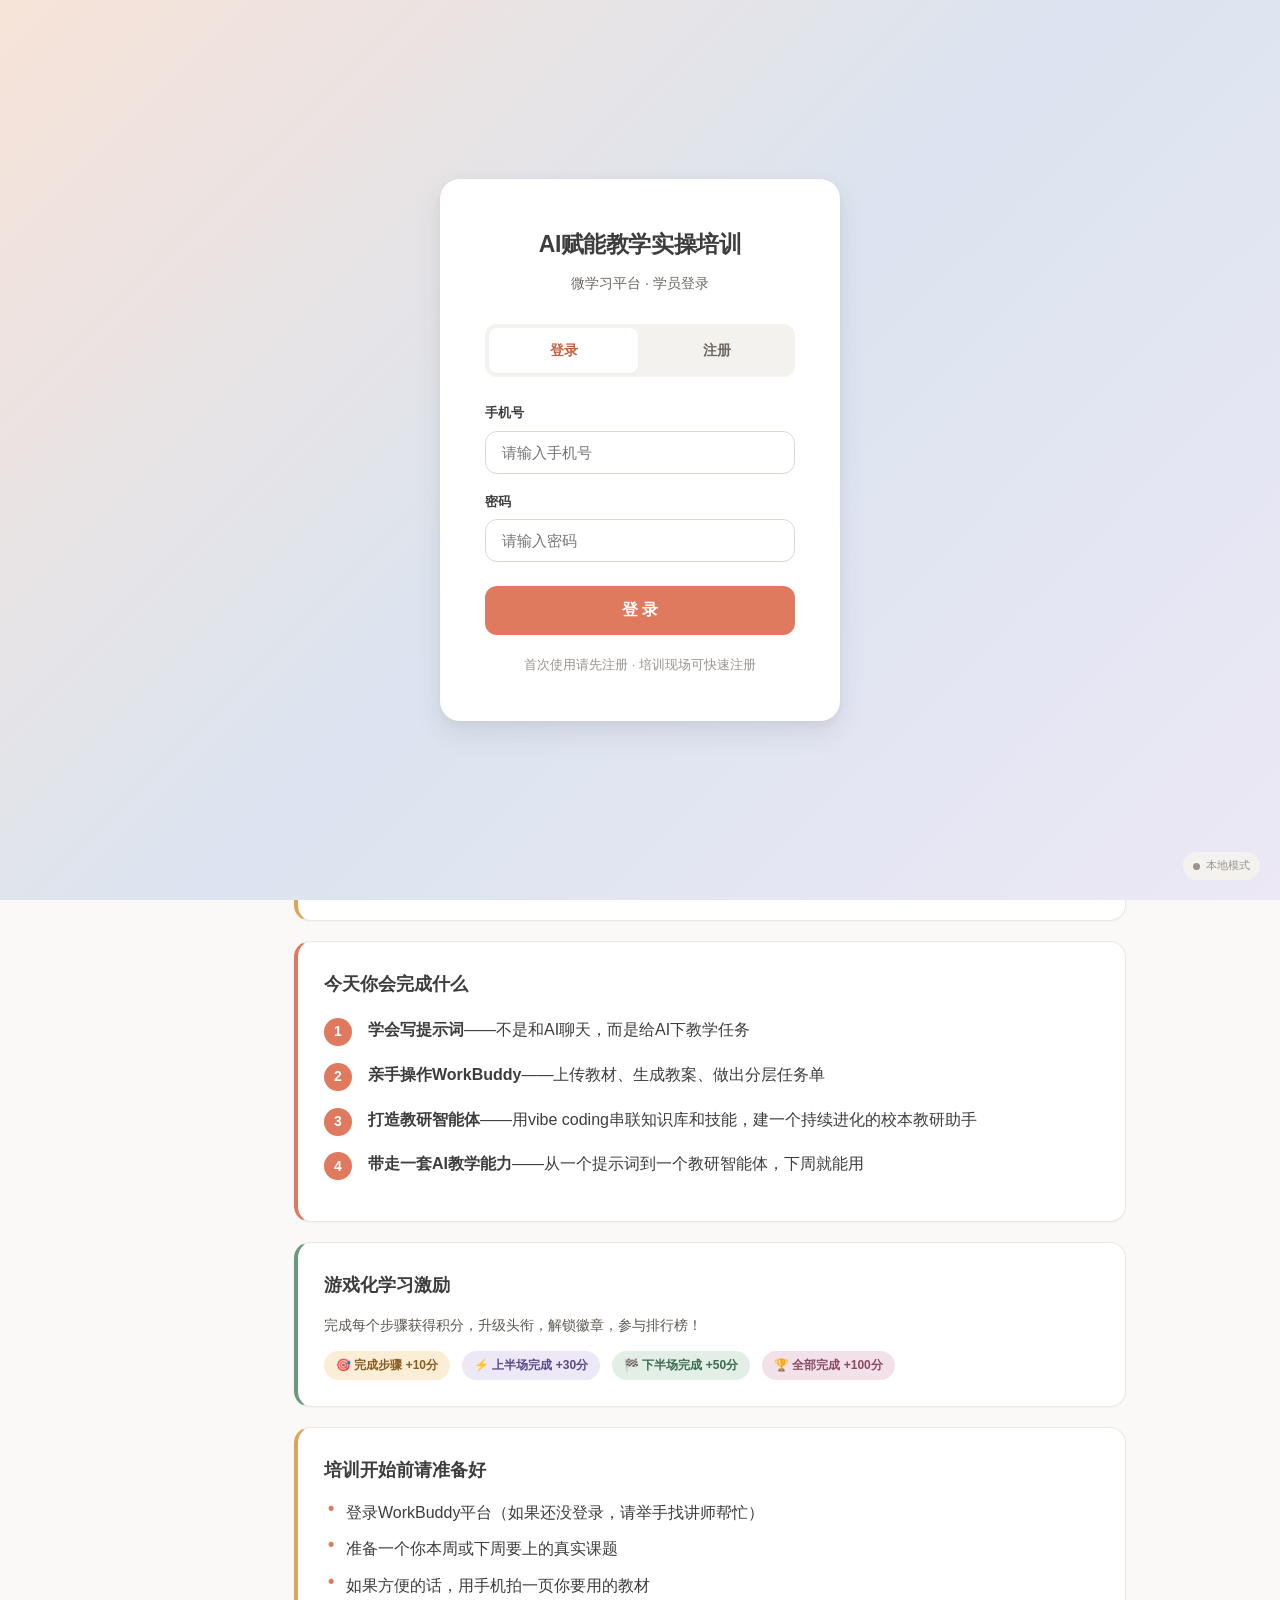
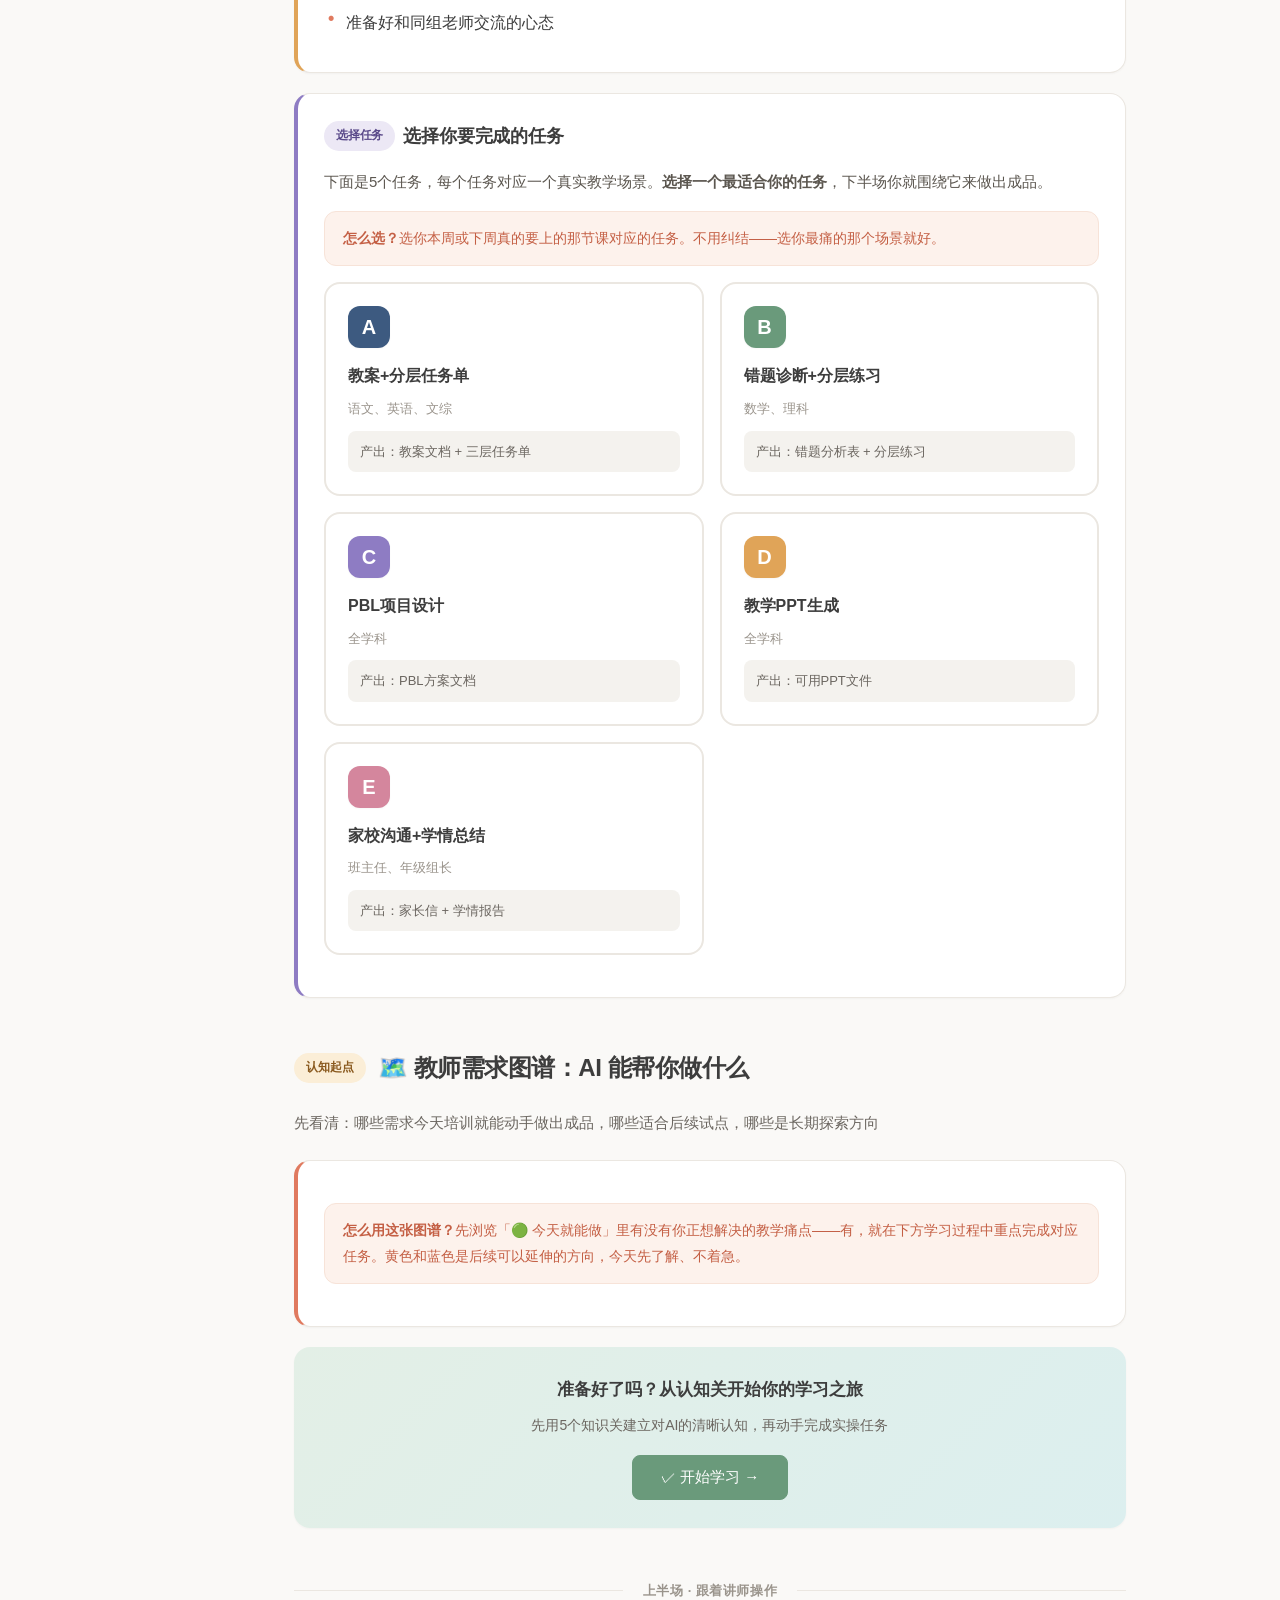
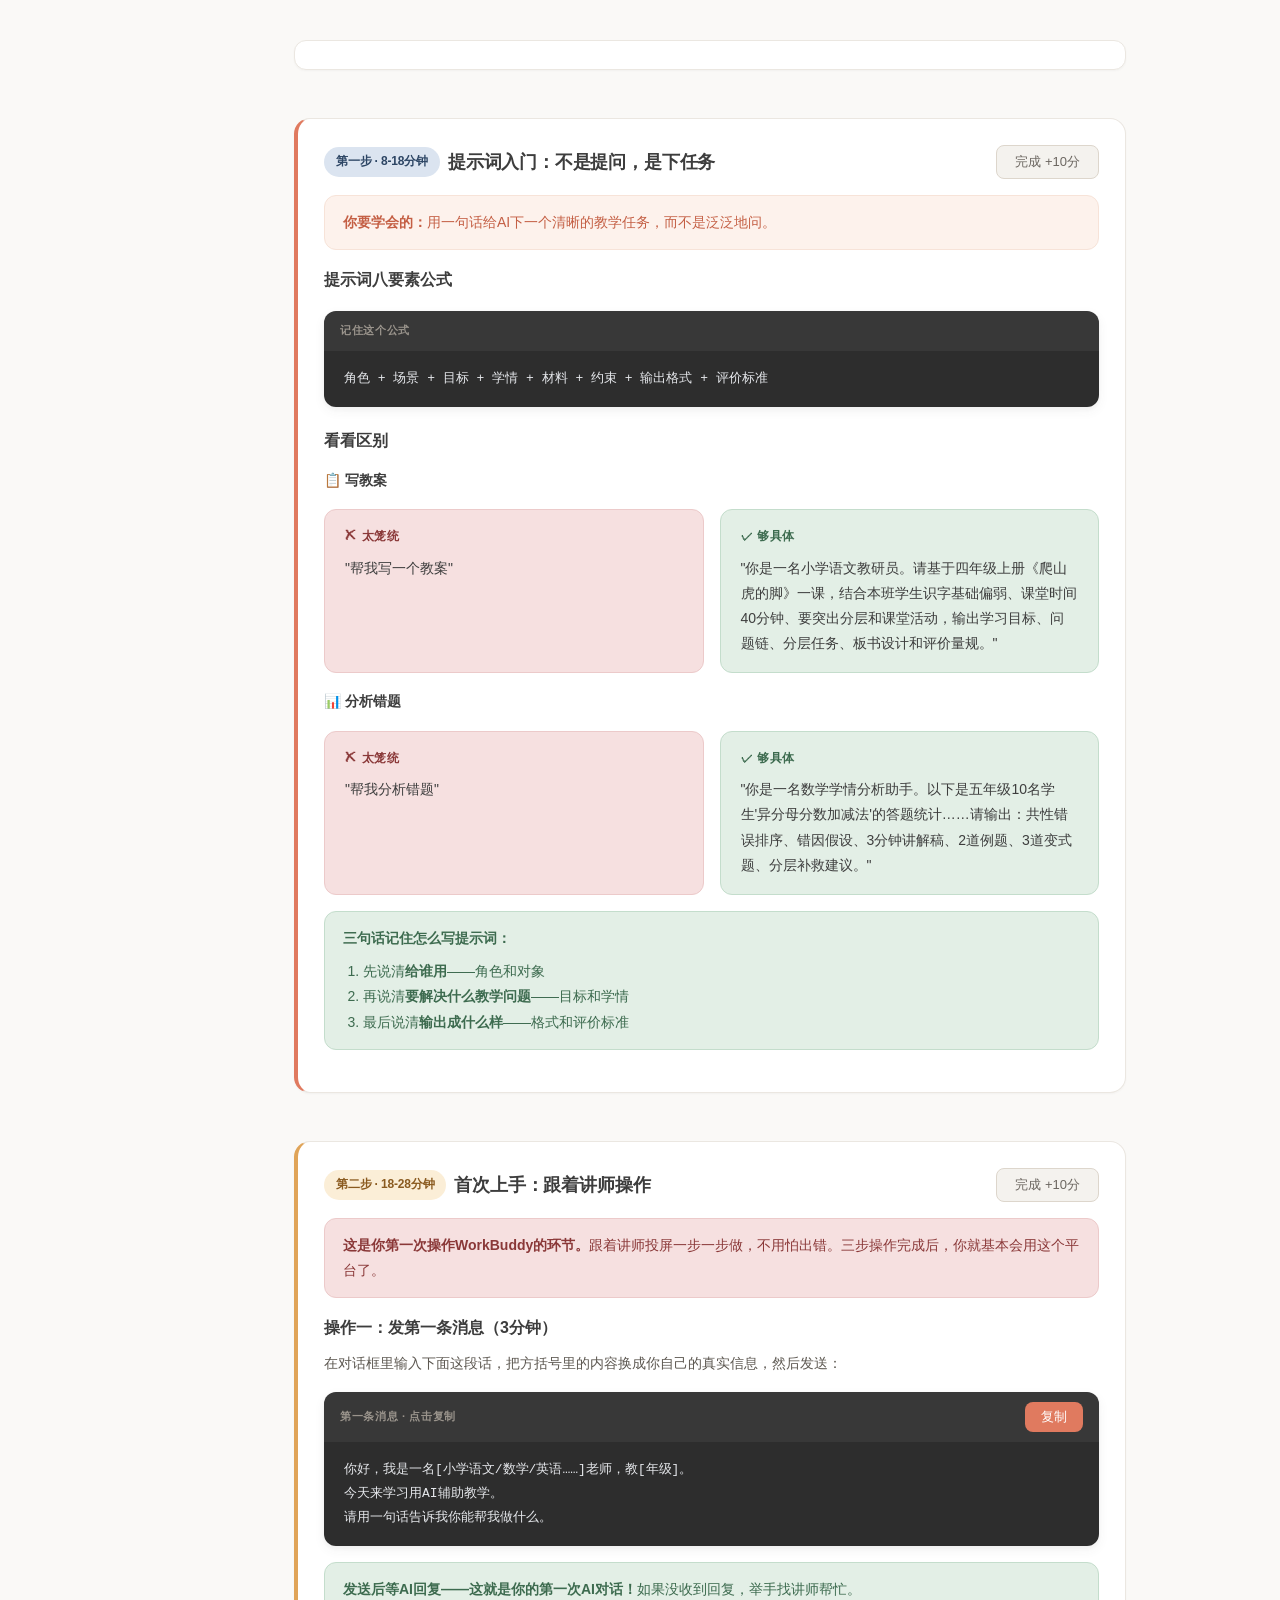
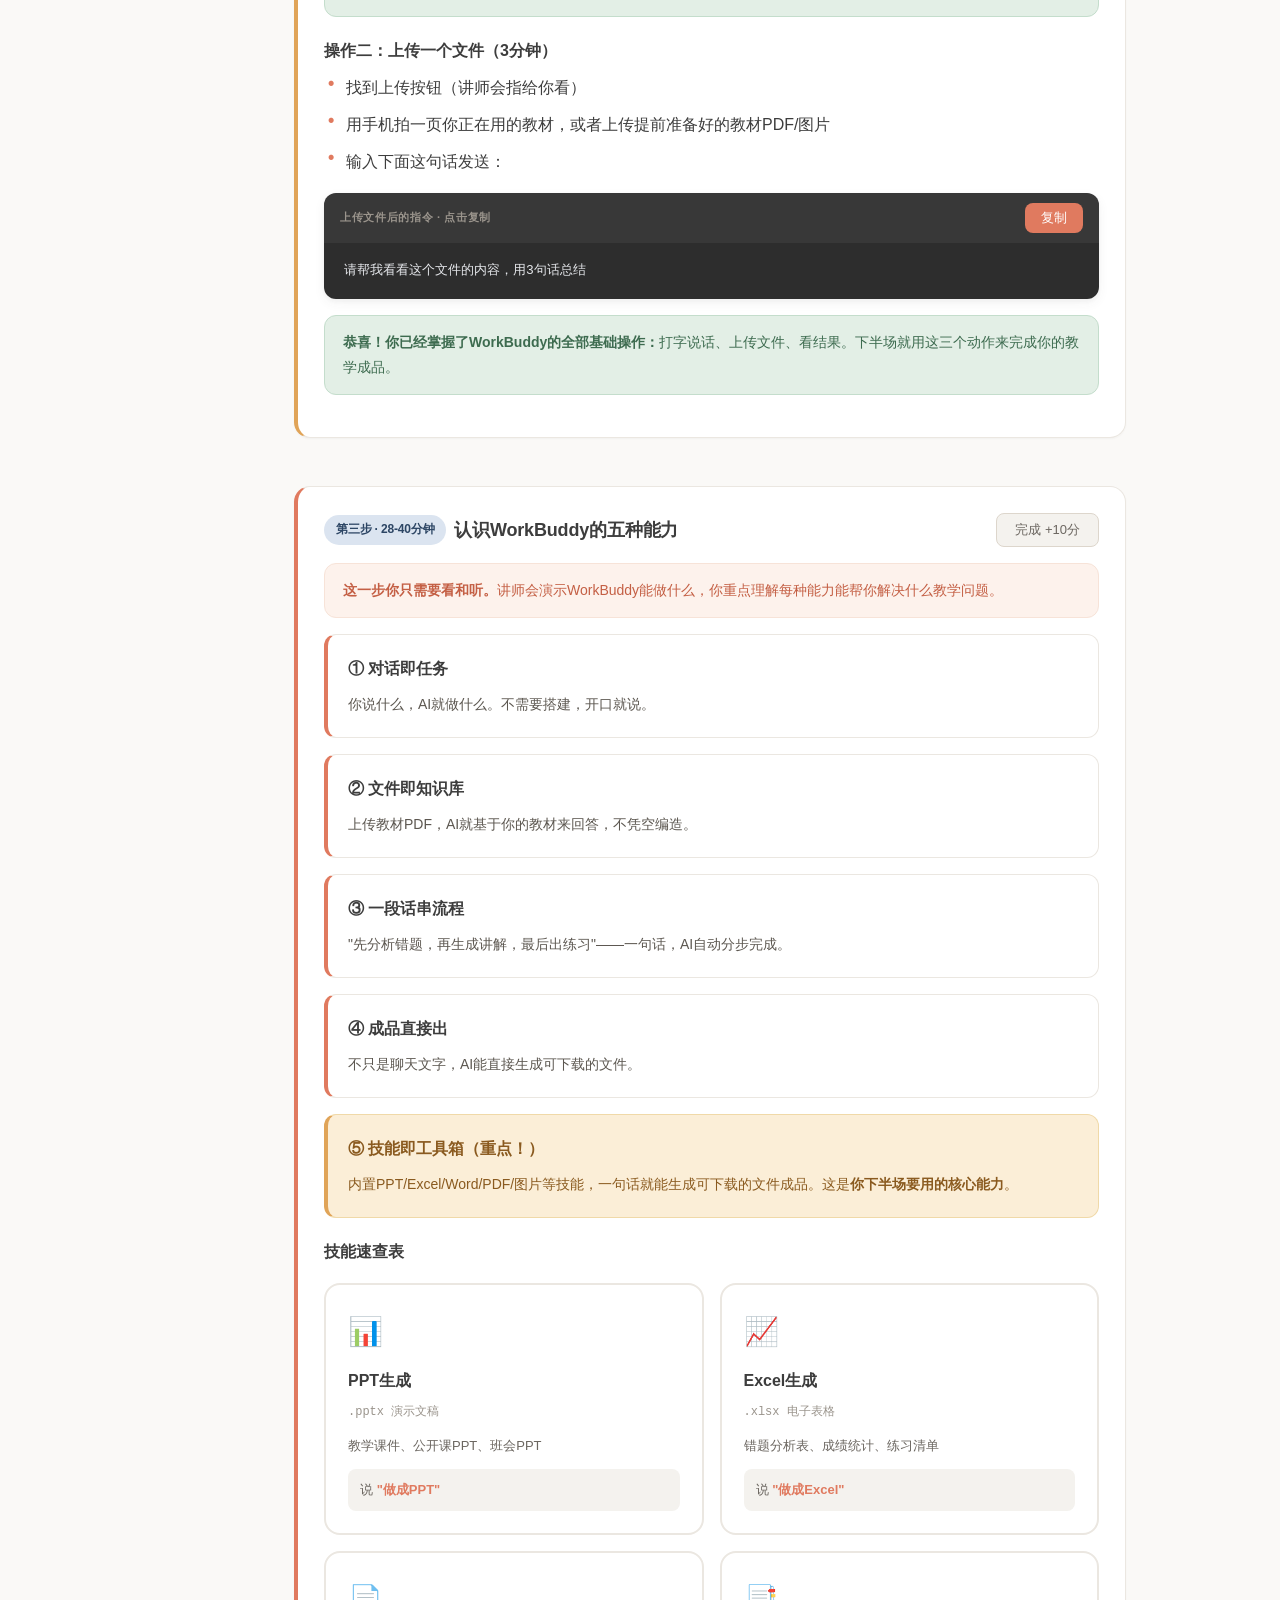
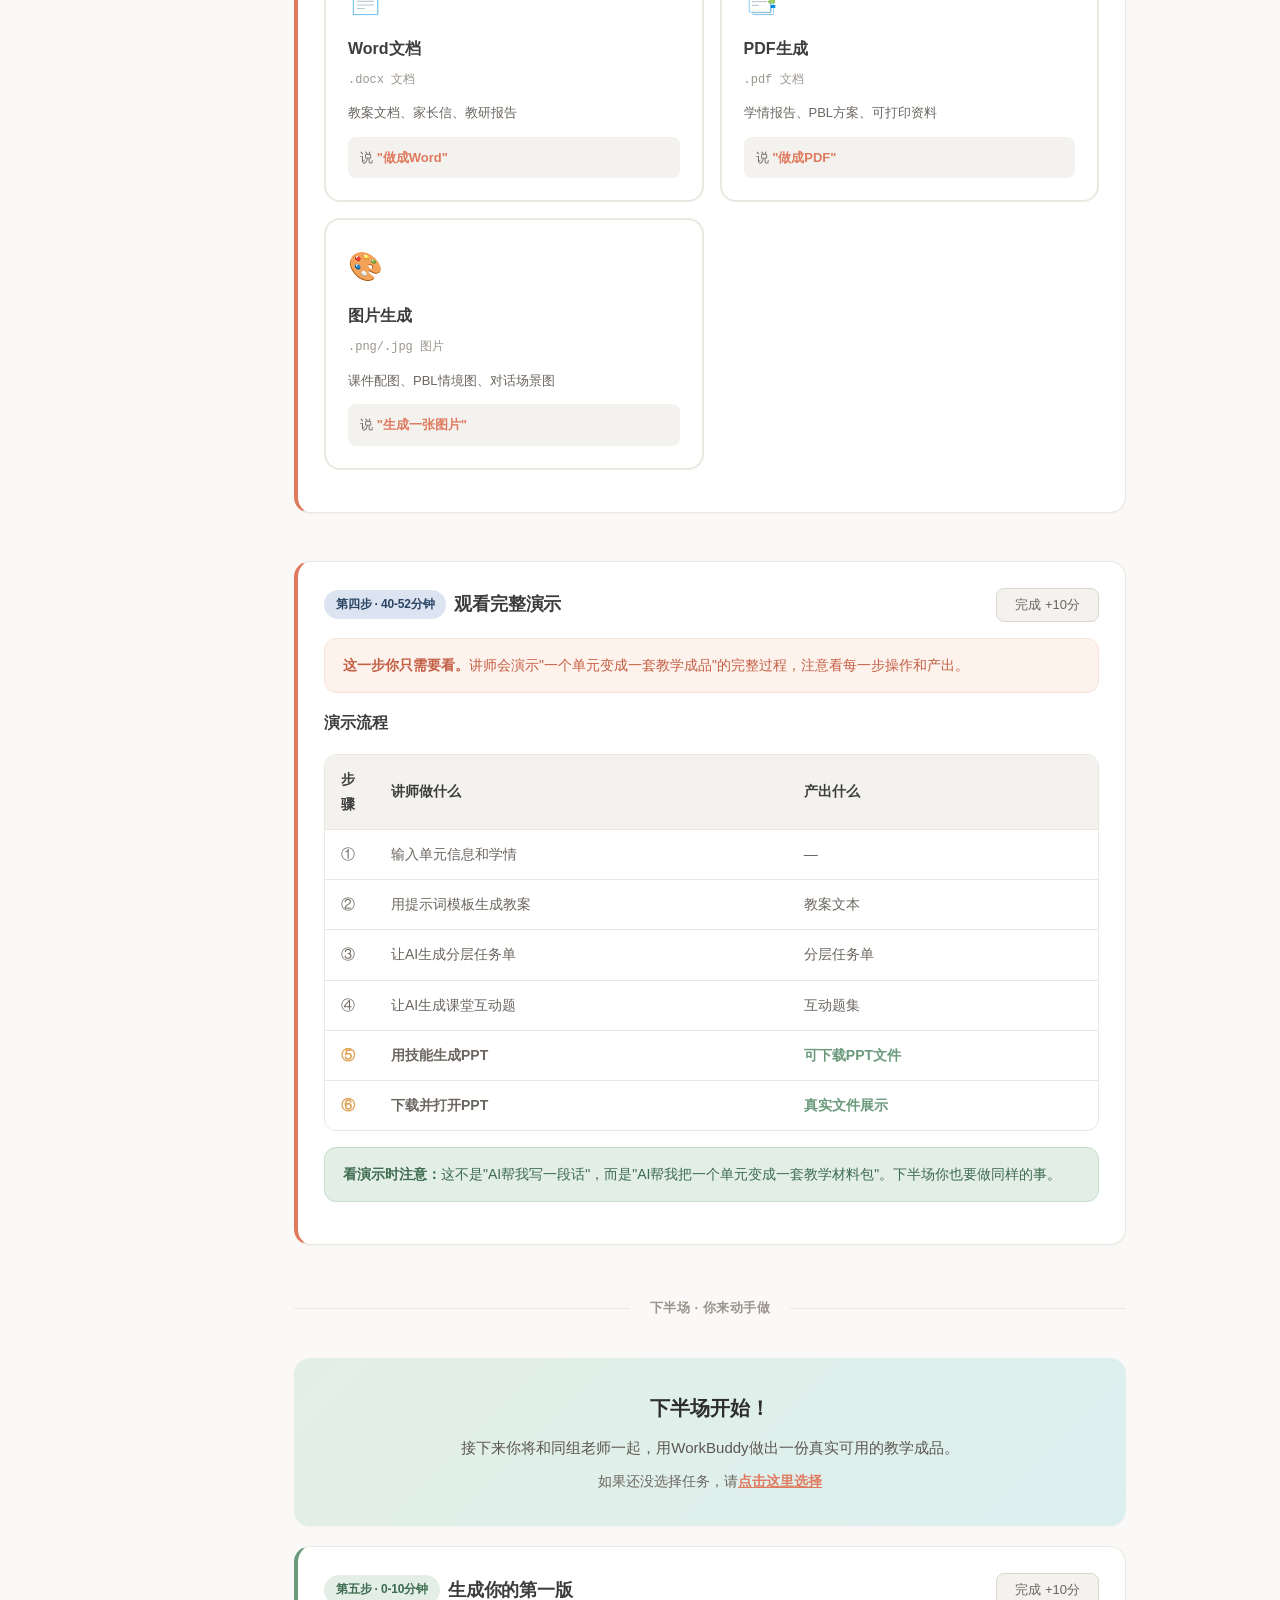
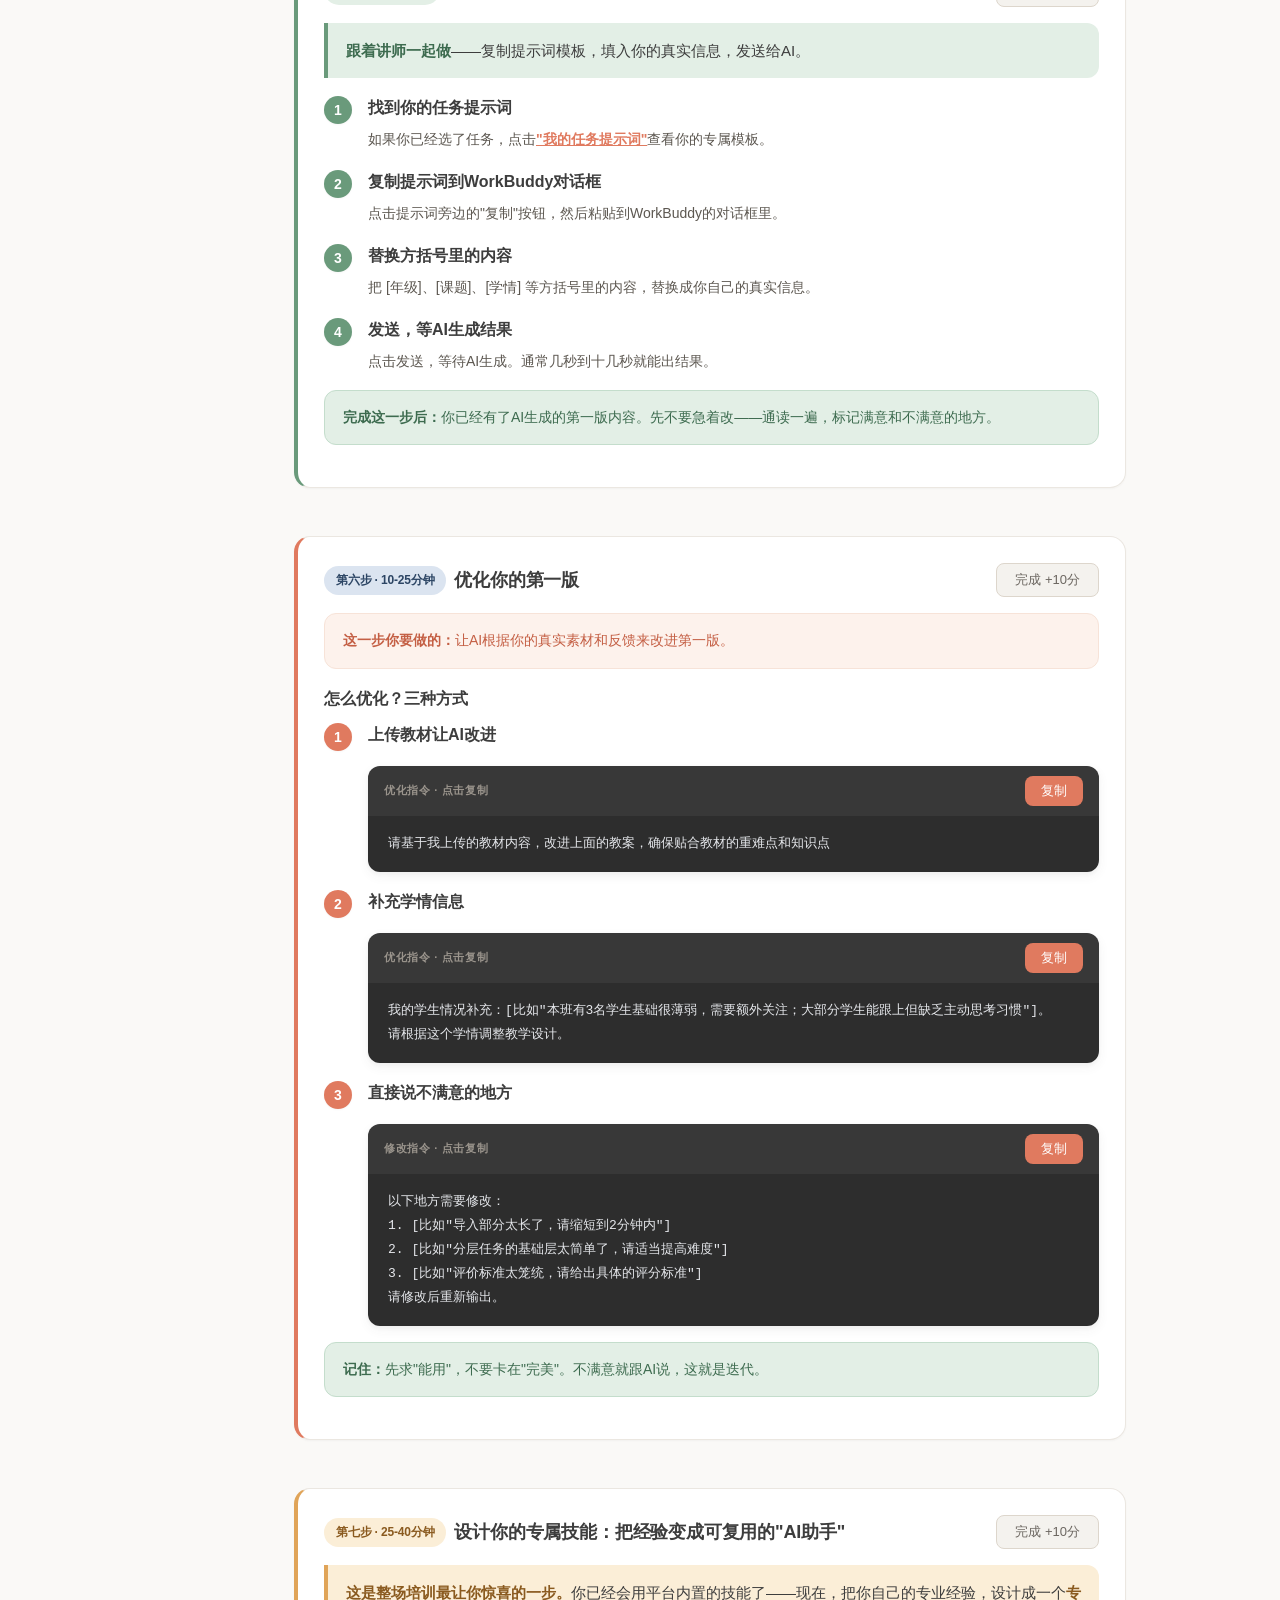
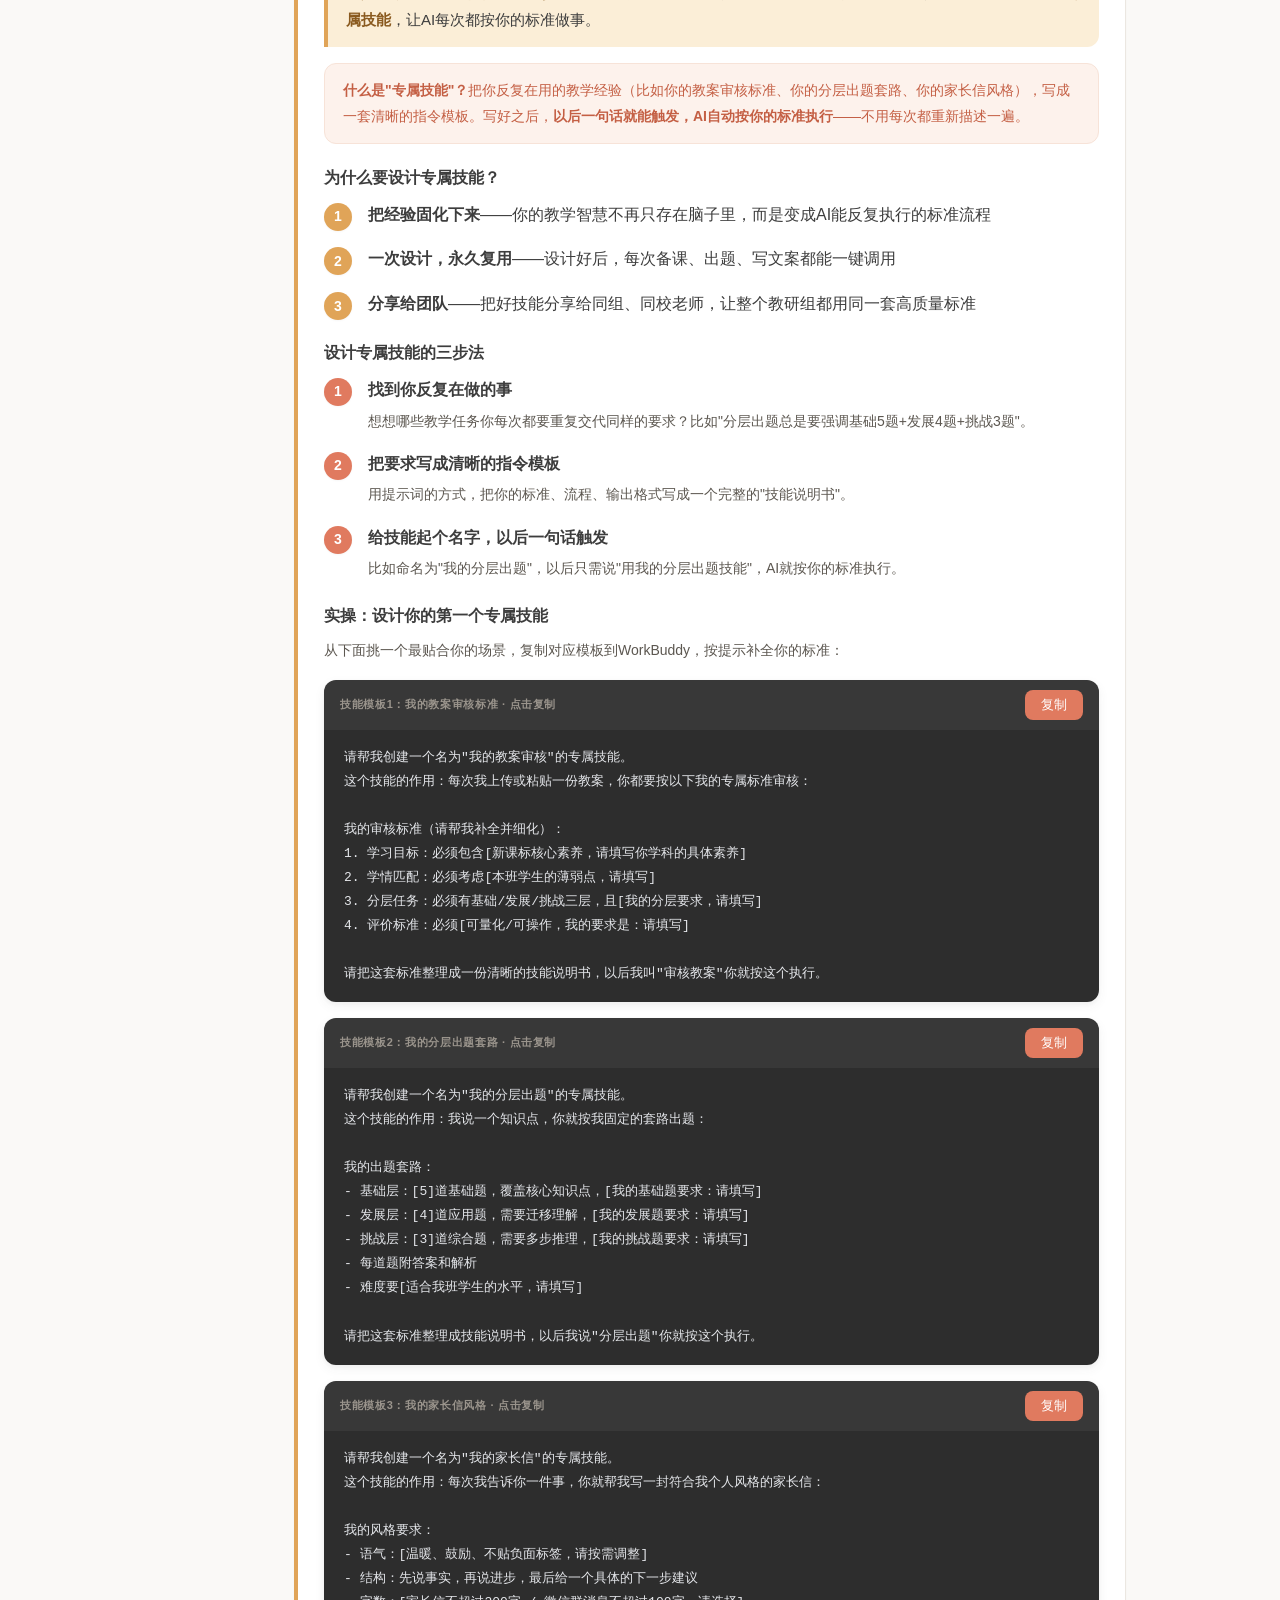
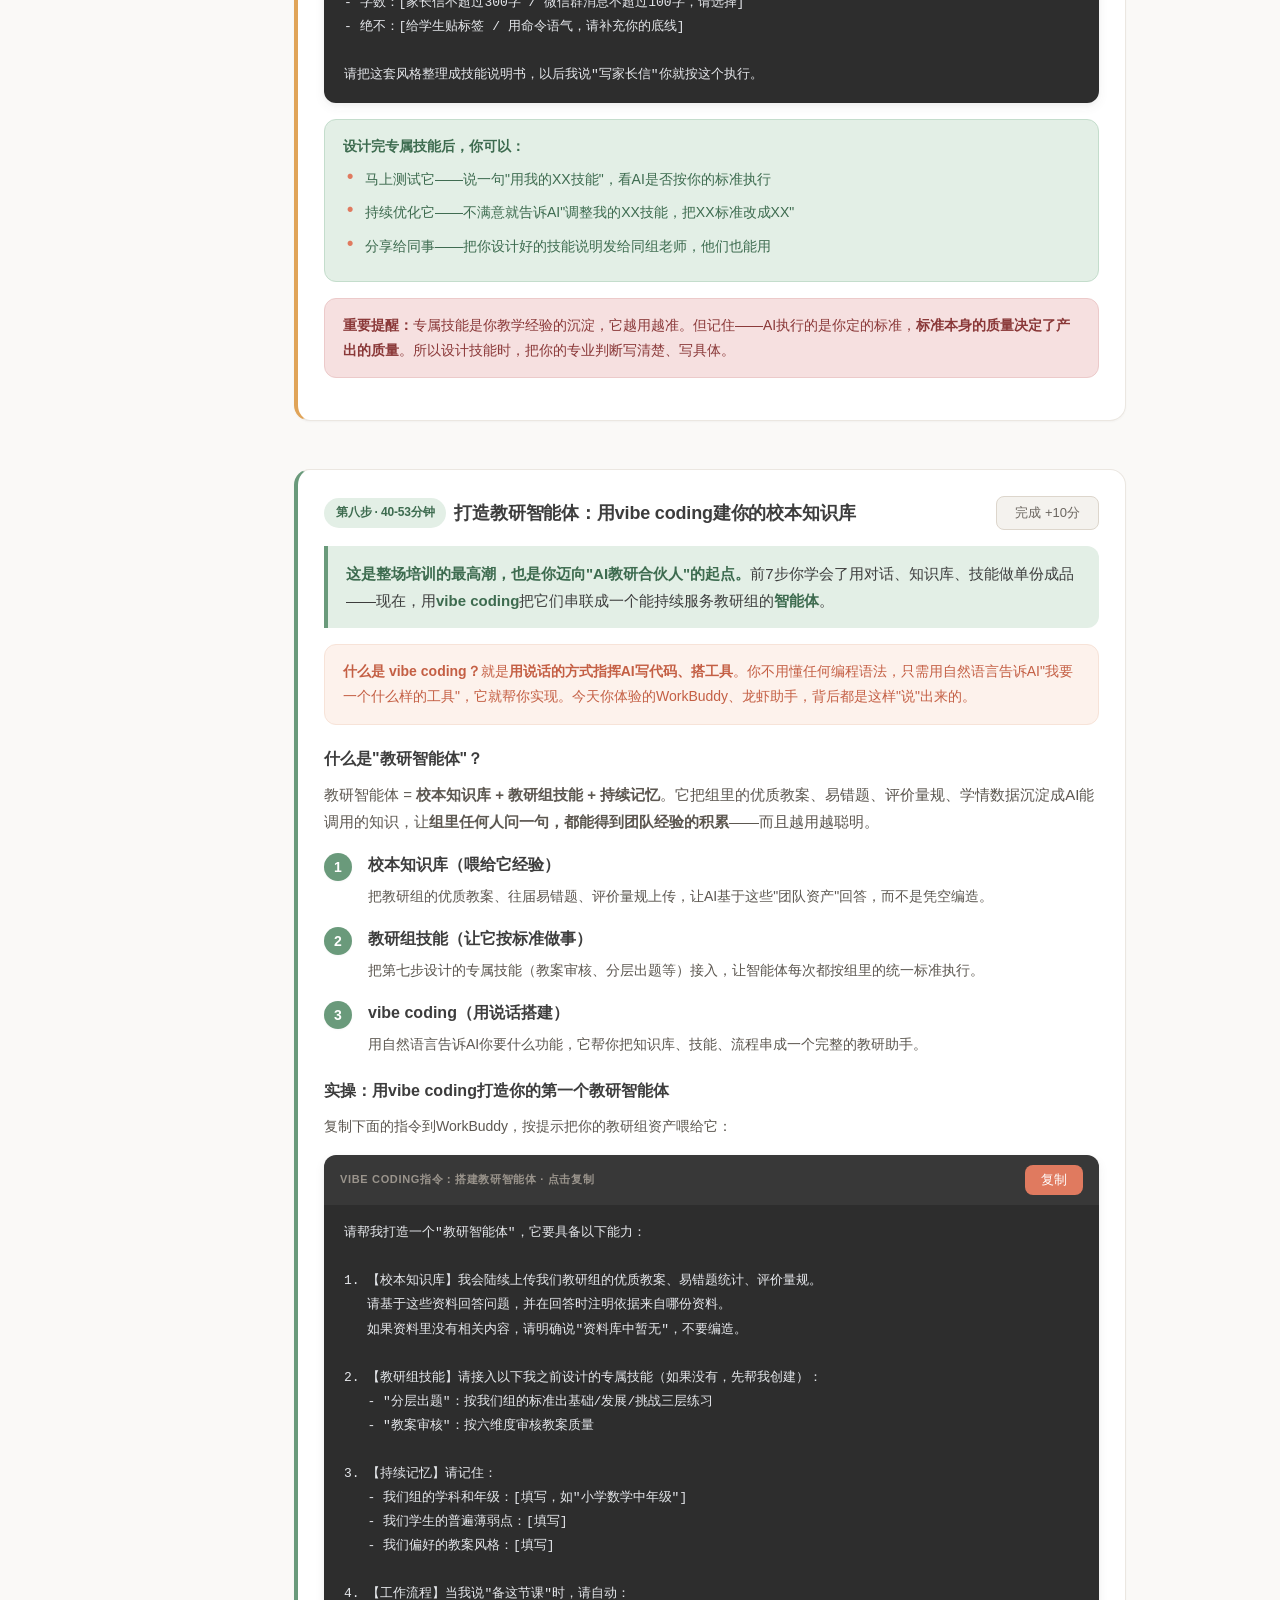
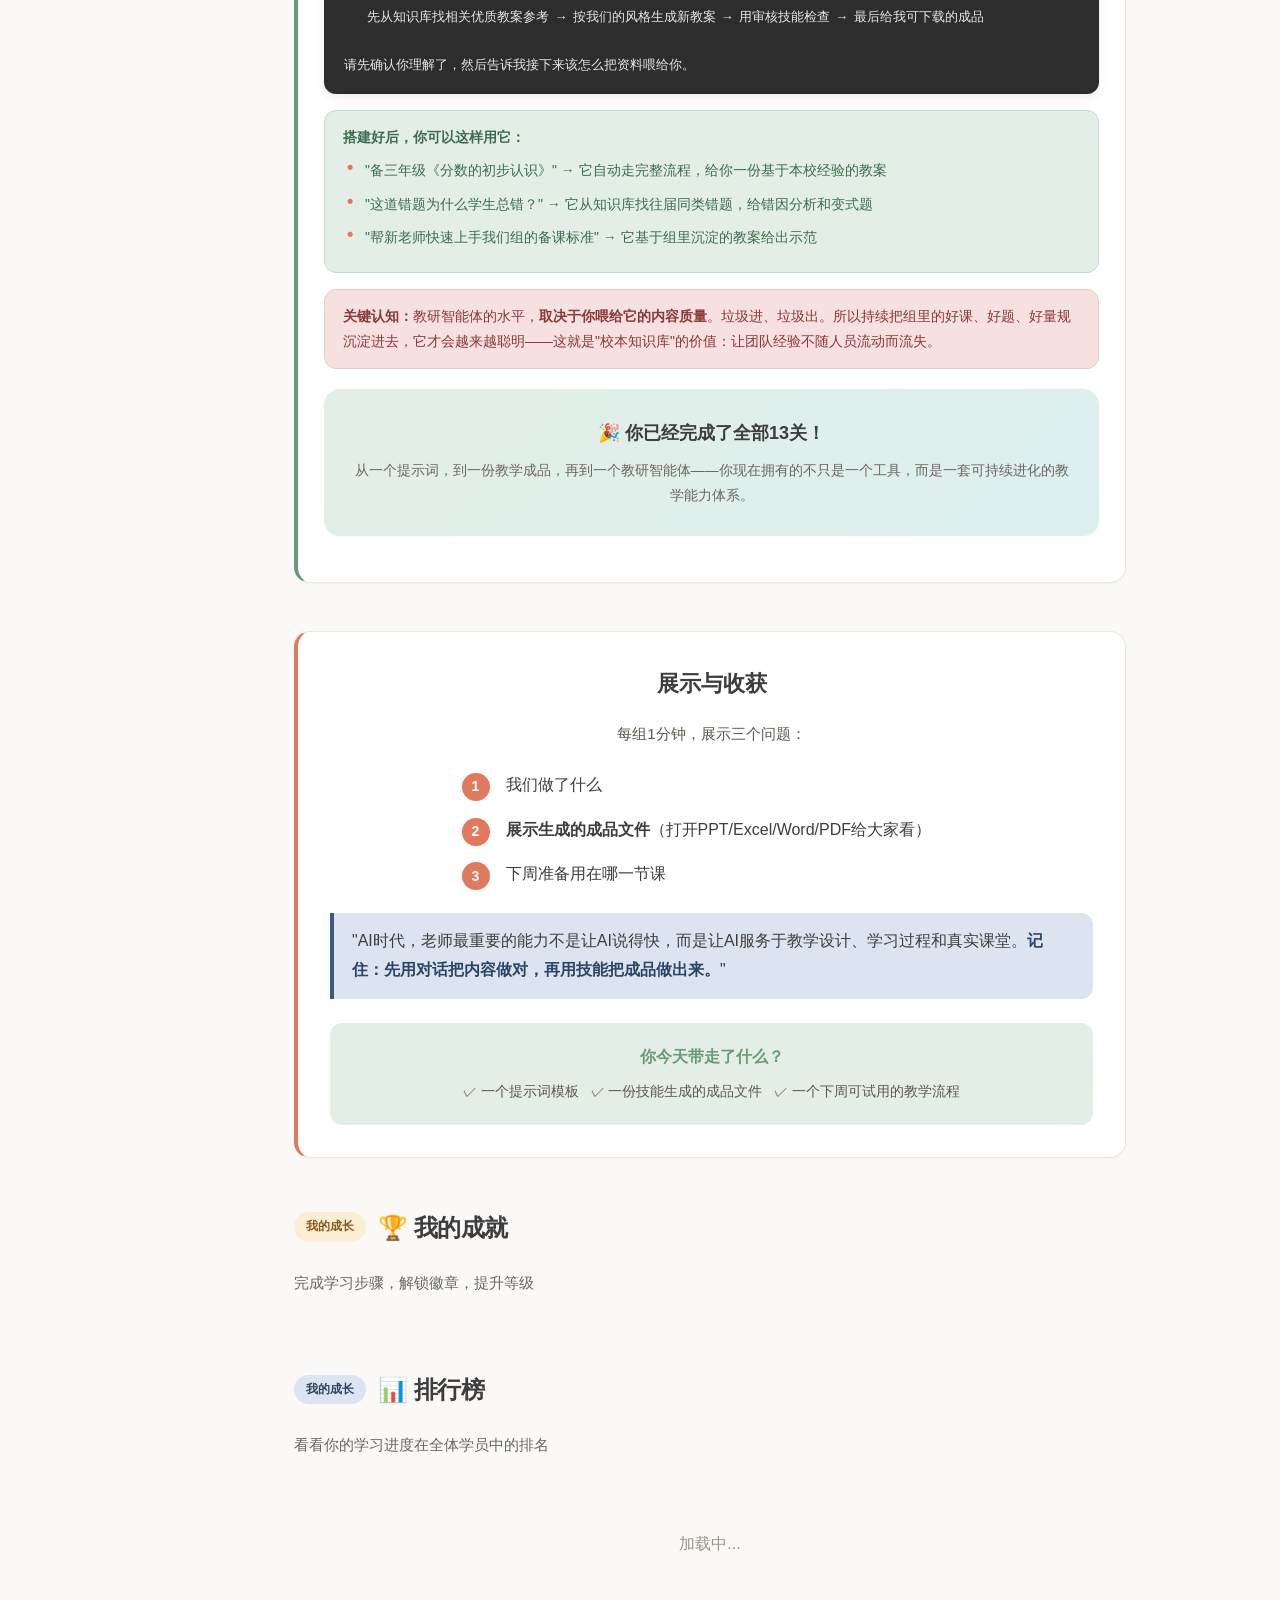
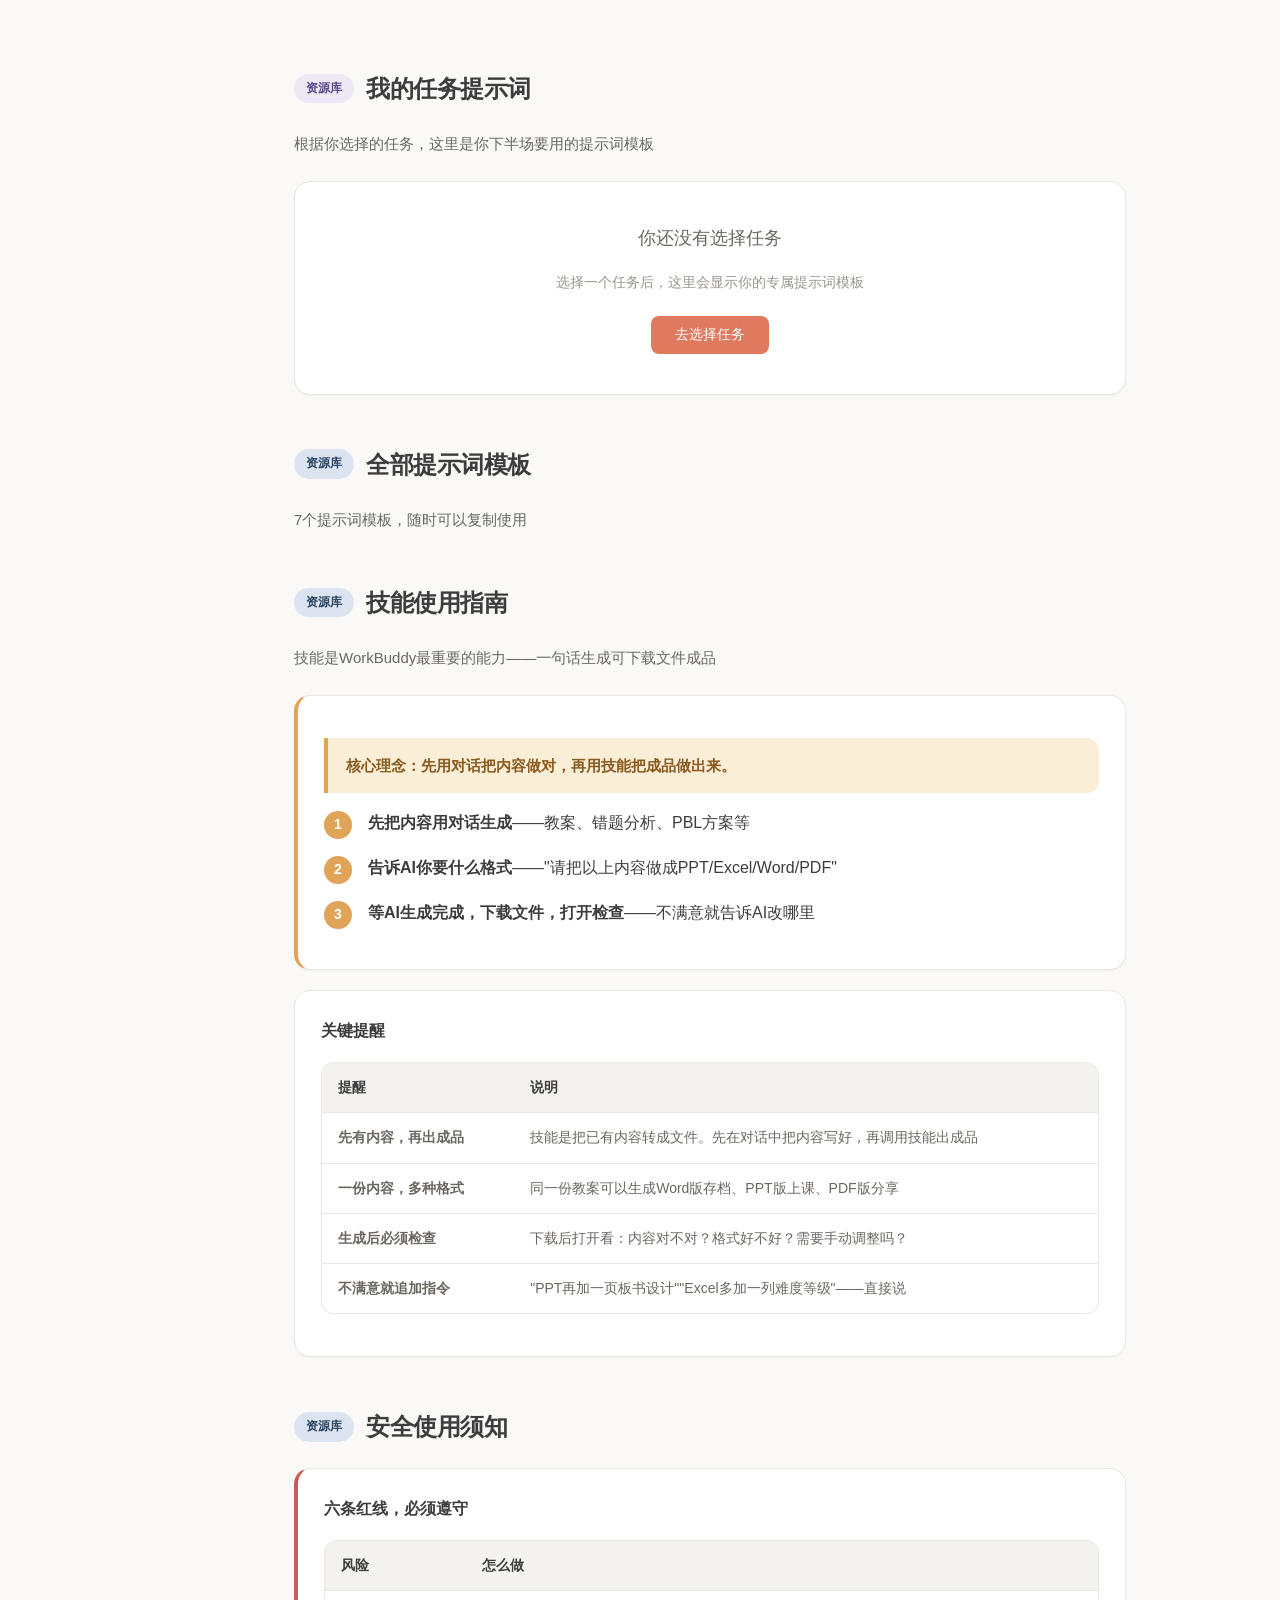
==== student.html @ 01b38e79 "AI赋能教学实操培训平台 v2 核心特性： - 学员端：13关渐进式学习（5知识关K1-K5 + 8实操关P1-P8）   · 知识关：提示词/智能体/技能/知识库RAG/龙虾OpenClaw助手科普" ====
<!DOCTYPE html>
<html lang="zh-CN">
<head>
<meta charset="UTF-8">
<meta name="viewport" content="width=device-width, initial-scale=1.0">
<title>AI赋能教学实操培训 · 学员微学习平台</title>
<link rel="stylesheet" href="./assets/style.css">
</head>
<body>

<!-- ===== 顶部栏 ===== -->
<div class="header">
  <button class="menu-btn" id="menuBtn" onclick="APP.toggleSidebar()" aria-label="打开导航菜单">☰</button>
  <div class="header-title"><span class="school-brand" id="schoolBrand">开封求实外国语学校</span> · <span>AI赋能教学实操培训</span></div>
  <div class="header-progress">
    <div class="progress-text" id="mapCounter">已掌握 0/13</div>
  </div>
  <div class="header-right">
    <div class="mode-indicator mode-offline" id="modeIndicator">
      <span class="mode-dot"></span><span>检测中...</span>
    </div>
    <div class="header-badge" id="taskBadge">未选择任务</div>
    <div class="user-chip" id="userChip"></div>
  </div>
</div>

<!-- ===== 侧边栏 ===== -->
<div class="sidebar">
  <div class="nav-section-title">培训总览</div>
  <div class="nav-item" data-target="welcome" onclick="goSection('welcome')">
    <div class="nav-check"></div><span>欢迎与指引</span>
  </div>
  <div class="nav-item" data-target="demandatlas" onclick="goSection('demandatlas')">
    <div class="nav-check"></div><span>🗺️ 教师需求图谱</span>
  </div>

  <div class="nav-section-title">认知关 建立概念</div>
  <div class="nav-item" data-level="K1" onclick="APP.goToLevel('K1')">
    <div class="nav-check"></div><span>K1 什么是提示词</span>
  </div>
  <div class="nav-item" data-level="K2" onclick="APP.goToLevel('K2')">
    <div class="nav-check"></div><span>K2 什么是智能体</span>
  </div>
  <div class="nav-item" data-level="K3" onclick="APP.goToLevel('K3')">
    <div class="nav-check"></div><span>K3 什么是Skills技能</span>
  </div>
  <div class="nav-item" data-level="K4" onclick="APP.goToLevel('K4')">
    <div class="nav-check"></div><span>K4 什么是知识库RAG</span>
  </div>
  <div class="nav-item" data-level="K5" onclick="APP.goToLevel('K5')">
    <div class="nav-check"></div><span>K5 什么是龙虾助手</span>
  </div>

  <div class="nav-section-title">实操关 动手做</div>
  <div class="nav-item" data-step="1" data-level="P1" onclick="APP.goToLevel('P1')">
    <div class="nav-check"></div><span>P1 提示词入门</span><span class="nav-time">8-18</span>
  </div>
  <div class="nav-item" data-step="2" data-level="P2" onclick="APP.goToLevel('P2')">
    <div class="nav-check"></div><span>P2 首次上手</span><span class="nav-time">18-28</span>
  </div>
  <div class="nav-item" data-step="3" data-level="P3" onclick="APP.goToLevel('P3')">
    <div class="nav-check"></div><span>P3 认识能力</span><span class="nav-time">28-40</span>
  </div>
  <div class="nav-item" data-step="4" data-level="P4" onclick="APP.goToLevel('P4')">
    <div class="nav-check"></div><span>P4 观看演示</span><span class="nav-time">40-52</span>
  </div>
  <div class="nav-item" data-target="choose" onclick="goSection('choose')">
    <div class="nav-check"></div><span>选择你的任务</span><span class="nav-time">52-60</span>
  </div>
  <div class="nav-item" data-step="5" data-level="P5" onclick="APP.goToLevel('P5')">
    <div class="nav-check"></div><span>P5 生成第一版</span><span class="nav-time">0-10</span>
  </div>
  <div class="nav-item" data-step="6" data-level="P6" onclick="APP.goToLevel('P6')">
    <div class="nav-check"></div><span>P6 优化迭代</span><span class="nav-time">10-25</span>
  </div>
  <div class="nav-item" data-step="7" data-level="P7" onclick="APP.goToLevel('P7')">
    <div class="nav-check"></div><span>P7 设计专属技能</span><span class="nav-time">25-40</span>
  </div>
  <div class="nav-item" data-step="8" data-level="P8" onclick="APP.goToLevel('P8')">
    <div class="nav-check"></div><span>P8 打造教研智能体</span><span class="nav-time">40-53</span>
  </div>
  <div class="nav-item" data-target="showcase" onclick="goSection('showcase')">
    <div class="nav-check"></div><span>展示与收获</span><span class="nav-time">53-60</span>
  </div>

  <div class="nav-section-title">我的成长</div>
  <div class="nav-item" data-target="achievements" onclick="goSection('achievements')">
    <div class="nav-check"></div><span>🏆 我的成就</span>
  </div>
  <div class="nav-item" data-target="leaderboard" onclick="goSection('leaderboard')">
    <div class="nav-check"></div><span>📊 排行榜</span>
  </div>

  <div class="nav-section-title">资源库</div>
  <div class="nav-item" data-target="mytask" onclick="goSection('mytask')">
    <div class="nav-check"></div><span>我的任务提示词</span>
  </div>
  <div class="nav-item" data-target="alltemplates" onclick="goSection('alltemplates')">
    <div class="nav-check"></div><span>全部提示词模板</span>
  </div>
  <div class="nav-item" data-target="skillguide" onclick="goSection('skillguide')">
    <div class="nav-check"></div><span>技能使用指南</span>
  </div>
  <div class="nav-item" data-target="safety" onclick="goSection('safety')">
    <div class="nav-check"></div><span>安全使用须知</span>
  </div>
  <div class="nav-item" data-target="learnhub" onclick="goSection('learnhub')">
    <div class="nav-check"></div><span>🌱 拓展学习</span>
  </div>
  <div class="nav-item" data-target="toolhub" onclick="goSection('toolhub')">
    <div class="nav-check"></div><span>🔧 工具资源库</span>
  </div>
</div>
<div class="sidebar-overlay" id="sidebarOverlay" onclick="APP.closeSidebar()"></div>

<!-- ===== 主内容区 ===== -->
<div class="main">

<!-- 欢迎 -->
<div class="section" id="welcome">
  <div class="welcome-intro" id="welcomeIntro">
    <h1 class="section-title">欢迎来到AI赋能教学实操培训</h1>
    <p class="section-subtitle">两小时，你将亲手用AI做出一份能下周就能用的教学成品</p>

    <div class="card card-highlight">
      <h3 style="font-size:18px;font-weight:700;margin-bottom:16px;">今天你会完成什么</h3>
      <div class="step-list">
        <li><strong>学会写提示词</strong>——不是和AI聊天，而是给AI下教学任务</li>
        <li><strong>亲手操作WorkBuddy</strong>——上传教材、生成教案、做出分层任务单</li>
        <li><strong>打造教研智能体</strong>——用vibe coding串联知识库和技能，建一个持续进化的校本教研助手</li>
        <li><strong>带走一份教学成品</strong>——下周课堂就能用</li>
      </div>
    </div>

    <div class="card card-success">
      <h3 style="font-size:18px;font-weight:700;margin-bottom:12px;">游戏化学习激励</h3>
      <p style="font-size:14px;color:var(--gray-600);margin-bottom:12px;">完成每个步骤获得积分，升级头衔，解锁徽章，参与排行榜！</p>
      <div style="display:flex;gap:12px;flex-wrap:wrap;">
        <span class="section-badge badge-orange">🎯 完成步骤 +10分</span>
        <span class="section-badge badge-purple">⚡ 上半场完成 +30分</span>
        <span class="section-badge badge-green">🏁 下半场完成 +50分</span>
        <span class="section-badge badge-pink">🏆 全部完成 +100分</span>
      </div>
    </div>

    <div class="card card-accent">
      <h3 style="font-size:18px;font-weight:700;margin-bottom:12px;">培训开始前请准备好</h3>
      <div class="bullet-list">
        <li>登录WorkBuddy平台（如果还没登录，请举手找讲师帮忙）</li>
        <li>准备一个你本周或下周要上的真实课题</li>
        <li>如果方便的话，用手机拍一页你要用的教材</li>
        <li>准备好和同组老师交流的心态</li>
      </div>
    </div>
  </div>

  <div class="my-task-banner" id="myTaskBanner">
    <h3 id="bannerTitle">我的任务</h3>
    <p id="bannerDesc"></p>
    <a href="javascript:goSection('mytask')" class="task-link">查看我的任务提示词 →</a>
  </div>

  <div class="card card-highlight">
    <h3 style="font-size:18px;font-weight:700;margin-bottom:16px;">今天你会完成什么</h3>
    <div class="step-list">
      <li><strong>学会写提示词</strong>——不是和AI聊天，而是给AI下教学任务</li>
      <li><strong>亲手操作WorkBuddy</strong>——上传教材、生成教案、做出分层任务单</li>
      <li><strong>打造教研智能体</strong>——用vibe coding串联知识库和技能，建一个持续进化的校本教研助手</li>
      <li><strong>带走一套AI教学能力</strong>——从一个提示词到一个教研智能体，下周就能用</li>
    </div>
  </div>

  <div class="card card-success">
    <h3 style="font-size:18px;font-weight:700;margin-bottom:12px;">游戏化学习激励</h3>
    <p style="font-size:14px;color:var(--gray-600);margin-bottom:12px;">完成每个步骤获得积分，升级头衔，解锁徽章，参与排行榜！</p>
    <div style="display:flex;gap:12px;flex-wrap:wrap;">
      <span class="section-badge badge-orange">🎯 完成步骤 +10分</span>
      <span class="section-badge badge-purple">⚡ 上半场完成 +30分</span>
      <span class="section-badge badge-green">🏁 下半场完成 +50分</span>
      <span class="section-badge badge-pink">🏆 全部完成 +100分</span>
    </div>
  </div>

  <div class="card card-accent">
    <h3 style="font-size:18px;font-weight:700;margin-bottom:12px;">培训开始前请准备好</h3>
    <div class="bullet-list">
      <li>登录WorkBuddy平台（如果还没登录，请举手找讲师帮忙）</li>
      <li>准备一个你本周或下周要上的真实课题</li>
      <li>如果方便的话，用手机拍一页你要用的教材</li>
      <li>准备好和同组老师交流的心态</li>
    </div>
  </div>

  <!-- 任务选择 -->
  <div class="card card-purple" id="choose">
    <div class="card-header"><div class="card-title"><span class="section-badge badge-purple">选择任务</span> 选择你要完成的任务</div></div>
    <p style="font-size:15px;color:var(--gray-600);margin-bottom:16px;">下面是5个任务，每个任务对应一个真实教学场景。<strong>选择一个最适合你的任务</strong>，下半场你就围绕它来做出成品。</p>
    <div class="info-box"><strong>怎么选？</strong>选你本周或下周真的要上的那节课对应的任务。不用纠结——选你最痛的那个场景就好。</div>
    <div class="task-select-grid">
      <div class="task-select-card" onclick="APP.selectTask('A', this)">
        <div class="task-card-top"><div class="task-badge bg-blue">A</div><div class="task-card-name">教案+分层任务单</div><div class="task-card-subjects">语文、英语、文综</div><div class="task-card-goal">产出：教案文档 + 三层任务单</div></div>
      </div>
      <div class="task-select-card" onclick="APP.selectTask('B', this)">
        <div class="task-card-top"><div class="task-badge bg-green">B</div><div class="task-card-name">错题诊断+分层练习</div><div class="task-card-subjects">数学、理科</div><div class="task-card-goal">产出：错题分析表 + 分层练习</div></div>
      </div>
      <div class="task-select-card" onclick="APP.selectTask('C', this)">
        <div class="task-card-top"><div class="task-badge bg-purple">C</div><div class="task-card-name">PBL项目设计</div><div class="task-card-subjects">全学科</div><div class="task-card-goal">产出：PBL方案文档</div></div>
      </div>
      <div class="task-select-card" onclick="APP.selectTask('D', this)">
        <div class="task-card-top"><div class="task-badge bg-orange">D</div><div class="task-card-name">教学PPT生成</div><div class="task-card-subjects">全学科</div><div class="task-card-goal">产出：可用PPT文件</div></div>
      </div>
      <div class="task-select-card" onclick="APP.selectTask('E', this)">
        <div class="task-card-top"><div class="task-badge bg-pink">E</div><div class="task-card-name">家校沟通+学情总结</div><div class="task-card-subjects">班主任、年级组长</div><div class="task-card-goal">产出：家长信 + 学情报告</div></div>
      </div>
    </div>
    <div class="tip-box" id="selectTip" style="display:none;">
      <strong>已选择任务 <span id="selectedTaskName"></span>！</strong> 点击下方"我的任务提示词"查看你的专属提示词。
      <button class="copy-btn" style="margin-left:12px;" onclick="goSection('mytask')">前往我的任务</button>
    </div>
  </div>
</div>

<!-- ===== 教师需求图谱（培训认知起点） ===== -->
<div class="section" id="demandatlas">
  <div class="section-header">
    <div class="section-badge badge-orange">认知起点</div>
    <h2 class="section-title">🗺️ 教师需求图谱：AI 能帮你做什么</h2>
  </div>
  <p class="section-subtitle">先看清：哪些需求今天培训就能动手做出成品，哪些适合后续试点，哪些是长期探索方向</p>
  <div class="card card-highlight">
    <div class="info-box"><strong>怎么用这张图谱？</strong>先浏览「🟢 今天就能做」里有没有你正想解决的教学痛点——有，就在下方学习过程中重点完成对应任务。黄色和蓝色是后续可以延伸的方向，今天先了解、不着急。</div>
  </div>
  <div id="demandAtlasContainer"></div>
  <div class="card" style="text-align:center;background:var(--gradient-celebrate);border:none;padding:28px;margin-top:20px;">
    <p style="font-size:17px;font-weight:700;color:var(--ink);margin-bottom:8px;">准备好了吗？从认知关开始你的学习之旅</p>
    <p style="font-size:14px;color:var(--ink-soft);margin-bottom:16px;">先用5个知识关建立对AI的清晰认知，再动手完成实操任务</p>
    <button class="complete-btn done" style="padding:12px 28px;font-size:15px;" onclick="goSection('activitySection')">开始学习 →</button>
  </div>
</div>

<!-- 上半场 -->
<div class="phase-divider"><span>上半场 · 跟着讲师操作</span></div>

<!-- 单步聚焦活动视图（默认主入口，覆盖下方8个act section） -->
<div class="section" id="activitySection">
  <div class="activity-stepmap-bar" id="stepMapBar">
    <div class="step-map" id="stepMap"></div>
  </div>
  <div id="activityView"></div>
</div>

<!-- Step 1 -->
<div class="section" id="act1">
  <div class="card card-highlight">
    <div class="card-header"><div class="card-title"><span class="section-badge badge-blue">第一步 · 8-18分钟</span> 提示词入门：不是提问，是下任务</div><button class="complete-btn" onclick="APP.toggleComplete(1)">完成 +10分</button></div>
    <div class="info-box"><strong>你要学会的：</strong>用一句话给AI下一个清晰的教学任务，而不是泛泛地问。</div>
    <h4 style="font-weight:700;margin:16px 0 12px;">提示词八要素公式</h4>
    <div class="prompt-block"><div class="prompt-header"><span class="prompt-label">记住这个公式</span></div><div class="prompt-code">角色 + 场景 + 目标 + 学情 + 材料 + 约束 + 输出格式 + 评价标准</div></div>
    <h4 style="font-weight:700;margin:20px 0 12px;">看看区别</h4>
    <div style="margin-bottom:16px;">
      <p style="font-weight:600;font-size:14px;margin-bottom:8px;">📋 写教案</p>
      <div class="compare-grid">
        <div class="compare-card compare-bad"><div class="compare-label">✗ 太笼统</div><div class="compare-text">"帮我写一个教案"</div></div>
        <div class="compare-card compare-good"><div class="compare-label">✓ 够具体</div><div class="compare-text">"你是一名小学语文教研员。请基于四年级上册《爬山虎的脚》一课，结合本班学生识字基础偏弱、课堂时间40分钟、要突出分层和课堂活动，输出学习目标、问题链、分层任务、板书设计和评价量规。"</div></div>
      </div>
    </div>
    <div style="margin-bottom:16px;">
      <p style="font-weight:600;font-size:14px;margin-bottom:8px;">📊 分析错题</p>
      <div class="compare-grid">
        <div class="compare-card compare-bad"><div class="compare-label">✗ 太笼统</div><div class="compare-text">"帮我分析错题"</div></div>
        <div class="compare-card compare-good"><div class="compare-label">✓ 够具体</div><div class="compare-text">"你是一名数学学情分析助手。以下是五年级10名学生'异分母分数加减法'的答题统计……请输出：共性错误排序、错因假设、3分钟讲解稿、2道例题、3道变式题、分层补救建议。"</div></div>
      </div>
    </div>
    <div class="tip-box"><strong>三句话记住怎么写提示词：</strong><ol style="margin:8px 0 0 20px;"><li>先说清<strong>给谁用</strong>——角色和对象</li><li>再说清<strong>要解决什么教学问题</strong>——目标和学情</li><li>最后说清<strong>输出成什么样</strong>——格式和评价标准</li></ol></div>
  </div>
  <div id="resources_act1"></div>
</div>

<!-- Step 2 -->
<div class="section" id="act2">
  <div class="card card-accent">
    <div class="card-header"><div class="card-title"><span class="section-badge badge-orange">第二步 · 18-28分钟</span> 首次上手：跟着讲师操作</div><button class="complete-btn" onclick="APP.toggleComplete(2)">完成 +10分</button></div>
    <div class="warn-box"><strong>这是你第一次操作WorkBuddy的环节。</strong>跟着讲师投屏一步一步做，不用怕出错。三步操作完成后，你就基本会用这个平台了。</div>
    <h4 style="font-weight:700;margin:16px 0 8px;">操作一：发第一条消息（3分钟）</h4>
    <p style="font-size:14px;color:var(--gray-600);margin-bottom:8px;">在对话框里输入下面这段话，把方括号里的内容换成你自己的真实信息，然后发送：</p>
    <div class="prompt-block"><div class="prompt-header"><span class="prompt-label">第一条消息 · 点击复制</span><button class="copy-btn" onclick="APP.copyPrompt(this)">复制</button></div><div class="prompt-code">你好，我是一名[小学语文/数学/英语……]老师，教[年级]。
今天来学习用AI辅助教学。
请用一句话告诉我你能帮我做什么。</div></div>
    <div class="tip-box"><strong>发送后等AI回复——这就是你的第一次AI对话！</strong>如果没收到回复，举手找讲师帮忙。</div>
    <h4 style="font-weight:700;margin:20px 0 8px;">操作二：上传一个文件（3分钟）</h4>
    <div class="bullet-list"><li>找到上传按钮（讲师会指给你看）</li><li>用手机拍一页你正在用的教材，或者上传提前准备好的教材PDF/图片</li><li>输入下面这句话发送：</li></div>
    <div class="prompt-block"><div class="prompt-header"><span class="prompt-label">上传文件后的指令 · 点击复制</span><button class="copy-btn" onclick="APP.copyPrompt(this)">复制</button></div><div class="prompt-code">请帮我看看这个文件的内容，用3句话总结</div></div>
    <div class="tip-box"><strong>恭喜！你已经掌握了WorkBuddy的全部基础操作：</strong>打字说话、上传文件、看结果。下半场就用这三个动作来完成你的教学成品。</div>
  </div>
  <div id="resources_act2"></div>
</div>

<!-- Step 3 -->
<div class="section" id="act3">
  <div class="card card-highlight">
    <div class="card-header"><div class="card-title"><span class="section-badge badge-blue">第三步 · 28-40分钟</span> 认识WorkBuddy的五种能力</div><button class="complete-btn" onclick="APP.toggleComplete(3)">完成 +10分</button></div>
    <div class="info-box"><strong>这一步你只需要看和听。</strong>讲师会演示WorkBuddy能做什么，你重点理解每种能力能帮你解决什么教学问题。</div>
    <div style="display:grid;gap:16px;margin:16px 0;">
      <div style="background:var(--surface);border:1px solid var(--gray-200);border-radius:var(--radius);padding:20px;border-left:4px solid var(--primary);"><h4 style="font-size:16px;font-weight:700;margin-bottom:8px;">① 对话即任务</h4><p style="font-size:14px;color:var(--gray-600);">你说什么，AI就做什么。不需要搭建，开口就说。</p></div>
      <div style="background:var(--surface);border:1px solid var(--gray-200);border-radius:var(--radius);padding:20px;border-left:4px solid var(--primary);"><h4 style="font-size:16px;font-weight:700;margin-bottom:8px;">② 文件即知识库</h4><p style="font-size:14px;color:var(--gray-600);">上传教材PDF，AI就基于你的教材来回答，不凭空编造。</p></div>
      <div style="background:var(--surface);border:1px solid var(--gray-200);border-radius:var(--radius);padding:20px;border-left:4px solid var(--primary);"><h4 style="font-size:16px;font-weight:700;margin-bottom:8px;">③ 一段话串流程</h4><p style="font-size:14px;color:var(--gray-600);">"先分析错题，再生成讲解，最后出练习"——一句话，AI自动分步完成。</p></div>
      <div style="background:var(--surface);border:1px solid var(--gray-200);border-radius:var(--radius);padding:20px;border-left:4px solid var(--primary);"><h4 style="font-size:16px;font-weight:700;margin-bottom:8px;">④ 成品直接出</h4><p style="font-size:14px;color:var(--gray-600);">不只是聊天文字，AI能直接生成可下载的文件。</p></div>
      <div style="background:var(--accent-light);border:1px solid var(--accent-border);border-radius:var(--radius);padding:20px;border-left:4px solid var(--accent);"><h4 style="font-size:16px;font-weight:700;margin-bottom:8px;color:var(--accent-strong);">⑤ 技能即工具箱（重点！）</h4><p style="font-size:14px;color:var(--accent-strong);">内置PPT/Excel/Word/PDF/图片等技能，一句话就能生成可下载的文件成品。这是<strong>你下半场要用的核心能力</strong>。</p></div>
    </div>
    <h4 style="font-weight:700;margin:20px 0 12px;">技能速查表</h4>
    <div class="skill-grid">
      <div class="skill-card"><div class="skill-icon">📊</div><div class="skill-name">PPT生成</div><div class="skill-format">.pptx 演示文稿</div><div class="skill-scenes">教学课件、公开课PPT、班会PPT</div><div class="skill-trigger">说 <strong>"做成PPT"</strong></div></div>
      <div class="skill-card"><div class="skill-icon">📈</div><div class="skill-name">Excel生成</div><div class="skill-format">.xlsx 电子表格</div><div class="skill-scenes">错题分析表、成绩统计、练习清单</div><div class="skill-trigger">说 <strong>"做成Excel"</strong></div></div>
      <div class="skill-card"><div class="skill-icon">📄</div><div class="skill-name">Word文档</div><div class="skill-format">.docx 文档</div><div class="skill-scenes">教案文档、家长信、教研报告</div><div class="skill-trigger">说 <strong>"做成Word"</strong></div></div>
      <div class="skill-card"><div class="skill-icon">📑</div><div class="skill-name">PDF生成</div><div class="skill-format">.pdf 文档</div><div class="skill-scenes">学情报告、PBL方案、可打印资料</div><div class="skill-trigger">说 <strong>"做成PDF"</strong></div></div>
      <div class="skill-card"><div class="skill-icon">🎨</div><div class="skill-name">图片生成</div><div class="skill-format">.png/.jpg 图片</div><div class="skill-scenes">课件配图、PBL情境图、对话场景图</div><div class="skill-trigger">说 <strong>"生成一张图片"</strong></div></div>
    </div>
  </div>
  <div id="resources_act3"></div>
</div>

<!-- Step 4 -->
<div class="section" id="act4">
  <div class="card card-highlight">
    <div class="card-header"><div class="card-title"><span class="section-badge badge-blue">第四步 · 40-52分钟</span> 观看完整演示</div><button class="complete-btn" onclick="APP.toggleComplete(4)">完成 +10分</button></div>
    <div class="info-box"><strong>这一步你只需要看。</strong>讲师会演示"一个单元变成一套教学成品"的完整过程，注意看每一步操作和产出。</div>
    <h4 style="font-weight:700;margin:16px 0 12px;">演示流程</h4>
    <div class="table-wrap"><table><thead><tr><th style="width:50px;">步骤</th><th>讲师做什么</th><th>产出什么</th></tr></thead><tbody>
      <tr><td>①</td><td>输入单元信息和学情</td><td>—</td></tr>
      <tr><td>②</td><td>用提示词模板生成教案</td><td>教案文本</td></tr>
      <tr><td>③</td><td>让AI生成分层任务单</td><td>分层任务单</td></tr>
      <tr><td>④</td><td>让AI生成课堂互动题</td><td>互动题集</td></tr>
      <tr><td style="color:var(--accent);font-weight:700;">⑤</td><td><strong>用技能生成PPT</strong></td><td><strong style="color:var(--success);">可下载PPT文件</strong></td></tr>
      <tr><td style="color:var(--accent);font-weight:700;">⑥</td><td><strong>下载并打开PPT</strong></td><td><strong style="color:var(--success);">真实文件展示</strong></td></tr>
    </tbody></table></div>
    <div class="tip-box"><strong>看演示时注意：</strong>这不是"AI帮我写一段话"，而是"AI帮我把一个单元变成一套教学材料包"。下半场你也要做同样的事。</div>
  </div>
  <div id="resources_act4"></div>
</div>

<!-- 下半场 -->
<div class="phase-divider"><span>下半场 · 你来动手做</span></div>

<div class="card" id="secondHalfBanner" style="background:var(--gradient-celebrate);border:none;text-align:center;padding:32px;">
  <h3 style="font-size:20px;font-weight:800;color:var(--gray-900);margin-bottom:8px;">下半场开始！</h3>
  <p style="font-size:15px;color:var(--gray-600);">接下来你将和同组老师一起，用WorkBuddy做出一份真实可用的教学成品。</p>
  <p style="font-size:14px;color:var(--gray-500);margin-top:8px;">如果还没选择任务，请<a href="javascript:goSection('choose')" style="color:var(--primary);font-weight:600;">点击这里选择</a></p>
</div>

<!-- Step 5 -->
<div class="section" id="act5">
  <div class="card card-success">
    <div class="card-header"><div class="card-title"><span class="section-badge badge-green">第五步 · 0-10分钟</span> 生成你的第一版</div><button class="complete-btn" onclick="APP.toggleComplete(5)">完成 +10分</button></div>
    <div class="quote quote-success"><strong>跟着讲师一起做</strong>——复制提示词模板，填入你的真实信息，发送给AI。</div>
    <div class="step-list success">
      <li><strong>找到你的任务提示词</strong><p style="font-size:14px;color:var(--gray-600);margin-top:4px;">如果你已经选了任务，点击<a href="javascript:goSection('mytask')" style="color:var(--primary);font-weight:600;">"我的任务提示词"</a>查看你的专属模板。</p></li>
      <li><strong>复制提示词到WorkBuddy对话框</strong><p style="font-size:14px;color:var(--gray-600);margin-top:4px;">点击提示词旁边的"复制"按钮，然后粘贴到WorkBuddy的对话框里。</p></li>
      <li><strong>替换方括号里的内容</strong><p style="font-size:14px;color:var(--gray-600);margin-top:4px;">把 [年级]、[课题]、[学情] 等方括号里的内容，替换成你自己的真实信息。</p></li>
      <li><strong>发送，等AI生成结果</strong><p style="font-size:14px;color:var(--gray-600);margin-top:4px;">点击发送，等待AI生成。通常几秒到十几秒就能出结果。</p></li>
    </div>
    <div class="tip-box"><strong>完成这一步后：</strong>你已经有了AI生成的第一版内容。先不要急着改——通读一遍，标记满意和不满意的地方。</div>
  </div>
  <div id="resources_act5"></div>
</div>

<!-- Step 6 -->
<div class="section" id="act6">
  <div class="card card-highlight">
    <div class="card-header"><div class="card-title"><span class="section-badge badge-blue">第六步 · 10-25分钟</span> 优化你的第一版</div><button class="complete-btn" onclick="APP.toggleComplete(6)">完成 +10分</button></div>
    <div class="info-box"><strong>这一步你要做的：</strong>让AI根据你的真实素材和反馈来改进第一版。</div>
    <h4 style="font-weight:700;margin:16px 0 8px;">怎么优化？三种方式</h4>
    <div class="step-list">
      <li><strong>上传教材让AI改进</strong><div class="prompt-block"><div class="prompt-header"><span class="prompt-label">优化指令 · 点击复制</span><button class="copy-btn" onclick="APP.copyPrompt(this)">复制</button></div><div class="prompt-code">请基于我上传的教材内容，改进上面的教案，确保贴合教材的重难点和知识点</div></div></li>
      <li><strong>补充学情信息</strong><div class="prompt-block"><div class="prompt-header"><span class="prompt-label">优化指令 · 点击复制</span><button class="copy-btn" onclick="APP.copyPrompt(this)">复制</button></div><div class="prompt-code">我的学生情况补充：[比如"本班有3名学生基础很薄弱，需要额外关注；大部分学生能跟上但缺乏主动思考习惯"]。
请根据这个学情调整教学设计。</div></div></li>
      <li><strong>直接说不满意的地方</strong><div class="prompt-block"><div class="prompt-header"><span class="prompt-label">修改指令 · 点击复制</span><button class="copy-btn" onclick="APP.copyPrompt(this)">复制</button></div><div class="prompt-code">以下地方需要修改：
1. [比如"导入部分太长了，请缩短到2分钟内"]
2. [比如"分层任务的基础层太简单了，请适当提高难度"]
3. [比如"评价标准太笼统，请给出具体的评分标准"]
请修改后重新输出。</div></div></li>
    </div>
    <div class="tip-box"><strong>记住：</strong>先求"能用"，不要卡在"完美"。不满意就跟AI说，这就是迭代。</div>
  </div>
  <div id="resources_act6"></div>
</div>

<!-- Step 7 -->
<div class="section" id="act7">
  <div class="card card-accent">
    <div class="card-header"><div class="card-title"><span class="section-badge badge-orange">第七步 · 25-40分钟</span> 设计你的专属技能：把经验变成可复用的"AI助手"</div><button class="complete-btn" onclick="APP.toggleComplete(7)">完成 +10分</button></div>
    <div class="quote quote-accent"><strong>这是整场培训最让你惊喜的一步。</strong>你已经会用平台内置的技能了——现在，把你自己的专业经验，设计成一个<strong>专属技能</strong>，让AI每次都按你的标准做事。</div>

    <div class="info-box"><strong>什么是"专属技能"？</strong>把你反复在用的教学经验（比如你的教案审核标准、你的分层出题套路、你的家长信风格），写成一套清晰的指令模板。写好之后，<strong>以后一句话就能触发，AI自动按你的标准执行</strong>——不用每次都重新描述一遍。</div>

    <h4 style="font-weight:700;margin:20px 0 8px;">为什么要设计专属技能？</h4>
    <div class="step-list accent">
      <li><strong>把经验固化下来</strong>——你的教学智慧不再只存在脑子里，而是变成AI能反复执行的标准流程</li>
      <li><strong>一次设计，永久复用</strong>——设计好后，每次备课、出题、写文案都能一键调用</li>
      <li><strong>分享给团队</strong>——把好技能分享给同组、同校老师，让整个教研组都用同一套高质量标准</li>
    </div>

    <h4 style="font-weight:700;margin:20px 0 8px;">设计专属技能的三步法</h4>
    <div class="step-list">
      <li><strong>找到你反复在做的事</strong><p style="font-size:14px;color:var(--gray-600);margin-top:4px;">想想哪些教学任务你每次都要重复交代同样的要求？比如"分层出题总是要强调基础5题+发展4题+挑战3题"。</p></li>
      <li><strong>把要求写成清晰的指令模板</strong><p style="font-size:14px;color:var(--gray-600);margin-top:4px;">用提示词的方式，把你的标准、流程、输出格式写成一个完整的"技能说明书"。</p></li>
      <li><strong>给技能起个名字，以后一句话触发</strong><p style="font-size:14px;color:var(--gray-600);margin-top:4px;">比如命名为"我的分层出题"，以后只需说"用我的分层出题技能"，AI就按你的标准执行。</p></li>
    </div>

    <h4 style="font-weight:700;margin:20px 0 8px;">实操：设计你的第一个专属技能</h4>
    <p style="font-size:14px;color:var(--gray-600);margin-bottom:8px;">从下面挑一个最贴合你的场景，复制对应模板到WorkBuddy，按提示补全你的标准：</p>

    <div class="prompt-block"><div class="prompt-header"><span class="prompt-label">技能模板1：我的教案审核标准 · 点击复制</span><button class="copy-btn" onclick="APP.copyPrompt(this)">复制</button></div><div class="prompt-code">请帮我创建一个名为"我的教案审核"的专属技能。
这个技能的作用：每次我上传或粘贴一份教案，你都要按以下我的专属标准审核：

我的审核标准（请帮我补全并细化）：
1. 学习目标：必须包含[新课标核心素养，请填写你学科的具体素养]
2. 学情匹配：必须考虑[本班学生的薄弱点，请填写]
3. 分层任务：必须有基础/发展/挑战三层，且[我的分层要求，请填写]
4. 评价标准：必须[可量化/可操作，我的要求是：请填写]

请把这套标准整理成一份清晰的技能说明书，以后我叫"审核教案"你就按这个执行。</div></div>

    <div class="prompt-block"><div class="prompt-header"><span class="prompt-label">技能模板2：我的分层出题套路 · 点击复制</span><button class="copy-btn" onclick="APP.copyPrompt(this)">复制</button></div><div class="prompt-code">请帮我创建一个名为"我的分层出题"的专属技能。
这个技能的作用：我说一个知识点，你就按我固定的套路出题：

我的出题套路：
- 基础层：[5]道基础题，覆盖核心知识点，[我的基础题要求：请填写]
- 发展层：[4]道应用题，需要迁移理解，[我的发展题要求：请填写]
- 挑战层：[3]道综合题，需要多步推理，[我的挑战题要求：请填写]
- 每道题附答案和解析
- 难度要[适合我班学生的水平，请填写]

请把这套标准整理成技能说明书，以后我说"分层出题"你就按这个执行。</div></div>

    <div class="prompt-block"><div class="prompt-header"><span class="prompt-label">技能模板3：我的家长信风格 · 点击复制</span><button class="copy-btn" onclick="APP.copyPrompt(this)">复制</button></div><div class="prompt-code">请帮我创建一个名为"我的家长信"的专属技能。
这个技能的作用：每次我告诉你一件事，你就帮我写一封符合我个人风格的家长信：

我的风格要求：
- 语气：[温暖、鼓励、不贴负面标签，请按需调整]
- 结构：先说事实，再说进步，最后给一个具体的下一步建议
- 字数：[家长信不超过300字 / 微信群消息不超过100字，请选择]
- 绝不：[给学生贴标签 / 用命令语气，请补充你的底线]

请把这套风格整理成技能说明书，以后我说"写家长信"你就按这个执行。</div></div>

    <div class="tip-box"><strong>设计完专属技能后，你可以：</strong><div class="bullet-list" style="margin-top:8px;"><li>马上测试它——说一句"用我的XX技能"，看AI是否按你的标准执行</li><li>持续优化它——不满意就告诉AI"调整我的XX技能，把XX标准改成XX"</li><li>分享给同事——把你设计好的技能说明发给同组老师，他们也能用</li></div></div>

    <div class="warn-box"><strong>重要提醒：</strong>专属技能是你教学经验的沉淀，它越用越准。但记住——AI执行的是你定的标准，<strong>标准本身的质量决定了产出的质量</strong>。所以设计技能时，把你的专业判断写清楚、写具体。</div>
  </div>
  <div id="resources_act7"></div>
</div>

<!-- Step 8 -->
<div class="section" id="act8">
  <div class="card card-success">
    <div class="card-header"><div class="card-title"><span class="section-badge badge-green">第八步 · 40-53分钟</span> 打造教研智能体：用vibe coding建你的校本知识库</div><button class="complete-btn" onclick="APP.toggleComplete(8)">完成 +10分</button></div>
    <div class="quote quote-success"><strong>这是整场培训的最高潮，也是你迈向"AI教研合伙人"的起点。</strong>前7步你学会了用对话、知识库、技能做单份成品——现在，用<strong>vibe coding</strong>把它们串联成一个能持续服务教研组的<strong>智能体</strong>。</div>

    <div class="info-box"><strong>什么是 vibe coding？</strong>就是<strong>用说话的方式指挥AI写代码、搭工具</strong>。你不用懂任何编程语法，只需用自然语言告诉AI"我要一个什么样的工具"，它就帮你实现。今天你体验的WorkBuddy、龙虾助手，背后都是这样"说"出来的。</div>

    <h4 style="font-weight:700;margin:20px 0 8px;">什么是"教研智能体"？</h4>
    <p style="font-size:15px;color:var(--gray-600);margin-bottom:16px;">教研智能体 = <strong>校本知识库 + 教研组技能 + 持续记忆</strong>。它把组里的优质教案、易错题、评价量规、学情数据沉淀成AI能调用的知识，让<strong>组里任何人问一句，都能得到团队经验的积累</strong>——而且越用越聪明。</p>

    <div class="step-list success">
      <li><strong>校本知识库（喂给它经验）</strong><p style="font-size:14px;color:var(--gray-600);margin-top:4px;">把教研组的优质教案、往届易错题、评价量规上传，让AI基于这些"团队资产"回答，而不是凭空编造。</p></li>
      <li><strong>教研组技能（让它按标准做事）</strong><p style="font-size:14px;color:var(--gray-600);margin-top:4px;">把第七步设计的专属技能（教案审核、分层出题等）接入，让智能体每次都按组里的统一标准执行。</p></li>
      <li><strong>vibe coding（用说话搭建）</strong><p style="font-size:14px;color:var(--gray-600);margin-top:4px;">用自然语言告诉AI你要什么功能，它帮你把知识库、技能、流程串成一个完整的教研助手。</p></li>
    </div>

    <h4 style="font-weight:700;margin:20px 0 8px;">实操：用vibe coding打造你的第一个教研智能体</h4>
    <p style="font-size:14px;color:var(--gray-600);margin-bottom:8px;">复制下面的指令到WorkBuddy，按提示把你的教研组资产喂给它：</p>

    <div class="prompt-block"><div class="prompt-header"><span class="prompt-label">vibe coding指令：搭建教研智能体 · 点击复制</span><button class="copy-btn" onclick="APP.copyPrompt(this)">复制</button></div><div class="prompt-code">请帮我打造一个"教研智能体"，它要具备以下能力：

1. 【校本知识库】我会陆续上传我们教研组的优质教案、易错题统计、评价量规。
   请基于这些资料回答问题，并在回答时注明依据来自哪份资料。
   如果资料里没有相关内容，请明确说"资料库中暂无"，不要编造。

2. 【教研组技能】请接入以下我之前设计的专属技能（如果没有，先帮我创建）：
   - "分层出题"：按我们组的标准出基础/发展/挑战三层练习
   - "教案审核"：按六维度审核教案质量

3. 【持续记忆】请记住：
   - 我们组的学科和年级：[填写，如"小学数学中年级"]
   - 我们学生的普遍薄弱点：[填写]
   - 我们偏好的教案风格：[填写]

4. 【工作流程】当我说"备这节课"时，请自动：
   先从知识库找相关优质教案参考 → 按我们的风格生成新教案 → 用审核技能检查 → 最后给我可下载的成品

请先确认你理解了，然后告诉我接下来该怎么把资料喂给你。</div></div>

    <div class="tip-box"><strong>搭建好后，你可以这样用它：</strong><div class="bullet-list" style="margin-top:8px;"><li>"备三年级《分数的初步认识》" → 它自动走完整流程，给你一份基于本校经验的教案</li><li>"这道错题为什么学生总错？" → 它从知识库找往届同类错题，给错因分析和变式题</li><li>"帮新老师快速上手我们组的备课标准" → 它基于组里沉淀的教案给出示范</li></div></div>

    <div class="warn-box"><strong>关键认知：</strong>教研智能体的水平，<strong>取决于你喂给它的内容质量</strong>。垃圾进、垃圾出。所以持续把组里的好课、好题、好量规沉淀进去，它才会越来越聪明——这就是"校本知识库"的价值：让团队经验不随人员流动而流失。</div>

    <div class="card card-highlight" style="margin-top:20px;text-align:center;background:var(--gradient-celebrate);border:none;padding:28px;">
      <p style="font-size:18px;font-weight:700;color:var(--ink);margin-bottom:8px;">🎉 你已经完成了全部13关！</p>
      <p style="font-size:14px;color:var(--ink-soft);">从一个提示词，到一份教学成品，再到一个教研智能体——你现在拥有的不只是一个工具，而是一套可持续进化的教学能力体系。</p>
    </div>
  </div>
  <div id="resources_act8"></div>
</div>

<!-- 展示 -->
<div class="section" id="showcase">
  <div class="card card-highlight" style="text-align:center;padding:32px;">
    <h3 style="font-size:22px;font-weight:800;margin-bottom:16px;">展示与收获</h3>
    <p style="font-size:15px;color:var(--gray-600);margin-bottom:24px;">每组1分钟，展示三个问题：</p>
    <div class="step-list" style="text-align:left;max-width:500px;margin:0 auto;">
      <li>我们做了什么</li>
      <li><strong>展示生成的成品文件</strong>（打开PPT/Excel/Word/PDF给大家看）</li>
      <li>下周准备用在哪一节课</li>
    </div>
    <div class="quote" style="text-align:left;margin-top:24px;font-size:16px;">"AI时代，老师最重要的能力不是让AI说得快，而是让AI服务于教学设计、学习过程和真实课堂。<strong>记住：先用对话把内容做对，再用技能把成品做出来。</strong>"</div>
    <div style="margin-top:24px;padding:20px;background:var(--success-light);border-radius:12px;"><p style="font-size:16px;font-weight:700;color:var(--success);">你今天带走了什么？</p><p style="font-size:14px;color:var(--gray-600);margin-top:8px;">✓ 一个提示词模板 &nbsp; ✓ 一份技能生成的成品文件 &nbsp; ✓ 一个下周可试用的教学流程</p></div>
  </div>
</div>

<!-- 成就墙 -->
<div class="section" id="achievements">
  <div class="section-header"><div class="section-badge badge-orange">我的成长</div><h2 class="section-title">🏆 我的成就</h2></div>
  <p class="section-subtitle">完成学习步骤，解锁徽章，提升等级</p>
  <div class="badges-grid" id="badgesWall"></div>
</div>

<!-- 排行榜 -->
<div class="section" id="leaderboard">
  <div class="section-header"><div class="section-badge badge-blue">我的成长</div><h2 class="section-title">📊 排行榜</h2></div>
  <p class="section-subtitle">看看你的学习进度在全体学员中的排名</p>
  <div id="leaderboardContainer"><div class="leaderboard-empty"><p>加载中...</p></div></div>
</div>

<!-- 我的任务提示词 -->
<div class="section" id="mytask">
  <div class="section-header"><div class="section-badge badge-purple">资源库</div><h2 class="section-title">我的任务提示词</h2></div>
  <p class="section-subtitle">根据你选择的任务，这里是你下半场要用的提示词模板</p>
  <div id="noTaskSelected" class="card" style="text-align:center;padding:40px;">
    <p style="font-size:18px;color:var(--gray-500);margin-bottom:16px;">你还没有选择任务</p>
    <p style="font-size:14px;color:var(--gray-400);margin-bottom:20px;">选择一个任务后，这里会显示你的专属提示词模板</p>
    <button class="copy-btn" style="font-size:14px;padding:10px 24px;" onclick="goSection('choose')">去选择任务</button>
  </div>
  <div id="taskContent" style="display:none;"></div>
</div>

<!-- 全部模板 -->
<div class="section" id="alltemplates">
  <div class="section-header"><div class="section-badge badge-blue">资源库</div><h2 class="section-title">全部提示词模板</h2></div>
  <p class="section-subtitle">7个提示词模板，随时可以复制使用</p>
  <div id="allTemplatesContainer"></div>
</div>

<!-- 技能指南 -->
<div class="section" id="skillguide">
  <div class="section-header"><div class="section-badge badge-blue">资源库</div><h2 class="section-title">技能使用指南</h2></div>
  <p class="section-subtitle">技能是WorkBuddy最重要的能力——一句话生成可下载文件成品</p>
  <div class="card card-accent">
    <div class="quote quote-accent"><strong>核心理念：先用对话把内容做对，再用技能把成品做出来。</strong></div>
    <div class="step-list accent"><li><strong>先把内容用对话生成</strong>——教案、错题分析、PBL方案等</li><li><strong>告诉AI你要什么格式</strong>——"请把以上内容做成PPT/Excel/Word/PDF"</li><li><strong>等AI生成完成，下载文件，打开检查</strong>——不满意就告诉AI改哪里</li></div>
  </div>
  <div id="skillDetailsContainer"></div>
  <div class="card"><h4 style="font-weight:700;margin-bottom:12px;">关键提醒</h4><div class="table-wrap"><table><thead><tr><th>提醒</th><th>说明</th></tr></thead><tbody>
    <tr><td><strong>先有内容，再出成品</strong></td><td>技能是把已有内容转成文件。先在对话中把内容写好，再调用技能出成品</td></tr>
    <tr><td><strong>一份内容，多种格式</strong></td><td>同一份教案可以生成Word版存档、PPT版上课、PDF版分享</td></tr>
    <tr><td><strong>生成后必须检查</strong></td><td>下载后打开看：内容对不对？格式好不好？需要手动调整吗？</td></tr>
    <tr><td><strong>不满意就追加指令</strong></td><td>"PPT再加一页板书设计""Excel多加一列难度等级"——直接说</td></tr>
  </tbody></table></div></div>
</div>

<!-- 安全须知 -->
<div class="section" id="safety">
  <div class="section-header"><div class="section-badge badge-blue">资源库</div><h2 class="section-title">安全使用须知</h2></div>
  <div class="card" style="border-left:4px solid var(--danger);">
    <h4 style="font-weight:700;margin-bottom:12px;">六条红线，必须遵守</h4>
    <div class="table-wrap"><table><thead><tr><th>风险</th><th>怎么做</th></tr></thead><tbody>
      <tr><td><strong>学生隐私</strong></td><td>上传文件前先脱敏——去掉学生姓名、身份证号、家庭信息</td></tr>
      <tr><td><strong>AI会出错</strong></td><td>AI生成的知识、解析、答案必须审核，不能直接用</td></tr>
      <tr><td><strong>评价公平</strong></td><td>AI的评分只能做参考，正式评分权在教师手中</td></tr>
      <tr><td><strong>学生依赖</strong></td><td>学生端AI要给提示不给答案，教学生先想再问</td></tr>
      <tr><td><strong>版权合规</strong></td><td>只上传授权资料，生成内容注明AI辅助</td></tr>
      <tr><td><strong>课堂关系</strong></td><td>AI在旁边，教师在中间，学生在活动中</td></tr>
    </tbody></table></div>
  </div>
  <div class="card card-highlight">
    <h4 style="font-weight:700;margin-bottom:12px;">学生AI使用公约（可生成）</h4>
    <p style="font-size:14px;color:var(--gray-600);margin-bottom:16px;">复制以下指令发给AI，生成一份适合你班级的AI使用公约：</p>
    <div class="prompt-block"><div class="prompt-header"><span class="prompt-label">学生公约生成指令 · 点击复制</span><button class="copy-btn" onclick="APP.copyPrompt(this)">复制</button></div><div class="prompt-code">请帮我生成一份适合[年级]学生的AI使用公约，要求：

1. 向AI提问前，先写出自己的想法
2. 让AI给提示，不让AI直接给最终答案
3. 让AI解释为什么，而不是只要结果
4. 把AI回答和课本、老师讲解、同伴讨论进行对照
5. 提交作业时标明哪些地方使用过AI帮助

请用学生能理解的语言，设计成一页可打印的公约卡片。</div></div>
  </div>
</div>

<!-- 拓展学习中心 -->
<div class="section" id="learnhub">
  <div class="section-header"><div class="section-badge badge-green">拓展学习</div><h2 class="section-title">🌱 拓展学习中心</h2></div>
  <p class="section-subtitle">培训结束后常回来看看，持续深入AI赋能教学</p>
  <div class="card card-highlight">
    <p style="font-size:15px;color:var(--gray-600);">本次培训只是AI赋能教学的起点。以下四大类工具和资源可以帮助你在日常教学中持续深入应用AI，从"会用AI"走向"用好AI"。</p>
    <div class="tip-box"><strong>使用建议：</strong>不必全部尝试——选择1-2个最贴合你教学场景的工具开始，逐步扩展。每个工具都有官网链接，点击即可访问。</div>
  </div>
  <div class="category-grid" id="learnhubContainer"></div>
</div>

<!-- 工具资源库 -->
<div class="section" id="toolhub">
  <div class="section-header"><div class="section-badge badge-blue">资源库</div><h2 class="section-title">🔧 工具资源库</h2></div>
  <p class="section-subtitle">19个AI教学工具和资源，按四大类别整理，点击访问官网</p>
  <div id="toolhubContainer"></div>
</div>

</div><!-- /main -->

<!-- Toast -->
<div class="toast" id="toast"></div>

<!-- 底部版权 -->
<footer class="site-footer">
  <div class="footer-content">
    <span class="footer-brand" id="footerSchool">开封求实外国语学校</span>
    <span class="footer-sep">·</span>
    <span>AI赋能教学实操培训平台</span>
    <span class="footer-sep">·</span>
    <span class="footer-powered">Powered by Purpose Plus Management Consulting Ltd</span>
  </div>
</footer>

<!-- 脚本加载（顺序重要） -->
<script src="./assets/gamify.js"></script>
<script src="./assets/api.js"></script>
<script src="./assets/auth.js"></script>
<script src="./assets/app.js"></script>
<script>
// 初始化
APP.init();
</script>

</body>
</html>
---- assets/style.css ----
/* ============================================================
   设计系统 · Notion 风友好教育主题（暖橙 + 沉静蓝）
   单一调色板源头：所有组件均引用 :root 令牌
   ============================================================ */

:root {
  /* —— 品牌主色 —— */
  --primary: #e07a5f;            /* 赤陶橙（主强调） */
  --primary-light: #f7e3d8;
  --primary-dark: #c45f44;
  --primary-soft: #fdf2ec;       /* 极浅橙，用于 hover/背景 */

  /* —— 沉静蓝（次要强调） —— */
  --blue: #3d5a80;
  --blue-light: #dbe4f0;
  --blue-dark: #2c4564;

  /* —— 功能色（柔和、低饱和） —— */
  --success: #6a9a7b;
  --success-light: #e3efe6;
  --success-strong: #3d6b4f;
  --success-border: #c4ddcc;
  --accent: #e0a458;             /* 暖琥珀（用于警示/积分） */
  --accent-light: #fbeed7;
  --accent-strong: #8a5a1f;
  --accent-border: #f0d9a8;
  --danger: #c75c5c;
  --danger-light: #f6e0e0;
  --danger-strong: #8a3838;
  --danger-border: #eccaca;

  /* —— 扩展色族 —— */
  --purple: #8e7cc3;
  --purple-light: #ece8f5;
  --purple-strong: #5a4a8a;
  --pink: #d4869d;
  --pink-light: #f3e1ea;
  --pink-strong: #8a4a64;
  --teal: #5fa8a8;
  --teal-light: #dcefef;
  --teal-strong: #3a7575;

  /* —— 中性色（温暖灰阶，非冷灰） —— */
  --bg: #faf9f7;                 /* 页面温暖米白背景 */
  --surface: #ffffff;            /* 卡片表面 */
  --surface-2: #f4f2ee;          /* 次级表面（代码块底等） */
  --ink: #3d3d3d;                /* 主文字（柔和黑） */
  --ink-soft: #6b6660;           /* 次文字 */
  --ink-faint: #9a948c;          /* 弱文字 */
  --line: #ebe7e1;               /* 分隔线/边框 */
  --line-strong: #ddd6cc;

  /* 兼容旧变量名（部分组件仍在用） */
  --gray-50: #faf9f7; --gray-100: #f4f2ee; --gray-200: #ebe7e1;
  --gray-300: #ddd6cc; --gray-400: #9a948c; --gray-500: #6b6660;
  --gray-600: #5c5750; --gray-700: #4a4640; --gray-800: #3d3d3d;
  --gray-900: #2d2d2d;

  /* —— 字体 —— */
  --font-sans: -apple-system, BlinkMacSystemFont, "Segoe UI", "PingFang SC", "Microsoft YaHei", "Hiragino Sans GB", sans-serif;
  --font-mono: "SF Mono", "JetBrains Mono", "Fira Code", Consolas, monospace;

  /* —— 圆角 —— */
  --radius-sm: 8px;
  --radius: 12px;
  --radius-lg: 16px;
  --radius-xl: 20px;

  /* —— 阴影（柔和漫射） —— */
  --shadow-sm: 0 1px 2px rgba(61, 61, 61, 0.04);
  --shadow: 0 1px 3px rgba(61, 61, 61, 0.06), 0 1px 2px rgba(61, 61, 61, 0.04);
  --shadow-md: 0 4px 12px rgba(61, 61, 61, 0.06), 0 2px 4px rgba(61, 61, 61, 0.04);
  --shadow-lg: 0 12px 28px rgba(61, 61, 61, 0.10), 0 4px 8px rgba(61, 61, 61, 0.04);

  /* —— 布局 —— */
  --sidebar-w: 250px;
  --header-h: 58px;

  /* —— 渐变 —— */
  --gradient-celebrate: linear-gradient(135deg, var(--success-light), var(--teal-light));
  --gradient-primary: linear-gradient(135deg, var(--primary), var(--pink));
}

* { margin: 0; padding: 0; box-sizing: border-box; }

body {
  font-family: var(--font-sans);
  background: var(--bg);
  color: var(--ink);
  line-height: 1.8;
  font-size: 16px;
  -webkit-font-smoothing: antialiased;
  -moz-osx-font-smoothing: grayscale;
}

/* ============================================================
   顶部栏
   ============================================================ */
.header {
  position: fixed; top: 0; left: 0; right: 0;
  height: var(--header-h);
  background: var(--surface);
  border-bottom: 1px solid var(--line);
  display: flex; align-items: center;
  padding: 0 28px; z-index: 100;
  box-shadow: var(--shadow-sm);
}
.header-title { font-size: 15px; font-weight: 700; color: var(--ink); white-space: nowrap; letter-spacing: -0.01em; }
.header-title span { color: var(--primary); }
.header-progress { flex: 0 0 auto; margin: 0 16px; }
.progress-text { font-size: 12px; color: var(--ink-soft); font-weight: 600; white-space: nowrap; }
.header-right { display: flex; align-items: center; gap: 10px; margin-left: auto; }
.header-badge { font-size: 12px; color: var(--ink-soft); padding: 5px 12px; background: var(--surface-2); border-radius: var(--radius-sm); font-weight: 500; }
.mode-indicator { display: flex; align-items: center; gap: 6px; font-size: 11px; padding: 4px 10px; border-radius: 20px; font-weight: 500; }
.mode-online { background: var(--success-light); color: var(--success-strong); }
.mode-offline { background: var(--surface-2); color: var(--ink-faint); }
.mode-dot { width: 7px; height: 7px; border-radius: 50%; }
.mode-online .mode-dot { background: var(--success); box-shadow: 0 0 0 3px rgba(106,154,123,0.2); }
.mode-offline .mode-dot { background: var(--ink-faint); }
.user-chip { display: flex; align-items: center; gap: 8px; cursor: pointer; padding: 5px 14px; border-radius: var(--radius); background: var(--surface-2); transition: all 0.2s; }
.user-chip:hover { background: var(--primary-soft); }
.user-avatar { width: 30px; height: 30px; border-radius: 50%; display: flex; align-items: center; justify-content: center; font-size: 13px; font-weight: 700; color: var(--surface); }
.user-name { font-size: 13px; font-weight: 600; color: var(--ink); }
.user-level { font-size: 11px; padding: 2px 8px; border-radius: 6px; font-weight: 600; }
.user-points { font-size: 12px; color: var(--primary); font-weight: 700; }
.logout-btn { background: none; border: none; color: var(--ink-faint); cursor: pointer; font-size: 14px; padding: 4px; transition: color 0.2s; }
.logout-btn:hover { color: var(--danger); }

/* ============================================================
   侧边栏
   ============================================================ */
.sidebar {
  position: fixed; top: var(--header-h); left: 0; bottom: 0;
  width: var(--sidebar-w);
  background: var(--surface);
  border-right: 1px solid var(--line);
  overflow-y: auto; z-index: 50; padding: 16px 0;
}
.sidebar::-webkit-scrollbar { width: 4px; }
.sidebar::-webkit-scrollbar-thumb { background: var(--line-strong); border-radius: 2px; }
.nav-section-title { font-size: 11px; font-weight: 700; color: var(--ink-faint); text-transform: uppercase; letter-spacing: 0.08em; padding: 16px 22px 6px; }
.nav-item { display: flex; align-items: center; padding: 9px 22px; cursor: pointer; transition: all 0.15s; border-left: 3px solid transparent; font-size: 14px; color: var(--ink-soft); }
.nav-item:hover { background: var(--primary-soft); color: var(--ink); }
.nav-item.active { background: var(--primary-light); color: var(--primary-dark); border-left-color: var(--primary); font-weight: 600; }
.nav-item.completed { color: var(--success-strong); }
.nav-item.completed .nav-check { background: var(--success); border-color: var(--success); }
.nav-item.completed .nav-check::after { content: '✓'; color: var(--surface); font-size: 10px; font-weight: 700; }
.nav-check { width: 18px; height: 18px; border-radius: 5px; border: 2px solid var(--line-strong); margin-right: 10px; flex-shrink: 0; display: flex; align-items: center; justify-content: center; transition: all 0.2s; }
.nav-time { font-size: 11px; color: var(--ink-faint); margin-left: auto; font-variant-numeric: tabular-nums; }

/* ============================================================
   主内容区
   ============================================================ */
.main { margin-left: var(--sidebar-w); margin-top: var(--header-h); padding: 36px 44px 80px; max-width: 920px; }
.section { margin-bottom: 48px; scroll-margin-top: 74px; }
.section-header { display: flex; align-items: center; gap: 12px; margin-bottom: 20px; }
.section-badge { display: inline-flex; align-items: center; gap: 6px; padding: 4px 12px; border-radius: 20px; font-size: 12px; font-weight: 600; }
.badge-blue { background: var(--blue-light); color: var(--blue-dark); }
.badge-orange { background: var(--accent-light); color: var(--accent-strong); }
.badge-green { background: var(--success-light); color: var(--success-strong); }
.badge-purple { background: var(--purple-light); color: var(--purple-strong); }
.badge-pink { background: var(--pink-light); color: var(--pink-strong); }
.badge-teal { background: var(--teal-light); color: var(--teal-strong); }
.badge-gray { background: var(--surface-2); color: var(--ink-soft); }
.section-title { font-size: 24px; font-weight: 700; color: var(--ink); letter-spacing: -0.02em; }
.section-subtitle { font-size: 15px; color: var(--ink-soft); margin-bottom: 24px; }

/* ============================================================
   卡片
   ============================================================ */
.card { background: var(--surface); border: 1px solid var(--line); border-radius: var(--radius-lg); padding: 26px; margin-bottom: 20px; box-shadow: var(--shadow-sm); transition: box-shadow 0.25s, transform 0.25s; }
.card:hover { box-shadow: var(--shadow-md); }
.card-highlight { border-left: 4px solid var(--primary); }
.card-accent { border-left: 4px solid var(--accent); }
.card-success { border-left: 4px solid var(--success); }
.card-purple { border-left: 4px solid var(--purple); }
.card-header { display: flex; align-items: center; justify-content: space-between; margin-bottom: 16px; gap: 12px; }
.card-title { font-size: 18px; font-weight: 700; color: var(--ink); display: flex; align-items: center; gap: 8px; letter-spacing: -0.01em; }
.complete-btn { background: var(--surface-2); color: var(--ink-soft); border: 1px solid var(--line-strong); border-radius: var(--radius-sm); padding: 7px 18px; font-size: 13px; cursor: pointer; transition: all 0.2s; white-space: nowrap; font-weight: 500; }
.complete-btn:hover { background: var(--primary-soft); color: var(--primary-dark); border-color: var(--primary-light); }
.complete-btn.done { background: var(--success); color: var(--surface); border-color: var(--success); }
.complete-btn.done::before { content: '✓ '; }

/* ============================================================
   引用 / 提示 / 警告块
   ============================================================ */
.quote { background: var(--blue-light); border-left: 4px solid var(--blue); border-radius: 0 var(--radius) var(--radius) 0; padding: 14px 18px; margin: 16px 0; font-size: 15px; color: var(--ink); }
.quote strong { color: var(--blue-dark); }
.quote-accent { background: var(--accent-light); border-left-color: var(--accent); } .quote-accent strong { color: var(--accent-strong); }
.quote-success { background: var(--success-light); border-left-color: var(--success); } .quote-success strong { color: var(--success-strong); }
.tip-box { background: var(--success-light); border-radius: var(--radius); padding: 14px 18px; margin: 16px 0; font-size: 14px; color: var(--success-strong); border: 1px solid var(--success-border); }
.tip-box strong { color: var(--success-strong); }
.warn-box { background: var(--danger-light); border-radius: var(--radius); padding: 14px 18px; margin: 16px 0; font-size: 14px; color: var(--danger-strong); border: 1px solid var(--danger-border); }
.warn-box strong { color: var(--danger-strong); }
.info-box { background: var(--primary-soft); border-radius: var(--radius); padding: 14px 18px; margin: 16px 0; font-size: 14px; color: var(--primary-dark); border: 1px solid var(--primary-light); }
.info-box strong { color: var(--primary-dark); }

/* ============================================================
   列表
   ============================================================ */
.step-list { list-style: none; counter-reset: step; }
.step-list > li { counter-increment: step; position: relative; padding-left: 44px; margin-bottom: 16px; }
.step-list > li::before { content: counter(step); position: absolute; left: 0; top: 2px; width: 28px; height: 28px; background: var(--primary); color: var(--surface); border-radius: 50%; display: flex; align-items: center; justify-content: center; font-size: 14px; font-weight: 700; box-shadow: var(--shadow-sm); }
.step-list.success > li::before { background: var(--success); }
.step-list.accent > li::before { background: var(--accent); }
.bullet-list { list-style: none; padding-left: 0; }
.bullet-list li { padding-left: 22px; position: relative; margin-bottom: 8px; }
.bullet-list li::before { content: '•'; position: absolute; left: 4px; color: var(--primary); font-weight: 700; font-size: 18px; line-height: 1; }

/* ============================================================
   表格
   ============================================================ */
.table-wrap { overflow-x: auto; margin: 16px 0; border-radius: var(--radius); border: 1px solid var(--line); }
table { width: 100%; border-collapse: collapse; font-size: 14px; }
th { background: var(--surface-2); padding: 12px 16px; text-align: left; font-weight: 600; color: var(--ink); border-bottom: 1px solid var(--line); }
td { padding: 12px 16px; border-bottom: 1px solid var(--line); color: var(--ink-soft); }
tr:last-child td { border-bottom: none; }
tr:hover td { background: var(--primary-soft); }

/* ============================================================
   提示词代码块
   ============================================================ */
.prompt-block { background: var(--gray-900); border-radius: var(--radius); margin: 16px 0; overflow: hidden; box-shadow: var(--shadow-md); }
.prompt-header { display: flex; align-items: center; justify-content: space-between; padding: 10px 16px; background: rgba(255,255,255,0.05); }
.prompt-label { font-size: 11px; color: var(--gray-400); font-weight: 600; text-transform: uppercase; letter-spacing: 0.06em; }
.copy-btn { background: var(--primary); color: var(--surface); border: none; border-radius: var(--radius-sm); padding: 6px 16px; font-size: 13px; cursor: pointer; transition: all 0.2s; display: inline-flex; align-items: center; gap: 4px; font-weight: 500; }
.copy-btn:hover { background: var(--primary-dark); transform: translateY(-1px); box-shadow: var(--shadow); }
.copy-btn.copied { background: var(--success); }
.prompt-code { padding: 16px 20px; color: #e5e7eb; font-family: var(--font-mono); font-size: 13px; line-height: 1.85; white-space: pre-wrap; word-break: break-word; }

/* ============================================================
   任务选择卡片
   ============================================================ */
.task-select-grid { display: grid; grid-template-columns: repeat(auto-fill, minmax(260px, 1fr)); gap: 16px; margin: 16px 0; }
.task-select-card { background: var(--surface); border: 2px solid var(--line); border-radius: var(--radius-lg); overflow: hidden; transition: all 0.25s; cursor: pointer; position: relative; }
.task-select-card:hover { border-color: var(--primary-light); box-shadow: var(--shadow-md); transform: translateY(-2px); }
.task-select-card.selected { border-color: var(--success); border-width: 2px; box-shadow: 0 0 0 4px var(--success-light); }
.task-select-card.selected::after { content: '✓ 已选择'; position: absolute; top: 10px; right: 10px; background: var(--success); color: var(--surface); font-size: 12px; padding: 4px 12px; border-radius: 12px; font-weight: 600; }
.task-card-top { padding: 22px; }
.task-badge { width: 42px; height: 42px; border-radius: var(--radius); display: flex; align-items: center; justify-content: center; font-size: 20px; font-weight: 800; color: var(--surface); margin-bottom: 14px; box-shadow: var(--shadow-sm); }
.task-card-name { font-size: 16px; font-weight: 700; color: var(--ink); margin-bottom: 6px; }
.task-card-subjects { font-size: 13px; color: var(--ink-faint); margin-bottom: 10px; }
.task-card-goal { font-size: 13px; color: var(--ink-soft); background: var(--surface-2); padding: 9px 12px; border-radius: var(--radius-sm); }

/* ============================================================
   技能卡片
   ============================================================ */
.skill-grid { display: grid; grid-template-columns: repeat(auto-fill, minmax(250px, 1fr)); gap: 16px; margin: 16px 0; }
.skill-card { background: var(--surface); border: 2px solid var(--line); border-radius: var(--radius-lg); padding: 22px; transition: all 0.2s; }
.skill-card:hover { border-color: var(--primary-light); box-shadow: var(--shadow-md); transform: translateY(-2px); }
.skill-icon { font-size: 28px; margin-bottom: 10px; }
.skill-name { font-size: 16px; font-weight: 700; color: var(--ink); margin-bottom: 6px; }
.skill-format { font-size: 12px; color: var(--ink-faint); margin-bottom: 10px; font-family: var(--font-mono); }
.skill-scenes { font-size: 13px; color: var(--ink-soft); margin-bottom: 12px; }
.skill-trigger { background: var(--surface-2); border-radius: var(--radius-sm); padding: 9px 12px; font-size: 13px; color: var(--ink-soft); }
.skill-trigger strong { color: var(--primary); }

/* ============================================================
   对比卡片
   ============================================================ */
.compare-grid { display: grid; grid-template-columns: 1fr 1fr; gap: 16px; margin: 16px 0; }
.compare-card { border-radius: var(--radius); padding: 16px 20px; }
.compare-bad { background: var(--danger-light); border: 1px solid var(--danger-border); }
.compare-good { background: var(--success-light); border: 1px solid var(--success-border); }
.compare-label { font-size: 12px; font-weight: 700; text-transform: uppercase; letter-spacing: 0.05em; margin-bottom: 8px; }
.compare-bad .compare-label { color: var(--danger-strong); } .compare-good .compare-label { color: var(--success-strong); }
.compare-text { font-size: 14px; color: var(--ink); }

/* ============================================================
   审核维度
   ============================================================ */
.audit-grid { display: grid; gap: 12px; margin: 16px 0; }
.audit-item { display: grid; grid-template-columns: 110px 1fr 1fr; gap: 16px; align-items: start; background: var(--surface); border: 1px solid var(--line); border-radius: var(--radius); padding: 14px 18px; transition: box-shadow 0.2s; }
.audit-item:hover { box-shadow: var(--shadow-sm); }
.audit-dim { font-weight: 700; color: var(--ink); font-size: 14px; }
.audit-check { font-size: 13px; color: var(--ink-soft); } .audit-fix { font-size: 13px; color: var(--primary-dark); }

/* ============================================================
   Toast
   ============================================================ */
.toast { position: fixed; bottom: 36px; left: 50%; transform: translateX(-50%) translateY(100px); background: var(--gray-900); color: var(--surface); padding: 12px 28px; border-radius: var(--radius); font-size: 14px; z-index: 1000; opacity: 0; transition: all 0.3s; box-shadow: var(--shadow-lg); font-weight: 500; }
.toast.show { transform: translateX(-50%) translateY(0); opacity: 1; }
.toast.success { background: var(--success); }

/* ============================================================
   折叠
   ============================================================ */
.collapse-toggle { cursor: pointer; display: flex; align-items: center; justify-content: space-between; padding: 12px 0; }
.collapse-arrow { transition: transform 0.2s; font-size: 20px; color: var(--ink-faint); }
.collapse-toggle.open .collapse-arrow { transform: rotate(90deg); }
.collapse-content { display: none; } .collapse-content.open { display: block; }

/* ============================================================
   颜色辅助类
   ============================================================ */
.bg-blue { background: var(--blue); } .bg-green { background: var(--success); }
.bg-orange { background: var(--accent); } .bg-purple { background: var(--purple); }
.bg-pink { background: var(--pink); } .bg-teal { background: var(--teal); }

/* ============================================================
   分隔线
   ============================================================ */
.phase-divider { text-align: center; margin: 44px 0 36px; position: relative; }
.phase-divider::before { content: ''; position: absolute; left: 0; right: 0; top: 50%; height: 1px; background: var(--line); }
.phase-divider span { position: relative; background: var(--bg); padding: 0 20px; font-size: 13px; font-weight: 600; color: var(--ink-faint); letter-spacing: 0.04em; }

/* ============================================================
   任务横幅
   ============================================================ */
.my-task-banner { background: var(--gradient-primary); border-radius: var(--radius-lg); padding: 26px; color: var(--surface); margin-bottom: 24px; display: none; box-shadow: var(--shadow-md); }
.my-task-banner.show { display: block; }
.my-task-banner h3 { font-size: 20px; font-weight: 700; margin-bottom: 8px; }
.my-task-banner p { font-size: 14px; opacity: 0.92; }
.my-task-banner .task-link { display: inline-block; margin-top: 12px; background: rgba(255,255,255,0.22); color: var(--surface); padding: 8px 20px; border-radius: var(--radius-sm); font-size: 14px; text-decoration: none; transition: all 0.2s; font-weight: 500; }
.my-task-banner .task-link:hover { background: rgba(255,255,255,0.35); }

/* ============================================================
   登录 / 注册页（暖色渐变）
   ============================================================ */
.auth-overlay { position: fixed; top: 0; left: 0; right: 0; bottom: 0; background: linear-gradient(135deg, #f7e3d8 0%, #dbe4f0 50%, #ece8f5 100%); display: flex; align-items: center; justify-content: center; z-index: 200; }
.auth-card { background: var(--surface); border-radius: var(--radius-xl); padding: 44px; width: 400px; max-width: 90vw; box-shadow: var(--shadow-lg); border: 1px solid rgba(255,255,255,0.6); }
.auth-logo { text-align: center; margin-bottom: 28px; }
.auth-logo h1 { font-size: 23px; font-weight: 700; color: var(--ink); margin-bottom: 6px; letter-spacing: -0.02em; }
.auth-logo p { font-size: 14px; color: var(--ink-soft); }
.auth-tabs { display: flex; gap: 4px; background: var(--surface-2); border-radius: var(--radius); padding: 4px; margin-bottom: 24px; }
.auth-tab { flex: 1; text-align: center; padding: 10px; border-radius: var(--radius-sm); font-size: 14px; font-weight: 600; cursor: pointer; transition: all 0.2s; color: var(--ink-soft); }
.auth-tab.active { background: var(--surface); color: var(--primary-dark); box-shadow: var(--shadow-sm); }
.auth-form { display: none; } .auth-form.active { display: block; }
.form-group { margin-bottom: 16px; }
.form-label { display: block; font-size: 13px; font-weight: 600; color: var(--ink); margin-bottom: 6px; }
.form-input { width: 100%; padding: 12px 16px; border: 1.5px solid var(--line-strong); border-radius: var(--radius); font-size: 15px; color: var(--ink); transition: all 0.2s; outline: none; background: var(--surface); font-family: var(--font-sans); }
.form-input:focus { border-color: var(--primary); box-shadow: 0 0 0 3px var(--primary-light); }
.form-error { font-size: 13px; color: var(--danger); margin-top: 4px; display: none; }
.form-error.show { display: block; }
.auth-btn { width: 100%; padding: 14px; background: var(--primary); color: var(--surface); border: none; border-radius: var(--radius); font-size: 16px; font-weight: 600; cursor: pointer; transition: all 0.2s; margin-top: 8px; }
.auth-btn:hover { background: var(--primary-dark); transform: translateY(-1px); box-shadow: var(--shadow-md); }
.auth-btn:active { transform: translateY(0); }
.auth-footer { text-align: center; margin-top: 18px; font-size: 13px; color: var(--ink-faint); }
.auth-mode-badge { position: absolute; bottom: 20px; right: 20px; }

/* ============================================================
   成就墙
   ============================================================ */
.badges-grid { display: grid; grid-template-columns: repeat(auto-fill, minmax(160px, 1fr)); gap: 16px; margin: 16px 0; }
.badge-item { background: var(--surface); border: 2px solid var(--line); border-radius: var(--radius-lg); padding: 22px; text-align: center; transition: all 0.25s; }
.badge-item.earned { border-color: var(--accent); background: var(--accent-light); }
.badge-item.earned:hover { box-shadow: var(--shadow-md); transform: translateY(-3px); }
.badge-item.locked { opacity: 0.5; filter: grayscale(0.8); }
.badge-icon { font-size: 42px; margin-bottom: 8px; }
.badge-name { font-size: 14px; font-weight: 700; color: var(--ink); margin-bottom: 4px; }
.badge-desc { font-size: 12px; color: var(--ink-soft); }
.badge-status { font-size: 11px; margin-top: 8px; padding: 3px 10px; border-radius: 12px; display: inline-block; font-weight: 600; }
.badge-status.earned { background: var(--success); color: var(--surface); }
.badge-status.locked { background: var(--surface-2); color: var(--ink-faint); }

/* ============================================================
   排行榜
   ============================================================ */
.leaderboard-list { display: flex; flex-direction: column; gap: 8px; margin: 16px 0; }
.leaderboard-row { display: grid; grid-template-columns: 40px 1fr auto auto; gap: 12px; align-items: center; background: var(--surface); border: 1px solid var(--line); border-radius: var(--radius); padding: 12px 16px; transition: all 0.2s; }
.leaderboard-row:hover { box-shadow: var(--shadow); }
.leaderboard-row.me { border-color: var(--primary); border-width: 2px; background: var(--primary-soft); }
.lb-rank { font-size: 18px; font-weight: 800; text-align: center; }
.lb-rank.gold { color: var(--accent); } .lb-rank.silver { color: var(--ink-faint); } .lb-rank.bronze { color: var(--primary-dark); }
.lb-user { display: flex; align-items: center; gap: 8px; }
.lb-avatar { width: 34px; height: 34px; border-radius: 50%; display: flex; align-items: center; justify-content: center; font-size: 13px; font-weight: 700; color: var(--surface); }
.lb-name { font-size: 14px; font-weight: 600; color: var(--ink); }
.lb-level { font-size: 12px; padding: 2px 8px; border-radius: 6px; font-weight: 600; }
.lb-points { font-size: 15px; font-weight: 700; color: var(--primary); }
.lb-steps { font-size: 12px; color: var(--ink-faint); }
.leaderboard-empty { text-align: center; padding: 48px 20px; color: var(--ink-faint); }
.leaderboard-empty p { margin-bottom: 12px; }

/* ============================================================
   等级颜色（柔和化）
   ============================================================ */
.lvl-1 { background: var(--ink-faint); color: var(--surface); }
.lvl-2 { background: var(--teal); color: var(--surface); }
.lvl-3 { background: var(--blue); color: var(--surface); }
.lvl-4 { background: var(--accent); color: var(--surface); }
.lvl-5 { background: var(--purple); color: var(--surface); }
.lvl-6 { background: var(--pink); color: var(--surface); }
.lvl-7 { background: var(--success); color: var(--surface); }
.lvl-8 { background: linear-gradient(135deg, var(--primary), var(--accent)); color: var(--surface); }

/* ============================================================
   升级动画
   ============================================================ */
.levelup-overlay { position: fixed; top: 0; left: 0; right: 0; bottom: 0; background: rgba(45,45,45,0.5); backdrop-filter: blur(4px); display: flex; align-items: center; justify-content: center; z-index: 999; opacity: 0; pointer-events: none; transition: opacity 0.3s; }
.levelup-overlay.show { opacity: 1; pointer-events: auto; }
.levelup-card { background: var(--surface); border-radius: var(--radius-xl); padding: 44px 52px; text-align: center; box-shadow: var(--shadow-lg); transform: scale(0.8); transition: transform 0.3s; }
.levelup-overlay.show .levelup-card { transform: scale(1); }
.levelup-icon { font-size: 56px; margin-bottom: 12px; }
.levelup-title { font-size: 22px; font-weight: 700; color: var(--ink); margin-bottom: 8px; letter-spacing: -0.01em; }
.levelup-subtitle { font-size: 15px; color: var(--ink-soft); margin-bottom: 20px; }
.levelup-badge { display: inline-block; padding: 8px 24px; border-radius: 20px; font-size: 16px; font-weight: 700; }

/* ============================================================
   移动端导航抽屉
   ============================================================ */
.menu-btn { display: none; }
.sidebar-overlay { display: none; }

@media (max-width: 768px) {
  .menu-btn {
    display: flex; align-items: center; justify-content: center;
    width: 38px; height: 38px; margin-right: 12px;
    background: none; border: 1px solid var(--line); border-radius: var(--radius-sm);
    color: var(--ink-soft); font-size: 18px; cursor: pointer; flex-shrink: 0;
  }
  .menu-btn:hover { background: var(--surface-2); }
  .sidebar { display: block; transform: translateX(-100%); transition: transform 0.25s ease; box-shadow: var(--shadow-lg); width: 280px; }
  .sidebar.open { transform: translateX(0); }
  .sidebar-overlay { display: block; position: fixed; inset: var(--header-h) 0 0 0; background: rgba(45,45,45,0.4); opacity: 0; pointer-events: none; transition: opacity 0.25s ease; z-index: 49; }
  .sidebar-overlay.show { opacity: 1; pointer-events: auto; }
  .main { margin-left: 0; padding: 20px; }
  .compare-grid { grid-template-columns: 1fr; }
  .audit-item { grid-template-columns: 1fr; }
  .header-progress { display: none; }
  .user-name { display: none; }
}
@media (min-width: 1600px) {
  body { font-size: 17px; }
  .section-title { font-size: 27px; }
  .prompt-code { font-size: 15px; }
}

/* ============================================================
   拓展学习资源
   ============================================================ */
.resource-section-title { font-size: 15px; font-weight: 700; color: var(--ink); margin: 20px 0 12px; padding-bottom: 8px; border-bottom: 1px dashed var(--line-strong); display: flex; align-items: center; gap: 6px; }
.resource-grid { display: grid; grid-template-columns: repeat(auto-fill, minmax(280px, 1fr)); gap: 14px; margin: 12px 0; }
.resource-card { background: var(--surface); border: 1px solid var(--line); border-radius: var(--radius); padding: 16px 18px; transition: all 0.2s; display: flex; flex-direction: column; gap: 6px; }
.resource-card:hover { border-color: var(--primary-light); box-shadow: var(--shadow-md); transform: translateY(-2px); }
.resource-card-top { display: flex; align-items: center; gap: 10px; }
.resource-icon { font-size: 24px; flex-shrink: 0; }
.resource-name { font-size: 15px; font-weight: 700; color: var(--ink); }
.resource-tag { font-size: 10px; padding: 2px 8px; border-radius: 8px; font-weight: 600; white-space: nowrap; }
.resource-desc { font-size: 13px; color: var(--ink-soft); line-height: 1.65; flex: 1; }
.resource-link { display: inline-flex; align-items: center; gap: 4px; font-size: 13px; color: var(--blue); text-decoration: none; font-weight: 600; transition: all 0.2s; margin-top: 4px; }
.resource-link:hover { color: var(--blue-dark); gap: 6px; }
.category-grid { display: grid; grid-template-columns: repeat(auto-fill, minmax(320px, 1fr)); gap: 20px; margin: 20px 0; }
.category-card { background: var(--surface); border: 2px solid var(--line); border-radius: var(--radius-lg); padding: 26px; transition: all 0.2s; cursor: pointer; }
.category-card:hover { border-color: var(--primary-light); box-shadow: var(--shadow-md); transform: translateY(-2px); }
.category-icon { font-size: 36px; margin-bottom: 12px; }
.category-name { font-size: 18px; font-weight: 700; color: var(--ink); margin-bottom: 6px; }
.category-count { font-size: 12px; color: var(--ink-faint); margin-bottom: 12px; }
.category-desc { font-size: 14px; color: var(--ink-soft); line-height: 1.65; }
.step-resources { margin-top: 20px; padding-top: 16px; border-top: 1px dashed var(--line-strong); }

/* ============================================================
   单步聚焦模式：进度地图
   ============================================================ */
.step-map { display: flex; align-items: center; gap: 4px; flex-wrap: nowrap; }
.map-node { width: 28px; height: 28px; border-radius: 50%; display: flex; align-items: center; justify-content: center; font-size: 12px; font-weight: 700; cursor: pointer; transition: all 0.2s; flex-shrink: 0; border: 2px solid var(--line-strong); background: var(--surface); color: var(--ink-faint); }
.map-node:hover { transform: scale(1.15); border-color: var(--primary); color: var(--primary); }
.map-node.todo { background: var(--surface); border-color: var(--line-strong); color: var(--ink-faint); }
.map-node.current { background: var(--primary); border-color: var(--primary); color: var(--surface); box-shadow: 0 0 0 3px var(--primary-light); }
.map-node.done { background: var(--success); border-color: var(--success); color: var(--surface); }

/* ============================================================
   单步聚焦模式：活动包
   ============================================================ */
.activity { background: var(--surface); border: 1px solid var(--line); border-radius: var(--radius-lg); padding: 30px 34px; margin-bottom: 24px; box-shadow: var(--shadow); }
.activity-header { margin-bottom: 22px; padding-bottom: 18px; border-bottom: 2px solid var(--surface-2); }
.activity-meta { display: flex; align-items: center; gap: 10px; margin-bottom: 10px; flex-wrap: wrap; }
.activity-phase { font-size: 12px; color: var(--ink-faint); font-weight: 600; }
.activity-mastered { font-size: 12px; background: var(--success-light); color: var(--success-strong); padding: 3px 12px; border-radius: 12px; font-weight: 700; }
.activity-title { font-size: 26px; font-weight: 700; color: var(--ink); letter-spacing: -0.02em; }
.activity-body { line-height: 1.85; }
.activity-body .card { padding: 22px; }
.activity-nav { display: flex; align-items: center; justify-content: space-between; gap: 12px; margin-top: 28px; padding-top: 22px; border-top: 2px solid var(--surface-2); }
.nav-btn { background: var(--surface-2); color: var(--ink-soft); border: 1px solid var(--line-strong); border-radius: var(--radius-sm); padding: 10px 18px; font-size: 14px; cursor: pointer; transition: all 0.2s; white-space: nowrap; font-weight: 500; }
.nav-btn:hover:not(:disabled) { background: var(--primary-soft); color: var(--ink); }
.nav-btn:disabled { opacity: 0.4; cursor: not-allowed; }
.nav-nav-middle { flex: 1; text-align: center; }
.nav-nav-middle .complete-btn { padding: 11px 26px; font-size: 14px; }

/* ============================================================
   随堂小测
   ============================================================ */
.activity-quiz { margin-top: 26px; }
.quiz-box { background: linear-gradient(135deg, var(--primary-soft), var(--purple-light)); border: 1px solid var(--primary-light); border-radius: var(--radius-lg); padding: 24px 28px; }
.quiz-title { font-size: 16px; font-weight: 700; color: var(--primary-dark); margin-bottom: 14px; }
.quiz-question-block { padding: 16px 0; border-bottom: 1px dashed var(--line); }
.quiz-question-block:last-of-type { border-bottom: none; }
.quiz-q-title { font-size: 13px; font-weight: 700; color: var(--primary); margin-bottom: 6px; }
.quiz-q-total { color: var(--ink-faint); font-weight: 400; }
.quiz-question { font-size: 15px; font-weight: 600; color: var(--ink); margin-bottom: 14px; }
.quiz-options { display: flex; flex-direction: column; gap: 8px; margin-bottom: 14px; }
.quiz-opt { display: flex; align-items: center; gap: 10px; padding: 11px 14px; background: var(--surface); border: 2px solid var(--line); border-radius: var(--radius-sm); cursor: pointer; transition: all 0.2s; font-size: 14px; color: var(--ink); }
.quiz-opt:hover { border-color: var(--primary-light); }
.quiz-opt.picked { border-color: var(--primary); background: var(--primary-soft); }
.quiz-opt.correct { border-color: var(--success); background: var(--success-light); }
.quiz-opt.correct::after { content: '✓'; margin-left: auto; color: var(--success); font-weight: 700; }
.quiz-opt.wrong { border-color: var(--danger); background: var(--danger-light); }
.quiz-opt.wrong::after { content: '✗'; margin-left: auto; color: var(--danger); font-weight: 700; }
.quiz-opt input[type=radio] { accent-color: var(--primary); width: 16px; height: 16px; }
.quiz-submit { background: var(--primary); color: var(--surface); border: none; border-radius: var(--radius-sm); padding: 10px 24px; font-size: 14px; font-weight: 600; cursor: pointer; transition: all 0.2s; }
.quiz-submit:hover:not(:disabled) { background: var(--primary-dark); }
.quiz-submit:disabled { background: var(--line-strong); cursor: not-allowed; }
.quiz-passed { margin-top: 10px; font-size: 13px; color: var(--success-strong); font-weight: 600; }

/* ============================================================
   通关结算页
   ============================================================ */
.completion-screen { text-align: center; padding: 44px 32px; background: linear-gradient(135deg, var(--success-light), var(--teal-light)); border-radius: var(--radius-lg); box-shadow: var(--shadow); }
.completion-trophy { font-size: 76px; margin-bottom: 16px; animation: bounce 1s ease infinite alternate; }
@keyframes bounce { from { transform: translateY(0); } to { transform: translateY(-12px); } }
.completion-title { font-size: 30px; font-weight: 700; color: var(--ink); margin-bottom: 8px; letter-spacing: -0.02em; }
.completion-subtitle { font-size: 15px; color: var(--ink-soft); margin-bottom: 28px; }
.completion-stats { display: flex; justify-content: center; gap: 36px; flex-wrap: wrap; margin-bottom: 28px; }
.stat-item { text-align: center; }
.stat-num { font-size: 30px; font-weight: 700; color: var(--primary); }
.stat-label { font-size: 13px; color: var(--ink-soft); margin-top: 4px; }
.completion-actions { display: flex; justify-content: center; gap: 12px; flex-wrap: wrap; }
.completion-actions .complete-btn { padding: 11px 24px; font-size: 14px; }

/* ============================================================
   移动端：进度地图与活动包适配
   ============================================================ */
@media (max-width: 768px) {
  .map-node { width: 24px; height: 24px; font-size: 10px; }
  .activity { padding: 20px 16px; }
  .activity-title { font-size: 21px; }
  .activity-nav { flex-wrap: wrap; }
  .nav-nav-middle { order: -1; width: 100%; }
  .completion-stats { gap: 20px; }
  .stat-num { font-size: 24px; }
  .auth-card { padding: 28px 24px; }
}

/* ============================================================
   教师需求图谱
   ============================================================ */
.demand-tier { background: var(--surface); border: 1px solid var(--line); border-radius: var(--radius-lg); padding: 24px; margin-bottom: 20px; box-shadow: var(--shadow-sm); }
.demand-tier.a { border-left: 4px solid var(--success); }
.demand-tier.b { border-left: 4px solid var(--accent); }
.demand-tier.c { border-left: 4px solid var(--blue); }
.demand-tier-header { display: flex; align-items: flex-start; gap: 14px; margin-bottom: 16px; padding-bottom: 14px; border-bottom: 1px solid var(--line); }
.demand-tier-icon { font-size: 28px; flex-shrink: 0; line-height: 1; }
.demand-tier-name { font-size: 19px; font-weight: 700; color: var(--ink); }
.demand-tier-count { font-size: 13px; font-weight: 500; color: var(--ink-faint); margin-left: 6px; }
.demand-tier-desc { font-size: 13px; color: var(--ink-soft); margin-top: 4px; line-height: 1.6; }
.demand-items { display: grid; grid-template-columns: repeat(auto-fill, minmax(280px, 1fr)); gap: 12px; }
.demand-item { background: var(--surface-2); border-radius: var(--radius); padding: 14px 16px; transition: all 0.2s; display: flex; flex-direction: column; gap: 8px; }
.demand-item:hover { background: var(--primary-soft); transform: translateY(-1px); }
.demand-need { font-size: 14px; font-weight: 600; color: var(--ink); line-height: 1.5; }
.demand-meta { display: flex; align-items: center; gap: 8px; flex-wrap: wrap; }
@media (max-width: 768px) {
  .demand-items { grid-template-columns: 1fr; }
}

/* ============================================================
   进度地图：认知关/实操关分组
   ============================================================ */
.step-map { gap: 6px; }
.activity-stepmap-bar { background: var(--surface); border: 1px solid var(--line); border-radius: var(--radius); padding: 14px 20px; margin-bottom: 16px; box-shadow: var(--shadow-sm); display: flex; align-items: center; justify-content: center; flex-wrap: wrap; gap: 6px; }
.map-group { display: flex; align-items: center; gap: 3px; }
.map-group-label { font-size: 9px; color: var(--ink-faint); font-weight: 700; margin-right: 2px; writing-mode: vertical-lr; }
.map-sep { color: var(--ink-faint); font-size: 14px; margin: 0 2px; }
.map-node.map-k { border-style: dashed; }
.map-node.map-k.done { border-style: solid; }
/* 知识关科普内容 */
.knowledge-intro { font-size: 16px; line-height: 1.9; color: var(--ink); background: var(--primary-soft); border-left: 4px solid var(--primary); border-radius: 0 var(--radius) var(--radius) 0; padding: 18px 22px; margin-bottom: 16px; }
.knowledge-intro strong { color: var(--primary-dark); }
.knowledge-metaphor { display: flex; gap: 14px; background: var(--accent-light); border: 1px solid var(--accent-border); border-radius: var(--radius); padding: 16px 20px; margin: 16px 0; }
.metaphor-icon { font-size: 28px; flex-shrink: 0; line-height: 1.4; }
.metaphor-label { font-size: 12px; font-weight: 700; color: var(--accent-strong); text-transform: uppercase; letter-spacing: 0.05em; margin-bottom: 4px; }
.knowledge-metaphor strong { color: var(--accent-strong); }
@media (max-width: 768px) {
  .map-group-label { display: none; }
  .map-node { width: 22px; height: 22px; font-size: 10px; }
  .map-sep { font-size: 12px; }
}

/* ============================================================
   学校白标 + 底部版权
   ============================================================ */
.school-brand { color: var(--primary); font-weight: 700; }

.site-footer {
  margin-left: var(--sidebar-w);
  padding: 20px 40px 24px;
  background: var(--surface);
  border-top: 1px solid var(--line);
  text-align: center;
}
.footer-content { font-size: 12px; color: var(--ink-faint); display: flex; align-items: center; justify-content: center; gap: 8px; flex-wrap: wrap; }
.footer-brand { font-weight: 600; color: var(--ink-soft); }
.footer-sep { color: var(--line-strong); }
.footer-powered { color: var(--ink-soft); }
@media (max-width: 768px) {
  .site-footer { margin-left: 0; padding: 16px 20px; }
  .footer-content { font-size: 11px; gap: 6px; }
}
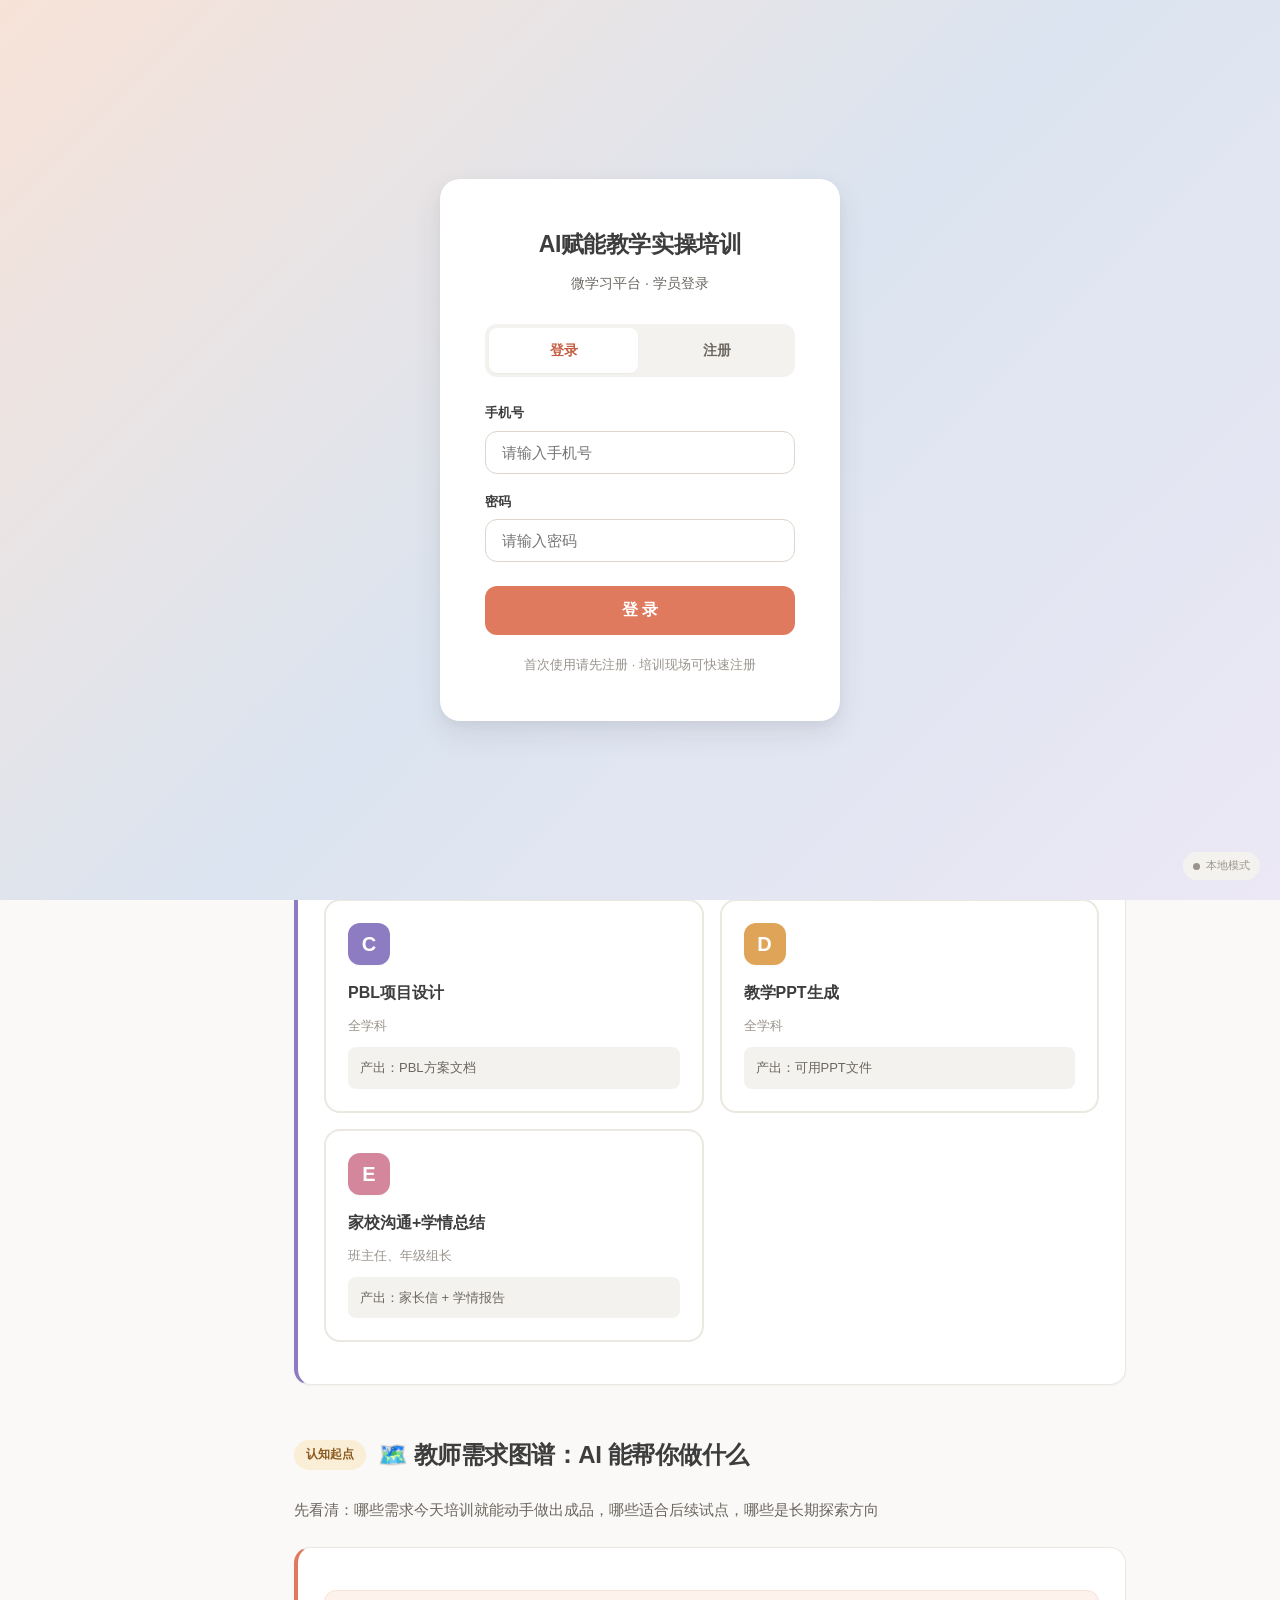
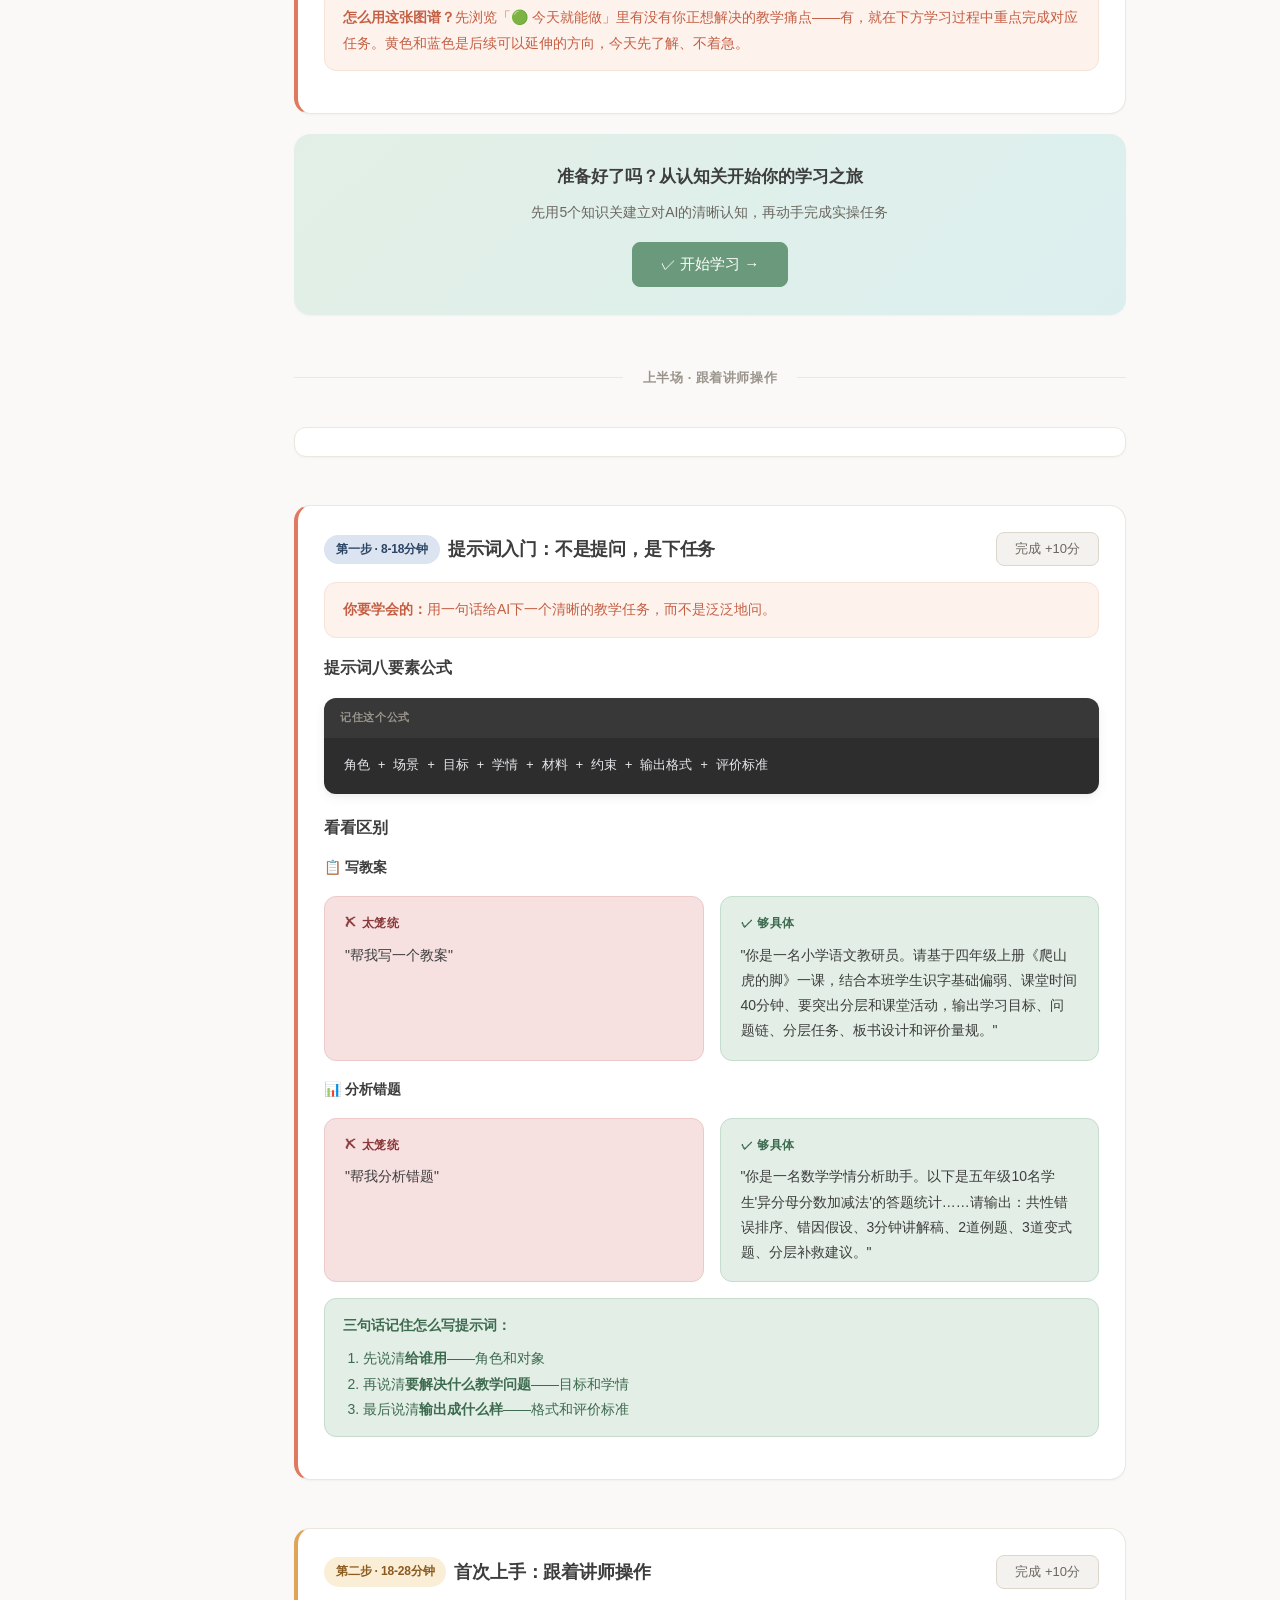
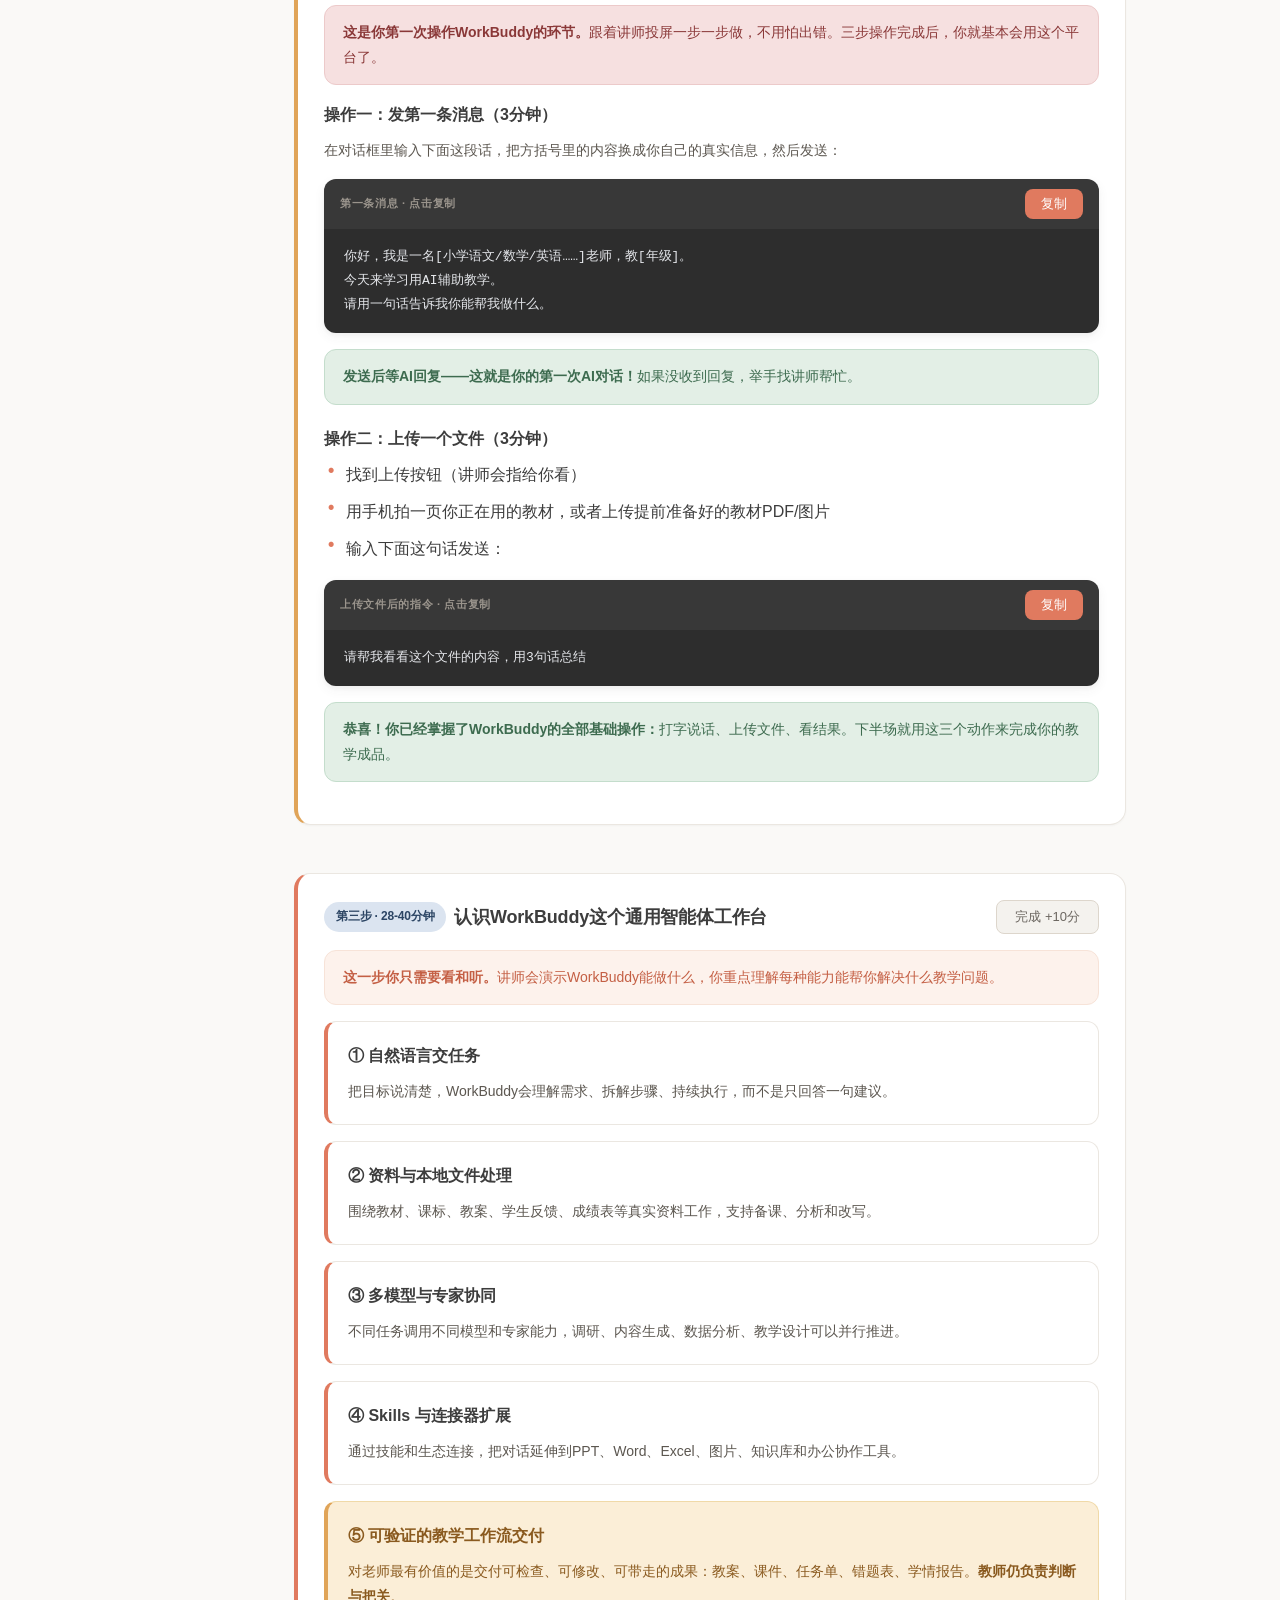
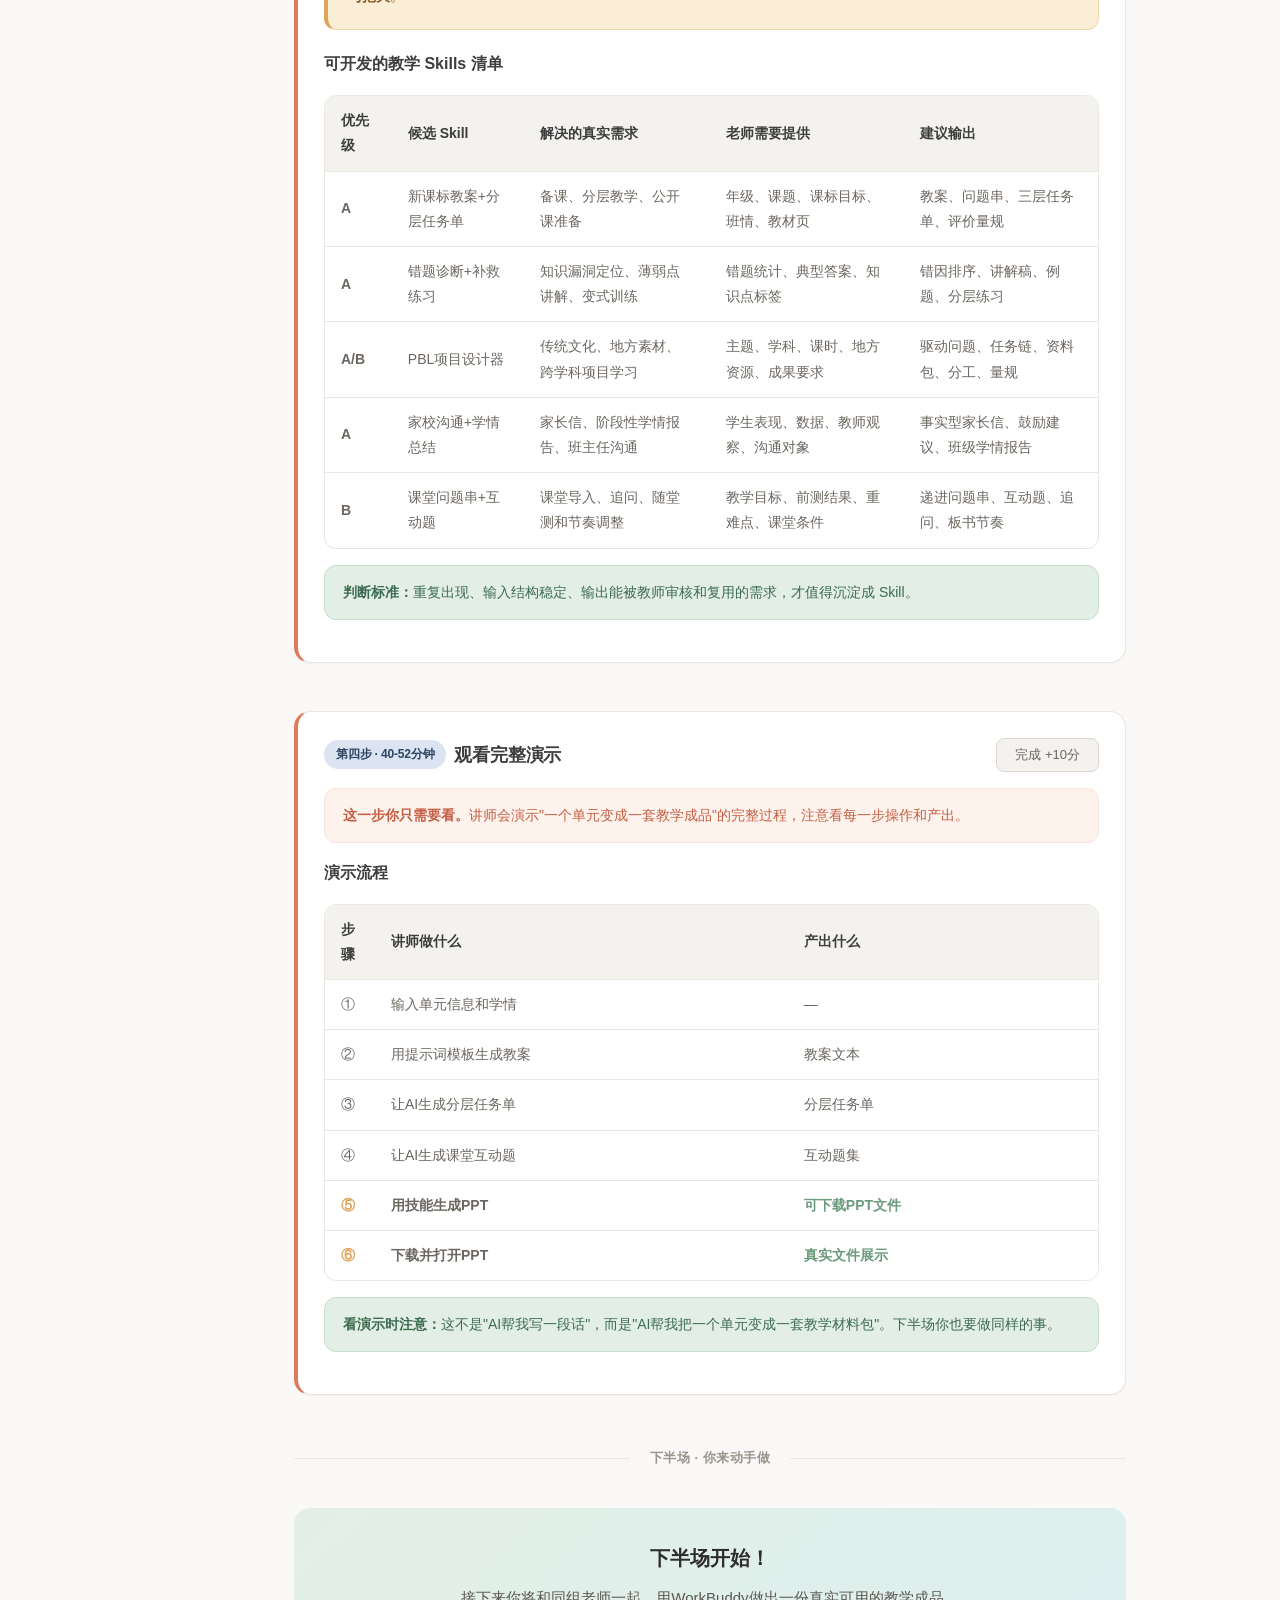
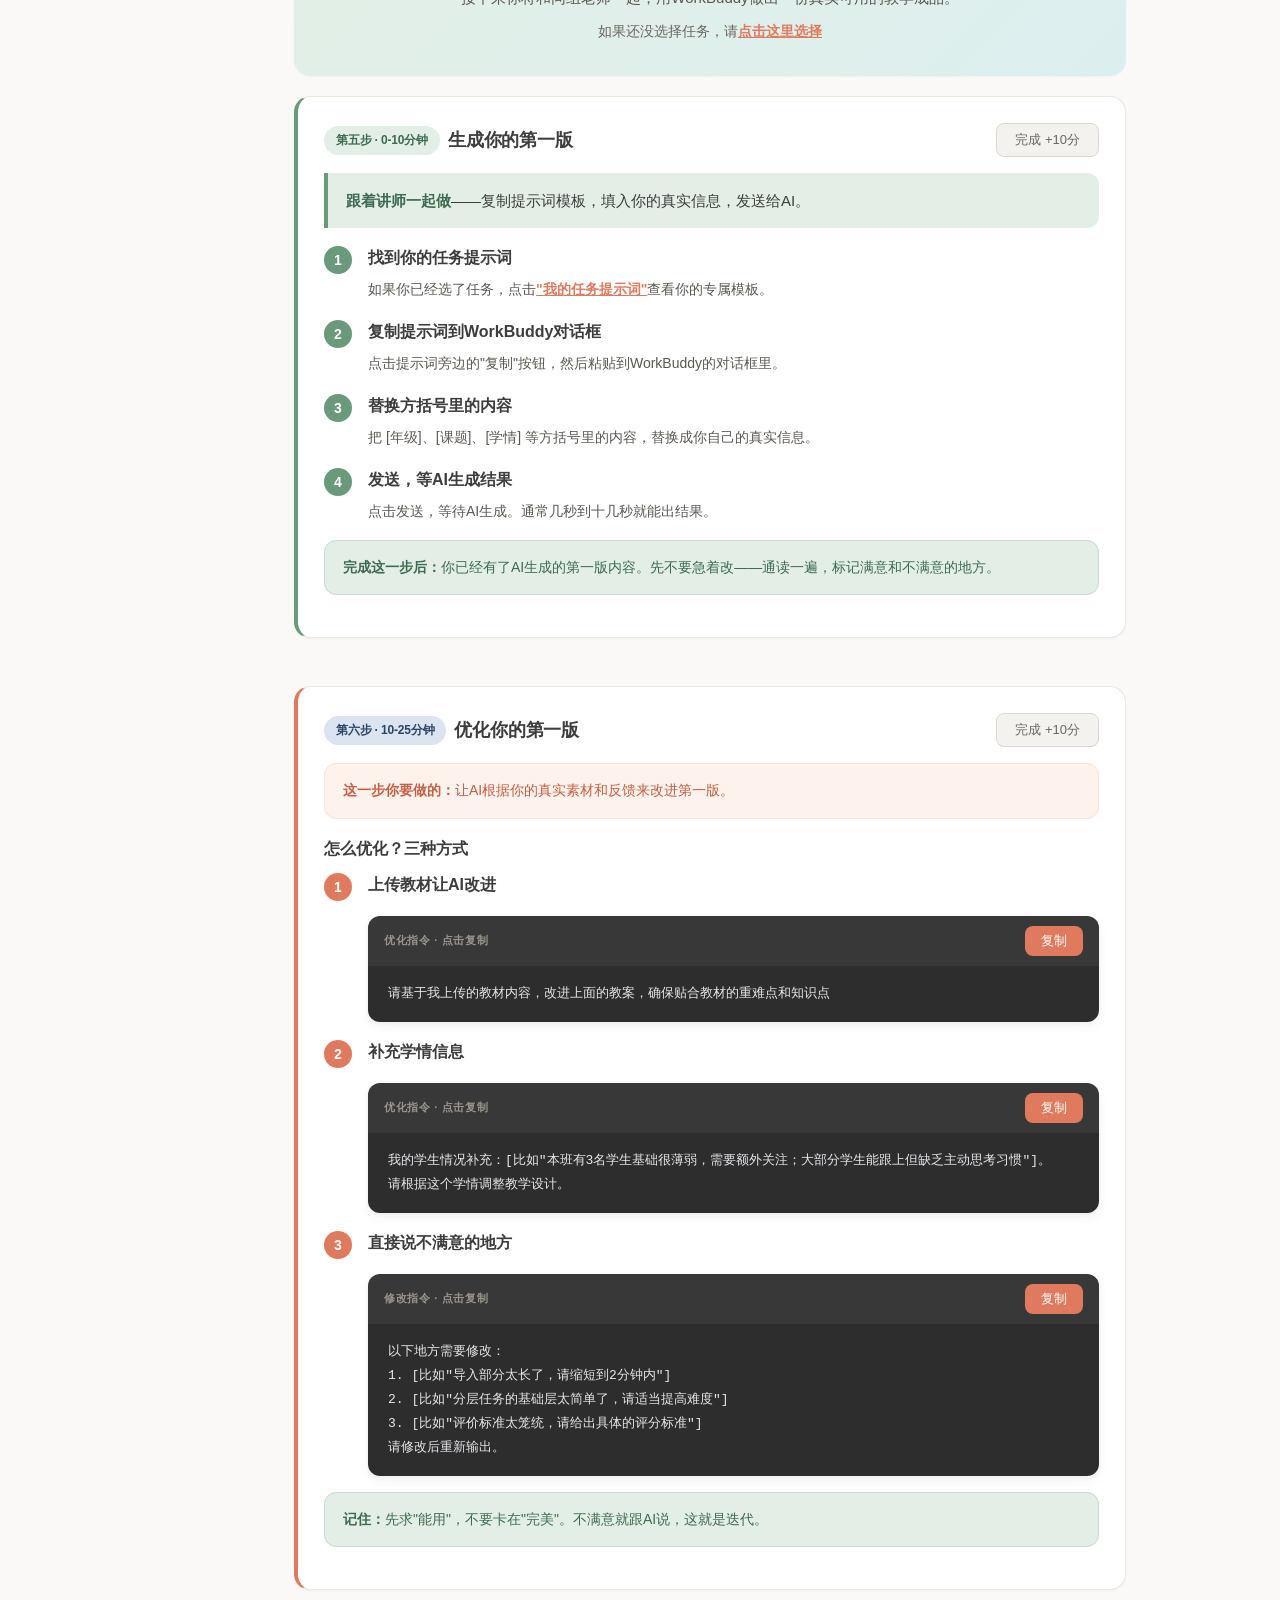
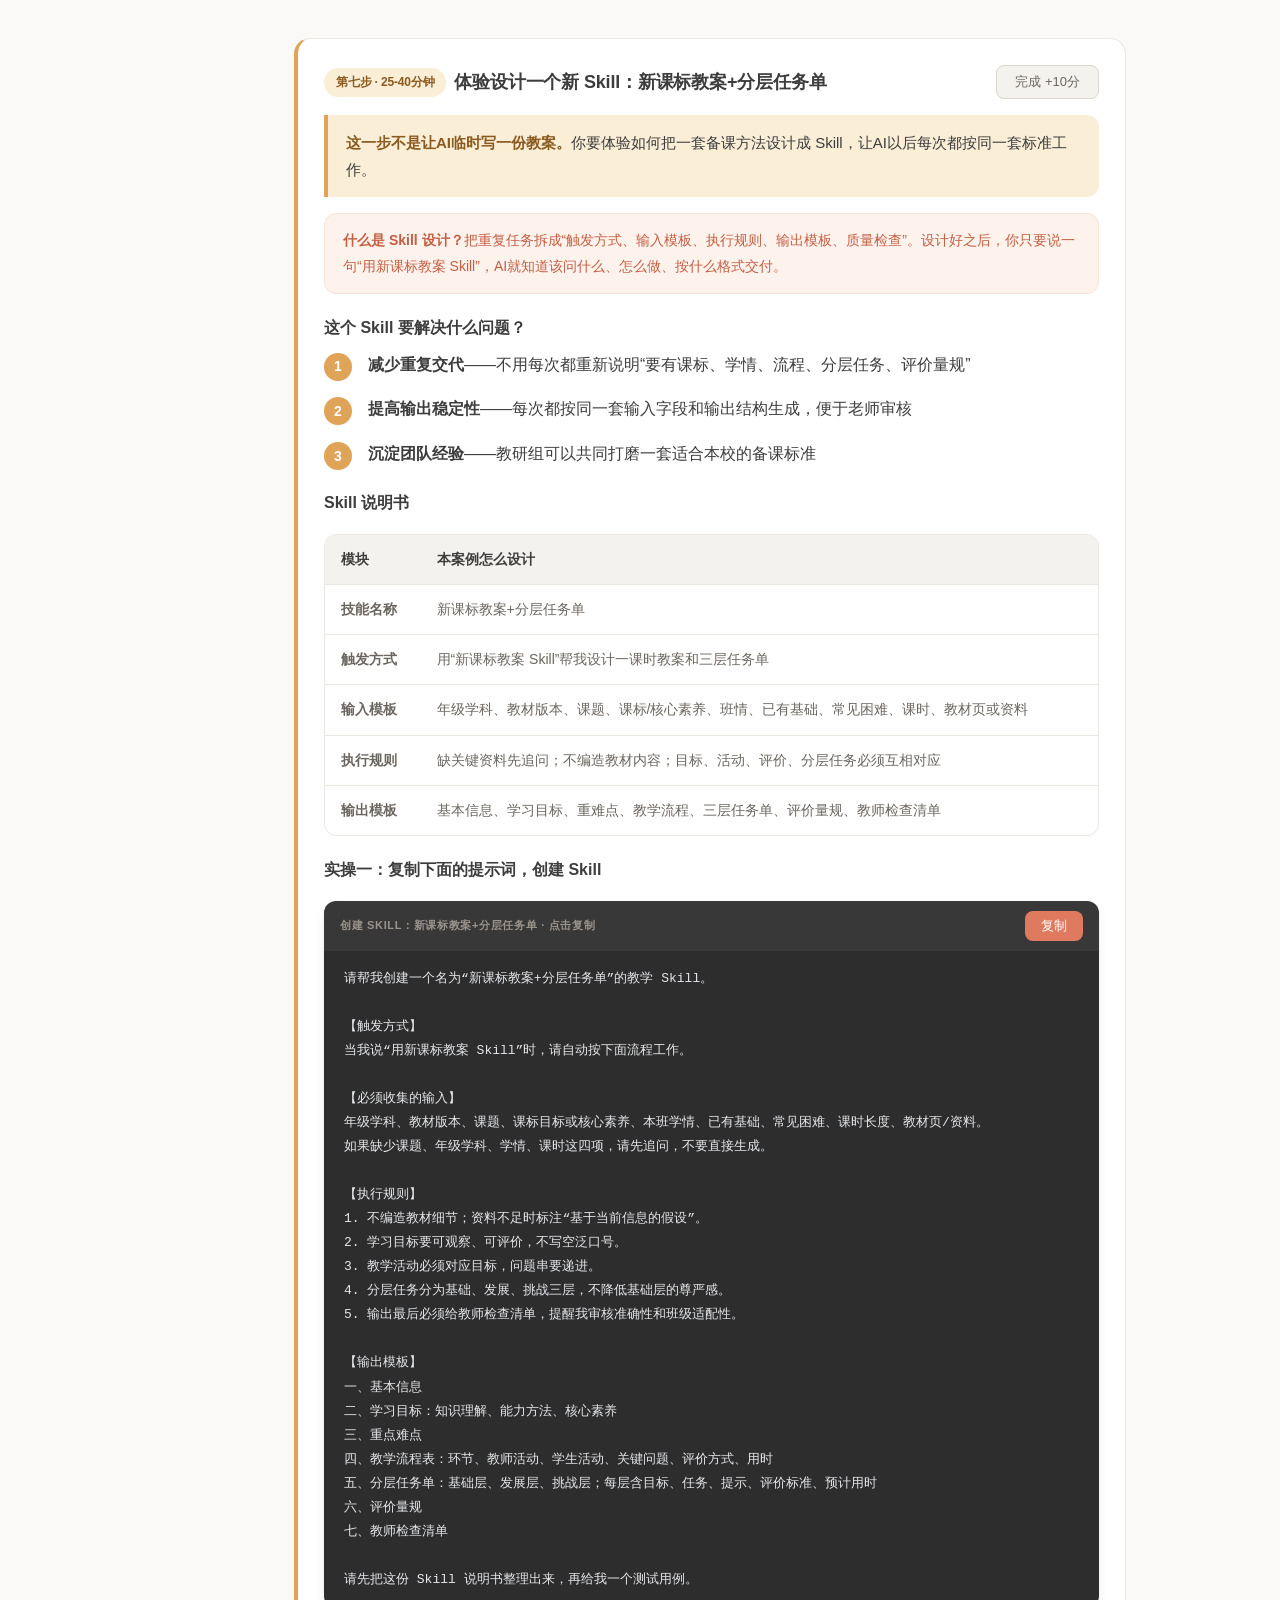
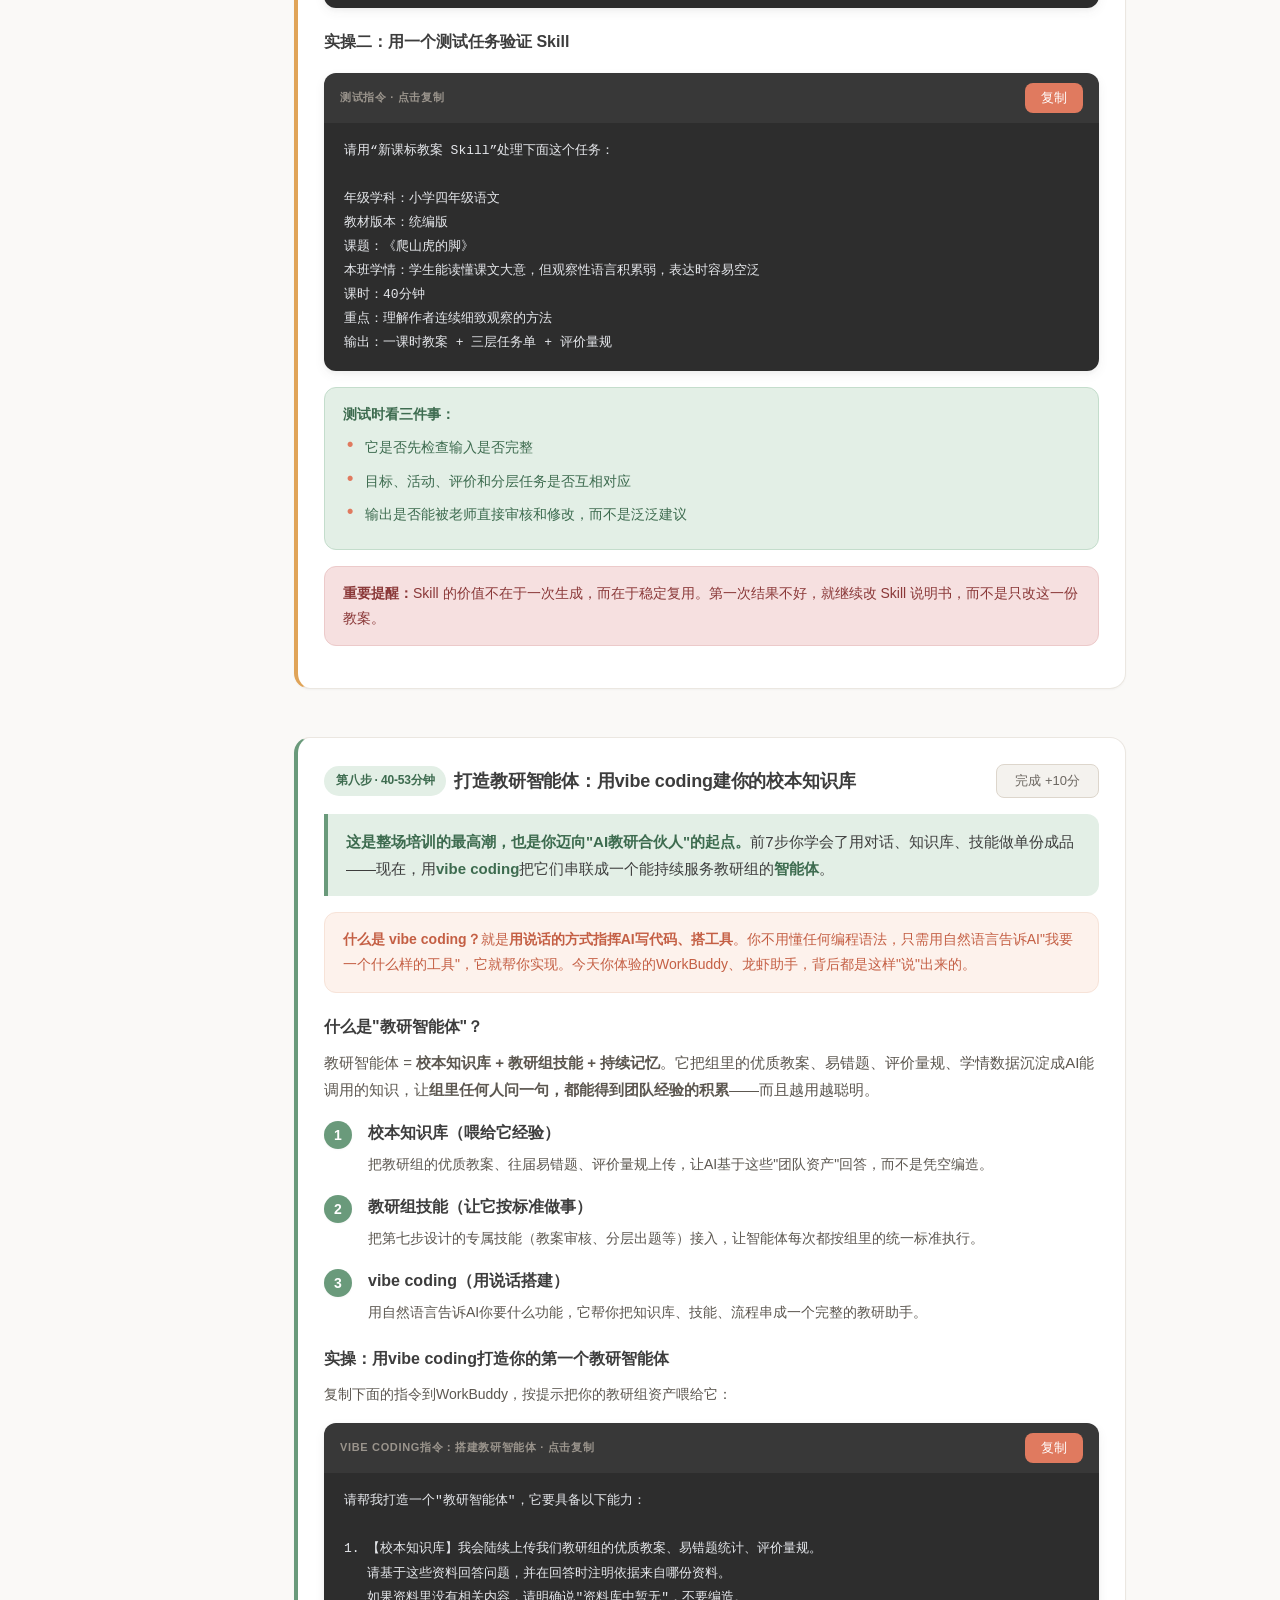
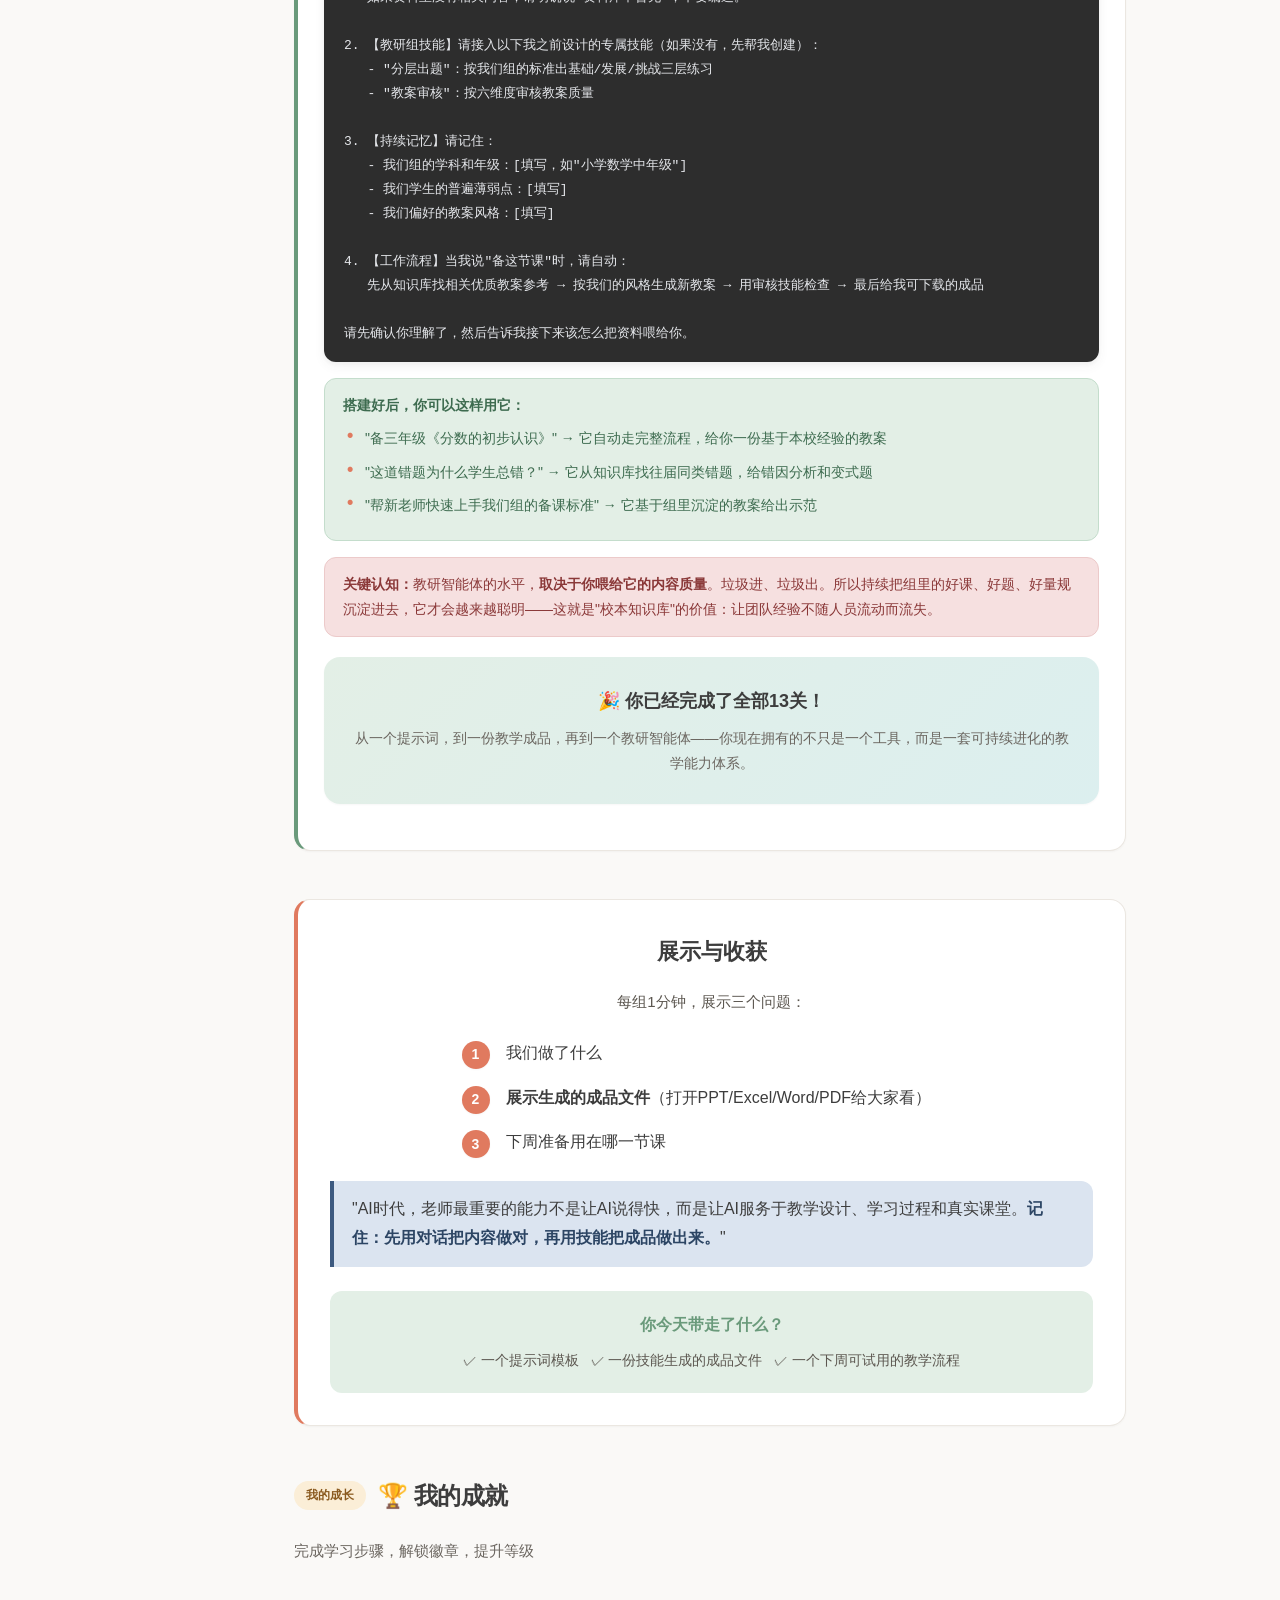
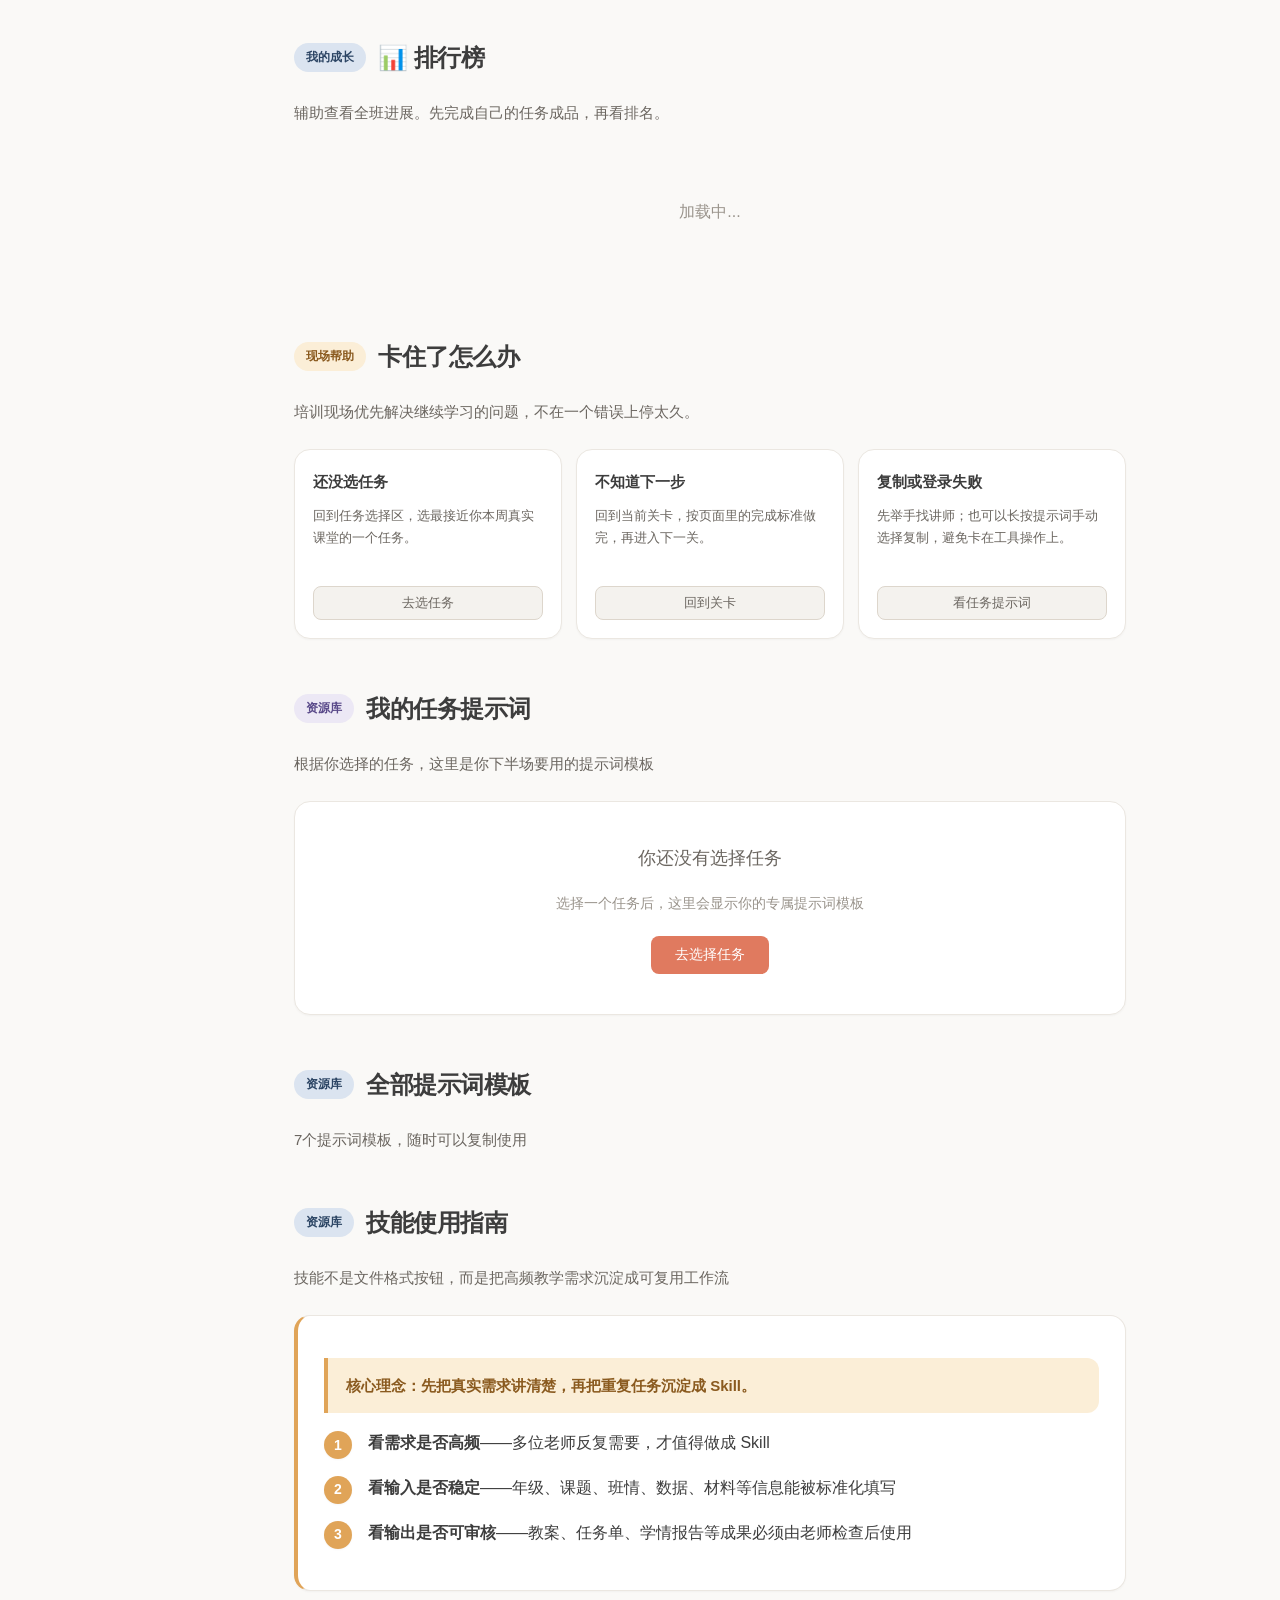
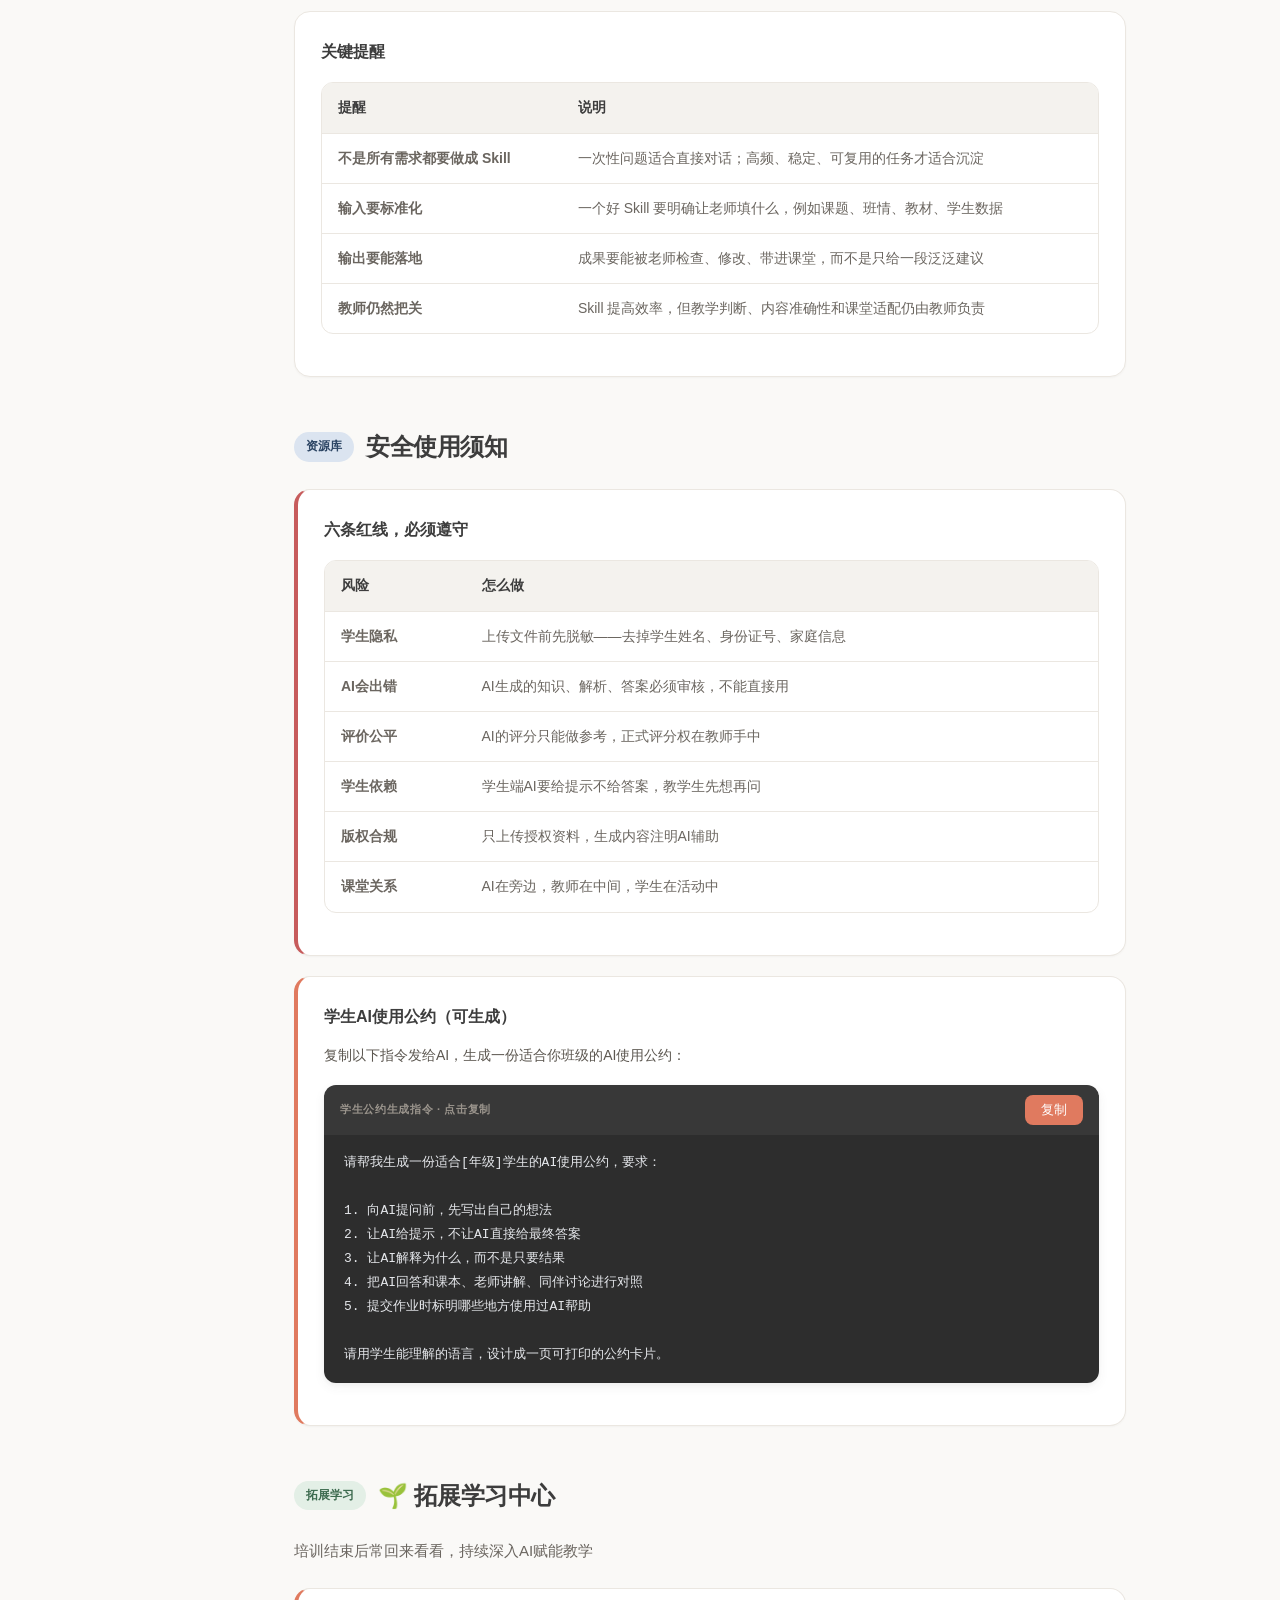
==== commit c83cf3cb: "Update bootcamp learner flow" ====
--- a/student.html
+++ b/student.html
@@ -4,7 +4,7 @@
 <meta charset="UTF-8">
 <meta name="viewport" content="width=device-width, initial-scale=1.0">
 <title>AI赋能教学实操培训 · 学员微学习平台</title>
-<link rel="stylesheet" href="./assets/style.css">
+<link rel="stylesheet" href="./assets/style.css?v=20260628b">
 </head>
 <body>
 
@@ -104,6 +104,9 @@
   <div class="nav-item" data-target="safety" onclick="goSection('safety')">
     <div class="nav-check"></div><span>安全使用须知</span>
   </div>
+  <div class="nav-item" data-target="help" onclick="goSection('help')">
+    <div class="nav-check"></div><span>卡住了怎么办</span>
+  </div>
   <div class="nav-item" data-target="learnhub" onclick="goSection('learnhub')">
     <div class="nav-check"></div><span>🌱 拓展学习</span>
   </div>
@@ -118,77 +121,36 @@
 
 <!-- 欢迎 -->
 <div class="section" id="welcome">
-  <div class="welcome-intro" id="welcomeIntro">
-    <h1 class="section-title">欢迎来到AI赋能教学实操培训</h1>
-    <p class="section-subtitle">两小时，你将亲手用AI做出一份能下周就能用的教学成品</p>
-
-    <div class="card card-highlight">
-      <h3 style="font-size:18px;font-weight:700;margin-bottom:16px;">今天你会完成什么</h3>
-      <div class="step-list">
-        <li><strong>学会写提示词</strong>——不是和AI聊天，而是给AI下教学任务</li>
-        <li><strong>亲手操作WorkBuddy</strong>——上传教材、生成教案、做出分层任务单</li>
-        <li><strong>打造教研智能体</strong>——用vibe coding串联知识库和技能，建一个持续进化的校本教研助手</li>
-        <li><strong>带走一份教学成品</strong>——下周课堂就能用</li>
-      </div>
-    </div>
-
-    <div class="card card-success">
-      <h3 style="font-size:18px;font-weight:700;margin-bottom:12px;">游戏化学习激励</h3>
-      <p style="font-size:14px;color:var(--gray-600);margin-bottom:12px;">完成每个步骤获得积分，升级头衔，解锁徽章，参与排行榜！</p>
-      <div style="display:flex;gap:12px;flex-wrap:wrap;">
-        <span class="section-badge badge-orange">🎯 完成步骤 +10分</span>
-        <span class="section-badge badge-purple">⚡ 上半场完成 +30分</span>
-        <span class="section-badge badge-green">🏁 下半场完成 +50分</span>
-        <span class="section-badge badge-pink">🏆 全部完成 +100分</span>
-      </div>
-    </div>
-
-    <div class="card card-accent">
-      <h3 style="font-size:18px;font-weight:700;margin-bottom:12px;">培训开始前请准备好</h3>
-      <div class="bullet-list">
-        <li>登录WorkBuddy平台（如果还没登录，请举手找讲师帮忙）</li>
-        <li>准备一个你本周或下周要上的真实课题</li>
-        <li>如果方便的话，用手机拍一页你要用的教材</li>
-        <li>准备好和同组老师交流的心态</li>
-      </div>
-    </div>
-  </div>
-
   <div class="my-task-banner" id="myTaskBanner">
     <h3 id="bannerTitle">我的任务</h3>
     <p id="bannerDesc"></p>
-    <a href="javascript:goSection('mytask')" class="task-link">查看我的任务提示词 →</a>
-  </div>
-
-  <div class="card card-highlight">
-    <h3 style="font-size:18px;font-weight:700;margin-bottom:16px;">今天你会完成什么</h3>
-    <div class="step-list">
-      <li><strong>学会写提示词</strong>——不是和AI聊天，而是给AI下教学任务</li>
-      <li><strong>亲手操作WorkBuddy</strong>——上传教材、生成教案、做出分层任务单</li>
-      <li><strong>打造教研智能体</strong>——用vibe coding串联知识库和技能，建一个持续进化的校本教研助手</li>
-      <li><strong>带走一套AI教学能力</strong>——从一个提示词到一个教研智能体，下周就能用</li>
-    </div>
-  </div>
-
-  <div class="card card-success">
-    <h3 style="font-size:18px;font-weight:700;margin-bottom:12px;">游戏化学习激励</h3>
-    <p style="font-size:14px;color:var(--gray-600);margin-bottom:12px;">完成每个步骤获得积分，升级头衔，解锁徽章，参与排行榜！</p>
-    <div style="display:flex;gap:12px;flex-wrap:wrap;">
-      <span class="section-badge badge-orange">🎯 完成步骤 +10分</span>
-      <span class="section-badge badge-purple">⚡ 上半场完成 +30分</span>
-      <span class="section-badge badge-green">🏁 下半场完成 +50分</span>
-      <span class="section-badge badge-pink">🏆 全部完成 +100分</span>
-    </div>
-  </div>
-
-  <div class="card card-accent">
-    <h3 style="font-size:18px;font-weight:700;margin-bottom:12px;">培训开始前请准备好</h3>
-    <div class="bullet-list">
-      <li>登录WorkBuddy平台（如果还没登录，请举手找讲师帮忙）</li>
-      <li>准备一个你本周或下周要上的真实课题</li>
-      <li>如果方便的话，用手机拍一页你要用的教材</li>
-      <li>准备好和同组老师交流的心态</li>
-    </div>
+    <div class="task-banner-actions">
+      <a href="javascript:goSection('mytask')" class="task-link">查看任务提示词 -></a>
+      <a href="javascript:goSection('activitySection')" class="task-link muted">继续当前关卡</a>
+    </div>
+  </div>
+
+  <div class="card card-highlight intro-card">
+    <div class="intro-card-top">
+      <div>
+        <h1 class="section-title">AI赋能教学实操培训</h1>
+        <p class="section-subtitle">先选一个真实教学任务，再跟着关卡做出一份下周能用的教学成品。</p>
+      </div>
+      <button class="copy-btn intro-primary" onclick="goSection('choose')">先选任务</button>
+    </div>
+    <div class="flow-steps">
+      <div class="flow-step"><strong>1. 选任务</strong><span>从5个教学场景里选一个最贴近你本周工作的任务。</span></div>
+      <div class="flow-step"><strong>2. 跟关卡做</strong><span>完成5个认知关和8个实操关，边学边复制模板。</span></div>
+      <div class="flow-step"><strong>3. 拿成品</strong><span>产出教案、任务单、PBL方案、PPT或学情文案。</span></div>
+    </div>
+  </div>
+
+  <div class="support-strip">
+    <div>
+      <strong>开始前准备</strong>
+      <span>登录WorkBuddy，准备一个真实课题；如果有教材页，先拍照备用。</span>
+    </div>
+    <button class="complete-btn" onclick="goSection('help')">卡住了怎么办</button>
   </div>
 
   <!-- 任务选择 -->
@@ -298,23 +260,24 @@
 <!-- Step 3 -->
 <div class="section" id="act3">
   <div class="card card-highlight">
-    <div class="card-header"><div class="card-title"><span class="section-badge badge-blue">第三步 · 28-40分钟</span> 认识WorkBuddy的五种能力</div><button class="complete-btn" onclick="APP.toggleComplete(3)">完成 +10分</button></div>
+    <div class="card-header"><div class="card-title"><span class="section-badge badge-blue">第三步 · 28-40分钟</span> 认识WorkBuddy这个通用智能体工作台</div><button class="complete-btn" onclick="APP.toggleComplete(3)">完成 +10分</button></div>
     <div class="info-box"><strong>这一步你只需要看和听。</strong>讲师会演示WorkBuddy能做什么，你重点理解每种能力能帮你解决什么教学问题。</div>
     <div style="display:grid;gap:16px;margin:16px 0;">
-      <div style="background:var(--surface);border:1px solid var(--gray-200);border-radius:var(--radius);padding:20px;border-left:4px solid var(--primary);"><h4 style="font-size:16px;font-weight:700;margin-bottom:8px;">① 对话即任务</h4><p style="font-size:14px;color:var(--gray-600);">你说什么，AI就做什么。不需要搭建，开口就说。</p></div>
-      <div style="background:var(--surface);border:1px solid var(--gray-200);border-radius:var(--radius);padding:20px;border-left:4px solid var(--primary);"><h4 style="font-size:16px;font-weight:700;margin-bottom:8px;">② 文件即知识库</h4><p style="font-size:14px;color:var(--gray-600);">上传教材PDF，AI就基于你的教材来回答，不凭空编造。</p></div>
-      <div style="background:var(--surface);border:1px solid var(--gray-200);border-radius:var(--radius);padding:20px;border-left:4px solid var(--primary);"><h4 style="font-size:16px;font-weight:700;margin-bottom:8px;">③ 一段话串流程</h4><p style="font-size:14px;color:var(--gray-600);">"先分析错题，再生成讲解，最后出练习"——一句话，AI自动分步完成。</p></div>
-      <div style="background:var(--surface);border:1px solid var(--gray-200);border-radius:var(--radius);padding:20px;border-left:4px solid var(--primary);"><h4 style="font-size:16px;font-weight:700;margin-bottom:8px;">④ 成品直接出</h4><p style="font-size:14px;color:var(--gray-600);">不只是聊天文字，AI能直接生成可下载的文件。</p></div>
-      <div style="background:var(--accent-light);border:1px solid var(--accent-border);border-radius:var(--radius);padding:20px;border-left:4px solid var(--accent);"><h4 style="font-size:16px;font-weight:700;margin-bottom:8px;color:var(--accent-strong);">⑤ 技能即工具箱（重点！）</h4><p style="font-size:14px;color:var(--accent-strong);">内置PPT/Excel/Word/PDF/图片等技能，一句话就能生成可下载的文件成品。这是<strong>你下半场要用的核心能力</strong>。</p></div>
-    </div>
-    <h4 style="font-weight:700;margin:20px 0 12px;">技能速查表</h4>
-    <div class="skill-grid">
-      <div class="skill-card"><div class="skill-icon">📊</div><div class="skill-name">PPT生成</div><div class="skill-format">.pptx 演示文稿</div><div class="skill-scenes">教学课件、公开课PPT、班会PPT</div><div class="skill-trigger">说 <strong>"做成PPT"</strong></div></div>
-      <div class="skill-card"><div class="skill-icon">📈</div><div class="skill-name">Excel生成</div><div class="skill-format">.xlsx 电子表格</div><div class="skill-scenes">错题分析表、成绩统计、练习清单</div><div class="skill-trigger">说 <strong>"做成Excel"</strong></div></div>
-      <div class="skill-card"><div class="skill-icon">📄</div><div class="skill-name">Word文档</div><div class="skill-format">.docx 文档</div><div class="skill-scenes">教案文档、家长信、教研报告</div><div class="skill-trigger">说 <strong>"做成Word"</strong></div></div>
-      <div class="skill-card"><div class="skill-icon">📑</div><div class="skill-name">PDF生成</div><div class="skill-format">.pdf 文档</div><div class="skill-scenes">学情报告、PBL方案、可打印资料</div><div class="skill-trigger">说 <strong>"做成PDF"</strong></div></div>
-      <div class="skill-card"><div class="skill-icon">🎨</div><div class="skill-name">图片生成</div><div class="skill-format">.png/.jpg 图片</div><div class="skill-scenes">课件配图、PBL情境图、对话场景图</div><div class="skill-trigger">说 <strong>"生成一张图片"</strong></div></div>
-    </div>
+      <div style="background:var(--surface);border:1px solid var(--gray-200);border-radius:var(--radius);padding:20px;border-left:4px solid var(--primary);"><h4 style="font-size:16px;font-weight:700;margin-bottom:8px;">① 自然语言交任务</h4><p style="font-size:14px;color:var(--gray-600);">把目标说清楚，WorkBuddy会理解需求、拆解步骤、持续执行，而不是只回答一句建议。</p></div>
+      <div style="background:var(--surface);border:1px solid var(--gray-200);border-radius:var(--radius);padding:20px;border-left:4px solid var(--primary);"><h4 style="font-size:16px;font-weight:700;margin-bottom:8px;">② 资料与本地文件处理</h4><p style="font-size:14px;color:var(--gray-600);">围绕教材、课标、教案、学生反馈、成绩表等真实资料工作，支持备课、分析和改写。</p></div>
+      <div style="background:var(--surface);border:1px solid var(--gray-200);border-radius:var(--radius);padding:20px;border-left:4px solid var(--primary);"><h4 style="font-size:16px;font-weight:700;margin-bottom:8px;">③ 多模型与专家协同</h4><p style="font-size:14px;color:var(--gray-600);">不同任务调用不同模型和专家能力，调研、内容生成、数据分析、教学设计可以并行推进。</p></div>
+      <div style="background:var(--surface);border:1px solid var(--gray-200);border-radius:var(--radius);padding:20px;border-left:4px solid var(--primary);"><h4 style="font-size:16px;font-weight:700;margin-bottom:8px;">④ Skills 与连接器扩展</h4><p style="font-size:14px;color:var(--gray-600);">通过技能和生态连接，把对话延伸到PPT、Word、Excel、图片、知识库和办公协作工具。</p></div>
+      <div style="background:var(--accent-light);border:1px solid var(--accent-border);border-radius:var(--radius);padding:20px;border-left:4px solid var(--accent);"><h4 style="font-size:16px;font-weight:700;margin-bottom:8px;color:var(--accent-strong);">⑤ 可验证的教学工作流交付</h4><p style="font-size:14px;color:var(--accent-strong);">对老师最有价值的是交付可检查、可修改、可带走的成果：教案、课件、任务单、错题表、学情报告。<strong>教师仍负责判断与把关</strong>。</p></div>
+    </div>
+    <h4 style="font-weight:700;margin:20px 0 12px;">可开发的教学 Skills 清单</h4>
+    <div class="table-wrap"><table><thead><tr><th>优先级</th><th>候选 Skill</th><th>解决的真实需求</th><th>老师需要提供</th><th>建议输出</th></tr></thead><tbody>
+      <tr><td><strong>A</strong></td><td>新课标教案+分层任务单</td><td>备课、分层教学、公开课准备</td><td>年级、课题、课标目标、班情、教材页</td><td>教案、问题串、三层任务单、评价量规</td></tr>
+      <tr><td><strong>A</strong></td><td>错题诊断+补救练习</td><td>知识漏洞定位、薄弱点讲解、变式训练</td><td>错题统计、典型答案、知识点标签</td><td>错因排序、讲解稿、例题、分层练习</td></tr>
+      <tr><td><strong>A/B</strong></td><td>PBL项目设计器</td><td>传统文化、地方素材、跨学科项目学习</td><td>主题、学科、课时、地方资源、成果要求</td><td>驱动问题、任务链、资料包、分工、量规</td></tr>
+      <tr><td><strong>A</strong></td><td>家校沟通+学情总结</td><td>家长信、阶段性学情报告、班主任沟通</td><td>学生表现、数据、教师观察、沟通对象</td><td>事实型家长信、鼓励建议、班级学情报告</td></tr>
+      <tr><td><strong>B</strong></td><td>课堂问题串+互动题</td><td>课堂导入、追问、随堂测和节奏调整</td><td>教学目标、前测结果、重难点、课堂条件</td><td>递进问题串、互动题、追问、板书节奏</td></tr>
+    </tbody></table></div>
+    <div class="tip-box"><strong>判断标准：</strong>重复出现、输入结构稳定、输出能被教师审核和复用的需求，才值得沉淀成 Skill。</div>
   </div>
   <div id="resources_act3"></div>
 </div>
@@ -387,65 +350,69 @@
 <!-- Step 7 -->
 <div class="section" id="act7">
   <div class="card card-accent">
-    <div class="card-header"><div class="card-title"><span class="section-badge badge-orange">第七步 · 25-40分钟</span> 设计你的专属技能：把经验变成可复用的"AI助手"</div><button class="complete-btn" onclick="APP.toggleComplete(7)">完成 +10分</button></div>
-    <div class="quote quote-accent"><strong>这是整场培训最让你惊喜的一步。</strong>你已经会用平台内置的技能了——现在，把你自己的专业经验，设计成一个<strong>专属技能</strong>，让AI每次都按你的标准做事。</div>
-
-    <div class="info-box"><strong>什么是"专属技能"？</strong>把你反复在用的教学经验（比如你的教案审核标准、你的分层出题套路、你的家长信风格），写成一套清晰的指令模板。写好之后，<strong>以后一句话就能触发，AI自动按你的标准执行</strong>——不用每次都重新描述一遍。</div>
-
-    <h4 style="font-weight:700;margin:20px 0 8px;">为什么要设计专属技能？</h4>
+    <div class="card-header"><div class="card-title"><span class="section-badge badge-orange">第七步 · 25-40分钟</span> 体验设计一个新 Skill：新课标教案+分层任务单</div><button class="complete-btn" onclick="APP.toggleComplete(7)">完成 +10分</button></div>
+    <div class="quote quote-accent"><strong>这一步不是让AI临时写一份教案。</strong>你要体验如何把一套备课方法设计成 Skill，让AI以后每次都按同一套标准工作。</div>
+
+    <div class="info-box"><strong>什么是 Skill 设计？</strong>把重复任务拆成“触发方式、输入模板、执行规则、输出模板、质量检查”。设计好之后，你只要说一句“用新课标教案 Skill”，AI就知道该问什么、怎么做、按什么格式交付。</div>
+
+    <h4 style="font-weight:700;margin:20px 0 8px;">这个 Skill 要解决什么问题？</h4>
     <div class="step-list accent">
-      <li><strong>把经验固化下来</strong>——你的教学智慧不再只存在脑子里，而是变成AI能反复执行的标准流程</li>
-      <li><strong>一次设计，永久复用</strong>——设计好后，每次备课、出题、写文案都能一键调用</li>
-      <li><strong>分享给团队</strong>——把好技能分享给同组、同校老师，让整个教研组都用同一套高质量标准</li>
-    </div>
-
-    <h4 style="font-weight:700;margin:20px 0 8px;">设计专属技能的三步法</h4>
-    <div class="step-list">
-      <li><strong>找到你反复在做的事</strong><p style="font-size:14px;color:var(--gray-600);margin-top:4px;">想想哪些教学任务你每次都要重复交代同样的要求？比如"分层出题总是要强调基础5题+发展4题+挑战3题"。</p></li>
-      <li><strong>把要求写成清晰的指令模板</strong><p style="font-size:14px;color:var(--gray-600);margin-top:4px;">用提示词的方式，把你的标准、流程、输出格式写成一个完整的"技能说明书"。</p></li>
-      <li><strong>给技能起个名字，以后一句话触发</strong><p style="font-size:14px;color:var(--gray-600);margin-top:4px;">比如命名为"我的分层出题"，以后只需说"用我的分层出题技能"，AI就按你的标准执行。</p></li>
-    </div>
-
-    <h4 style="font-weight:700;margin:20px 0 8px;">实操：设计你的第一个专属技能</h4>
-    <p style="font-size:14px;color:var(--gray-600);margin-bottom:8px;">从下面挑一个最贴合你的场景，复制对应模板到WorkBuddy，按提示补全你的标准：</p>
-
-    <div class="prompt-block"><div class="prompt-header"><span class="prompt-label">技能模板1：我的教案审核标准 · 点击复制</span><button class="copy-btn" onclick="APP.copyPrompt(this)">复制</button></div><div class="prompt-code">请帮我创建一个名为"我的教案审核"的专属技能。
-这个技能的作用：每次我上传或粘贴一份教案，你都要按以下我的专属标准审核：
-
-我的审核标准（请帮我补全并细化）：
-1. 学习目标：必须包含[新课标核心素养，请填写你学科的具体素养]
-2. 学情匹配：必须考虑[本班学生的薄弱点，请填写]
-3. 分层任务：必须有基础/发展/挑战三层，且[我的分层要求，请填写]
-4. 评价标准：必须[可量化/可操作，我的要求是：请填写]
-
-请把这套标准整理成一份清晰的技能说明书，以后我叫"审核教案"你就按这个执行。</div></div>
-
-    <div class="prompt-block"><div class="prompt-header"><span class="prompt-label">技能模板2：我的分层出题套路 · 点击复制</span><button class="copy-btn" onclick="APP.copyPrompt(this)">复制</button></div><div class="prompt-code">请帮我创建一个名为"我的分层出题"的专属技能。
-这个技能的作用：我说一个知识点，你就按我固定的套路出题：
-
-我的出题套路：
-- 基础层：[5]道基础题，覆盖核心知识点，[我的基础题要求：请填写]
-- 发展层：[4]道应用题，需要迁移理解，[我的发展题要求：请填写]
-- 挑战层：[3]道综合题，需要多步推理，[我的挑战题要求：请填写]
-- 每道题附答案和解析
-- 难度要[适合我班学生的水平，请填写]
-
-请把这套标准整理成技能说明书，以后我说"分层出题"你就按这个执行。</div></div>
-
-    <div class="prompt-block"><div class="prompt-header"><span class="prompt-label">技能模板3：我的家长信风格 · 点击复制</span><button class="copy-btn" onclick="APP.copyPrompt(this)">复制</button></div><div class="prompt-code">请帮我创建一个名为"我的家长信"的专属技能。
-这个技能的作用：每次我告诉你一件事，你就帮我写一封符合我个人风格的家长信：
-
-我的风格要求：
-- 语气：[温暖、鼓励、不贴负面标签，请按需调整]
-- 结构：先说事实，再说进步，最后给一个具体的下一步建议
-- 字数：[家长信不超过300字 / 微信群消息不超过100字，请选择]
-- 绝不：[给学生贴标签 / 用命令语气，请补充你的底线]
-
-请把这套风格整理成技能说明书，以后我说"写家长信"你就按这个执行。</div></div>
-
-    <div class="tip-box"><strong>设计完专属技能后，你可以：</strong><div class="bullet-list" style="margin-top:8px;"><li>马上测试它——说一句"用我的XX技能"，看AI是否按你的标准执行</li><li>持续优化它——不满意就告诉AI"调整我的XX技能，把XX标准改成XX"</li><li>分享给同事——把你设计好的技能说明发给同组老师，他们也能用</li></div></div>
-
-    <div class="warn-box"><strong>重要提醒：</strong>专属技能是你教学经验的沉淀，它越用越准。但记住——AI执行的是你定的标准，<strong>标准本身的质量决定了产出的质量</strong>。所以设计技能时，把你的专业判断写清楚、写具体。</div>
+      <li><strong>减少重复交代</strong>——不用每次都重新说明“要有课标、学情、流程、分层任务、评价量规”</li>
+      <li><strong>提高输出稳定性</strong>——每次都按同一套输入字段和输出结构生成，便于老师审核</li>
+      <li><strong>沉淀团队经验</strong>——教研组可以共同打磨一套适合本校的备课标准</li>
+    </div>
+
+    <h4 style="font-weight:700;margin:20px 0 8px;">Skill 说明书</h4>
+    <div class="table-wrap"><table><thead><tr><th>模块</th><th>本案例怎么设计</th></tr></thead><tbody>
+      <tr><td><strong>技能名称</strong></td><td>新课标教案+分层任务单</td></tr>
+      <tr><td><strong>触发方式</strong></td><td>用“新课标教案 Skill”帮我设计一课时教案和三层任务单</td></tr>
+      <tr><td><strong>输入模板</strong></td><td>年级学科、教材版本、课题、课标/核心素养、班情、已有基础、常见困难、课时、教材页或资料</td></tr>
+      <tr><td><strong>执行规则</strong></td><td>缺关键资料先追问；不编造教材内容；目标、活动、评价、分层任务必须互相对应</td></tr>
+      <tr><td><strong>输出模板</strong></td><td>基本信息、学习目标、重难点、教学流程、三层任务单、评价量规、教师检查清单</td></tr>
+    </tbody></table></div>
+
+    <h4 style="font-weight:700;margin:20px 0 8px;">实操一：复制下面的提示词，创建 Skill</h4>
+    <div class="prompt-block"><div class="prompt-header"><span class="prompt-label">创建 Skill：新课标教案+分层任务单 · 点击复制</span><button class="copy-btn" onclick="APP.copyPrompt(this)">复制</button></div><div class="prompt-code">请帮我创建一个名为“新课标教案+分层任务单”的教学 Skill。
+
+【触发方式】
+当我说“用新课标教案 Skill”时，请自动按下面流程工作。
+
+【必须收集的输入】
+年级学科、教材版本、课题、课标目标或核心素养、本班学情、已有基础、常见困难、课时长度、教材页/资料。
+如果缺少课题、年级学科、学情、课时这四项，请先追问，不要直接生成。
+
+【执行规则】
+1. 不编造教材细节；资料不足时标注“基于当前信息的假设”。
+2. 学习目标要可观察、可评价，不写空泛口号。
+3. 教学活动必须对应目标，问题串要递进。
+4. 分层任务分为基础、发展、挑战三层，不降低基础层的尊严感。
+5. 输出最后必须给教师检查清单，提醒我审核准确性和班级适配性。
+
+【输出模板】
+一、基本信息
+二、学习目标：知识理解、能力方法、核心素养
+三、重点难点
+四、教学流程表：环节、教师活动、学生活动、关键问题、评价方式、用时
+五、分层任务单：基础层、发展层、挑战层；每层含目标、任务、提示、评价标准、预计用时
+六、评价量规
+七、教师检查清单
+
+请先把这份 Skill 说明书整理出来，再给我一个测试用例。</div></div>
+
+    <h4 style="font-weight:700;margin:20px 0 8px;">实操二：用一个测试任务验证 Skill</h4>
+    <div class="prompt-block"><div class="prompt-header"><span class="prompt-label">测试指令 · 点击复制</span><button class="copy-btn" onclick="APP.copyPrompt(this)">复制</button></div><div class="prompt-code">请用“新课标教案 Skill”处理下面这个任务：
+
+年级学科：小学四年级语文
+教材版本：统编版
+课题：《爬山虎的脚》
+本班学情：学生能读懂课文大意，但观察性语言积累弱，表达时容易空泛
+课时：40分钟
+重点：理解作者连续细致观察的方法
+输出：一课时教案 + 三层任务单 + 评价量规</div></div>
+
+    <div class="tip-box"><strong>测试时看三件事：</strong><div class="bullet-list" style="margin-top:8px;"><li>它是否先检查输入是否完整</li><li>目标、活动、评价和分层任务是否互相对应</li><li>输出是否能被老师直接审核和修改，而不是泛泛建议</li></div></div>
+
+    <div class="warn-box"><strong>重要提醒：</strong>Skill 的价值不在于一次生成，而在于稳定复用。第一次结果不好，就继续改 Skill 说明书，而不是只改这一份教案。</div>
   </div>
   <div id="resources_act7"></div>
 </div>
@@ -527,8 +494,19 @@
 <!-- 排行榜 -->
 <div class="section" id="leaderboard">
   <div class="section-header"><div class="section-badge badge-blue">我的成长</div><h2 class="section-title">📊 排行榜</h2></div>
-  <p class="section-subtitle">看看你的学习进度在全体学员中的排名</p>
+  <p class="section-subtitle">辅助查看全班进展。先完成自己的任务成品，再看排名。</p>
   <div id="leaderboardContainer"><div class="leaderboard-empty"><p>加载中...</p></div></div>
+</div>
+
+<!-- 卡住帮助 -->
+<div class="section" id="help">
+  <div class="section-header"><div class="section-badge badge-orange">现场帮助</div><h2 class="section-title">卡住了怎么办</h2></div>
+  <p class="section-subtitle">培训现场优先解决继续学习的问题，不在一个错误上停太久。</p>
+  <div class="help-grid">
+    <div class="help-item"><strong>还没选任务</strong><span>回到任务选择区，选最接近你本周真实课堂的一个任务。</span><button class="complete-btn" onclick="goSection('choose')">去选任务</button></div>
+    <div class="help-item"><strong>不知道下一步</strong><span>回到当前关卡，按页面里的完成标准做完，再进入下一关。</span><button class="complete-btn" onclick="goSection('activitySection')">回到关卡</button></div>
+    <div class="help-item"><strong>复制或登录失败</strong><span>先举手找讲师；也可以长按提示词手动选择复制，避免卡在工具操作上。</span><button class="complete-btn" onclick="goSection('mytask')">看任务提示词</button></div>
+  </div>
 </div>
 
 <!-- 我的任务提示词 -->
@@ -553,17 +531,17 @@
 <!-- 技能指南 -->
 <div class="section" id="skillguide">
   <div class="section-header"><div class="section-badge badge-blue">资源库</div><h2 class="section-title">技能使用指南</h2></div>
-  <p class="section-subtitle">技能是WorkBuddy最重要的能力——一句话生成可下载文件成品</p>
+  <p class="section-subtitle">技能不是文件格式按钮，而是把高频教学需求沉淀成可复用工作流</p>
   <div class="card card-accent">
-    <div class="quote quote-accent"><strong>核心理念：先用对话把内容做对，再用技能把成品做出来。</strong></div>
-    <div class="step-list accent"><li><strong>先把内容用对话生成</strong>——教案、错题分析、PBL方案等</li><li><strong>告诉AI你要什么格式</strong>——"请把以上内容做成PPT/Excel/Word/PDF"</li><li><strong>等AI生成完成，下载文件，打开检查</strong>——不满意就告诉AI改哪里</li></div>
+    <div class="quote quote-accent"><strong>核心理念：先把真实需求讲清楚，再把重复任务沉淀成 Skill。</strong></div>
+    <div class="step-list accent"><li><strong>看需求是否高频</strong>——多位老师反复需要，才值得做成 Skill</li><li><strong>看输入是否稳定</strong>——年级、课题、班情、数据、材料等信息能被标准化填写</li><li><strong>看输出是否可审核</strong>——教案、任务单、学情报告等成果必须由老师检查后使用</li></div>
   </div>
   <div id="skillDetailsContainer"></div>
   <div class="card"><h4 style="font-weight:700;margin-bottom:12px;">关键提醒</h4><div class="table-wrap"><table><thead><tr><th>提醒</th><th>说明</th></tr></thead><tbody>
-    <tr><td><strong>先有内容，再出成品</strong></td><td>技能是把已有内容转成文件。先在对话中把内容写好，再调用技能出成品</td></tr>
-    <tr><td><strong>一份内容，多种格式</strong></td><td>同一份教案可以生成Word版存档、PPT版上课、PDF版分享</td></tr>
-    <tr><td><strong>生成后必须检查</strong></td><td>下载后打开看：内容对不对？格式好不好？需要手动调整吗？</td></tr>
-    <tr><td><strong>不满意就追加指令</strong></td><td>"PPT再加一页板书设计""Excel多加一列难度等级"——直接说</td></tr>
+    <tr><td><strong>不是所有需求都要做成 Skill</strong></td><td>一次性问题适合直接对话；高频、稳定、可复用的任务才适合沉淀</td></tr>
+    <tr><td><strong>输入要标准化</strong></td><td>一个好 Skill 要明确让老师填什么，例如课题、班情、教材、学生数据</td></tr>
+    <tr><td><strong>输出要能落地</strong></td><td>成果要能被老师检查、修改、带进课堂，而不是只给一段泛泛建议</td></tr>
+    <tr><td><strong>教师仍然把关</strong></td><td>Skill 提高效率，但教学判断、内容准确性和课堂适配仍由教师负责</td></tr>
   </tbody></table></div></div>
 </div>
 
@@ -631,10 +609,10 @@
 </footer>
 
 <!-- 脚本加载（顺序重要） -->
-<script src="./assets/gamify.js"></script>
-<script src="./assets/api.js"></script>
-<script src="./assets/auth.js"></script>
-<script src="./assets/app.js"></script>
+<script src="./assets/gamify.js?v=20260628b"></script>
+<script src="./assets/api.js?v=20260628b"></script>
+<script src="./assets/auth.js?v=20260628b"></script>
+<script src="./assets/app.js?v=20260628b"></script>
 <script>
 // 初始化
 APP.init();
--- a/assets/style.css
+++ b/assets/style.css
@@ -180,6 +180,29 @@
 .complete-btn:hover { background: var(--primary-soft); color: var(--primary-dark); border-color: var(--primary-light); }
 .complete-btn.done { background: var(--success); color: var(--surface); border-color: var(--success); }
 .complete-btn.done::before { content: '✓ '; }
+
+/* ============================================================
+   学员首屏：任务导向
+   ============================================================ */
+.intro-card-top { display: flex; align-items: flex-start; justify-content: space-between; gap: 20px; margin-bottom: 18px; }
+.intro-card-top .section-subtitle { margin-bottom: 0; }
+.intro-primary { padding: 9px 22px; white-space: nowrap; }
+.flow-steps { display: grid; grid-template-columns: repeat(3, 1fr); gap: 12px; }
+.flow-step { background: var(--surface-2); border: 1px solid var(--line); border-radius: var(--radius); padding: 14px 16px; min-height: 112px; display: flex; flex-direction: column; gap: 6px; }
+.flow-step strong { font-size: 15px; color: var(--ink); }
+.flow-step span { font-size: 13px; line-height: 1.6; color: var(--ink-soft); }
+.support-strip { background: var(--surface); border: 1px solid var(--line); border-radius: var(--radius-lg); padding: 16px 20px; margin-bottom: 20px; display: flex; align-items: center; justify-content: space-between; gap: 16px; box-shadow: var(--shadow-sm); }
+.support-strip strong { display: block; font-size: 15px; color: var(--ink); margin-bottom: 2px; }
+.support-strip span { font-size: 13px; color: var(--ink-soft); line-height: 1.6; }
+.task-banner-actions { display: flex; flex-wrap: wrap; gap: 12px; margin-top: 8px; }
+.task-link.muted { color: var(--ink-soft); font-weight: 600; }
+.help-grid { display: grid; grid-template-columns: repeat(3, 1fr); gap: 14px; }
+.help-item { background: var(--surface); border: 1px solid var(--line); border-radius: var(--radius-lg); padding: 18px; display: flex; flex-direction: column; gap: 10px; min-height: 190px; box-shadow: var(--shadow-sm); }
+.help-item strong { font-size: 15px; color: var(--ink); }
+.help-item span { flex: 1; font-size: 13px; line-height: 1.7; color: var(--ink-soft); }
+.task-outcome { background: var(--success-light); border: 1px solid var(--success-border); border-radius: var(--radius); padding: 13px 16px; margin-bottom: 14px; display: flex; flex-direction: column; gap: 4px; }
+.task-outcome strong { font-size: 13px; color: var(--success-strong); }
+.task-outcome span { font-size: 13px; line-height: 1.6; color: var(--success-strong); }
 
 /* ============================================================
    引用 / 提示 / 警告块
@@ -520,6 +543,14 @@
    移动端：进度地图与活动包适配
    ============================================================ */
 @media (max-width: 768px) {
+  .intro-card-top { flex-direction: column; }
+  .intro-card-top .intro-primary { width: 100%; justify-content: center; }
+  .flow-steps { grid-template-columns: 1fr; }
+  .flow-step { min-height: auto; }
+  .support-strip { flex-direction: column; align-items: stretch; }
+  .support-strip .complete-btn { width: 100%; justify-content: center; }
+  .help-grid { grid-template-columns: 1fr; }
+  .help-item { min-height: auto; }
   .map-node { width: 24px; height: 24px; font-size: 10px; }
   .activity { padding: 20px 16px; }
   .activity-title { font-size: 21px; }
